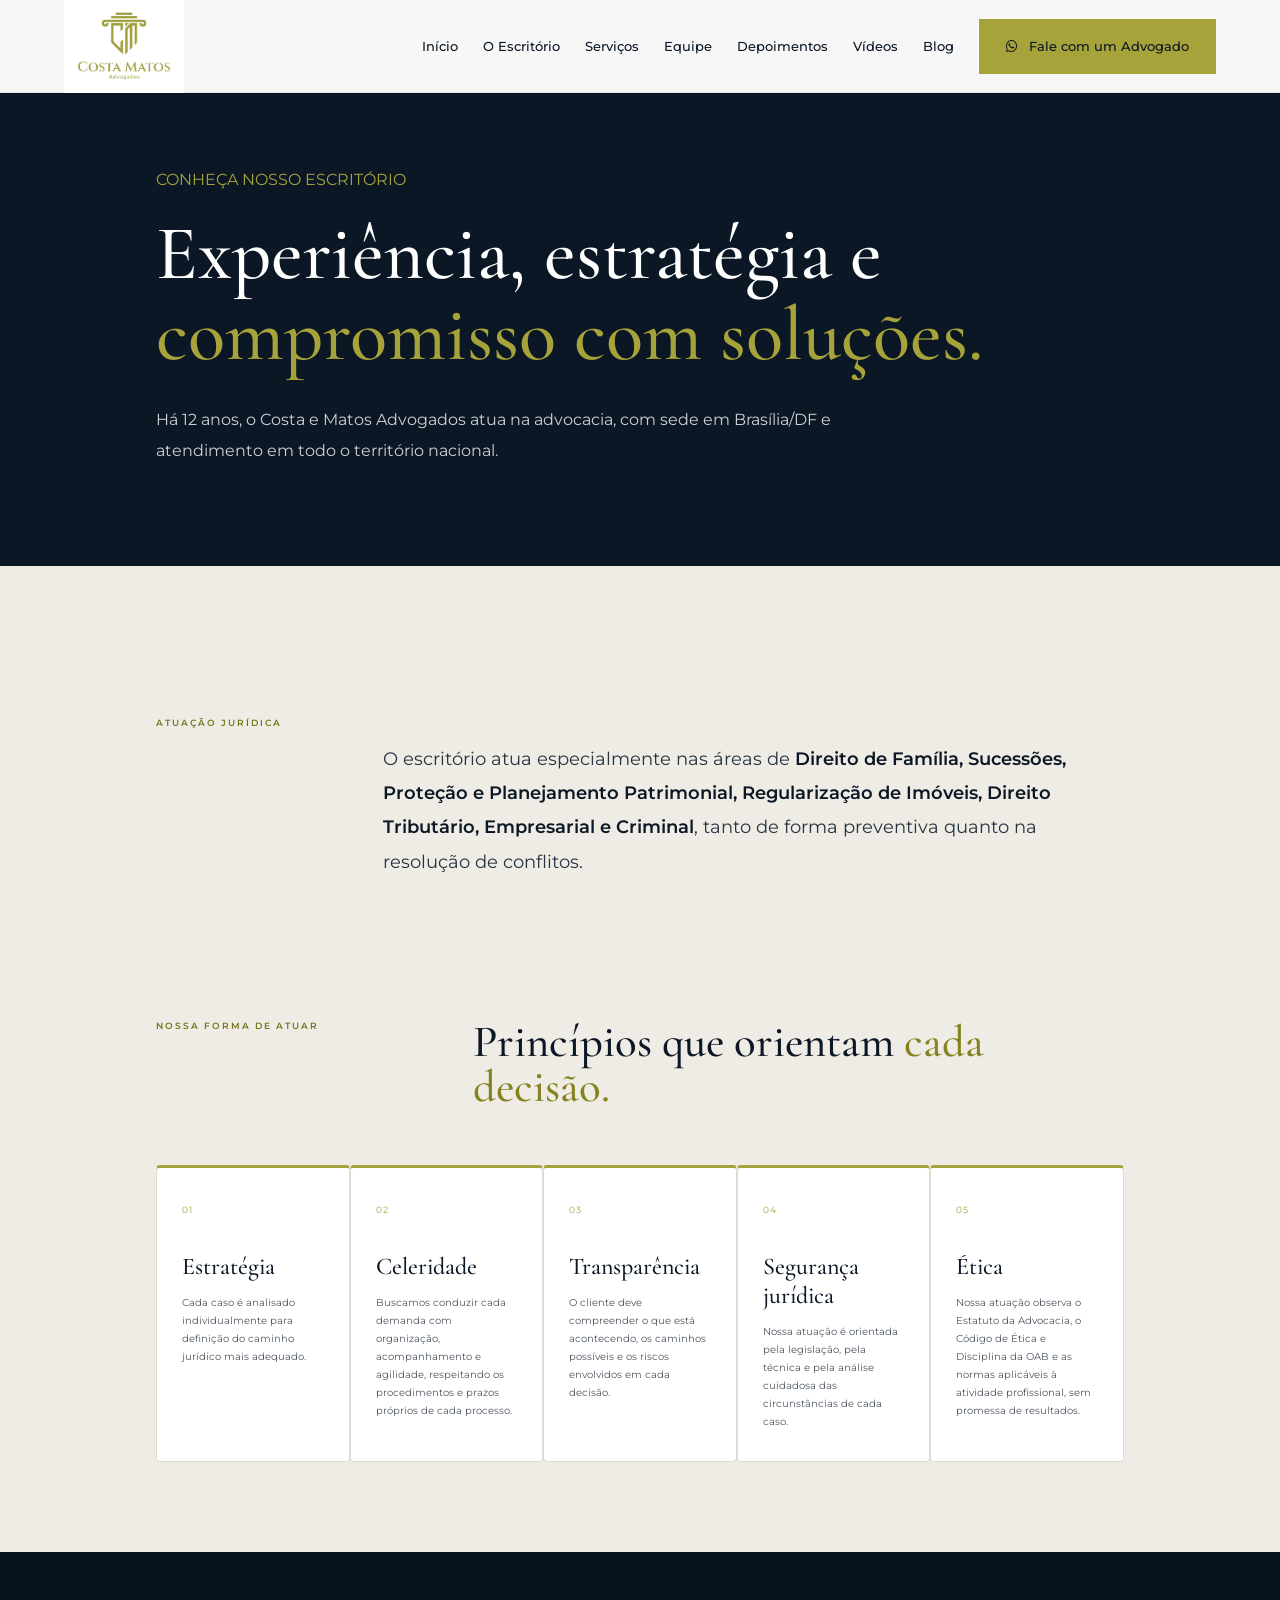
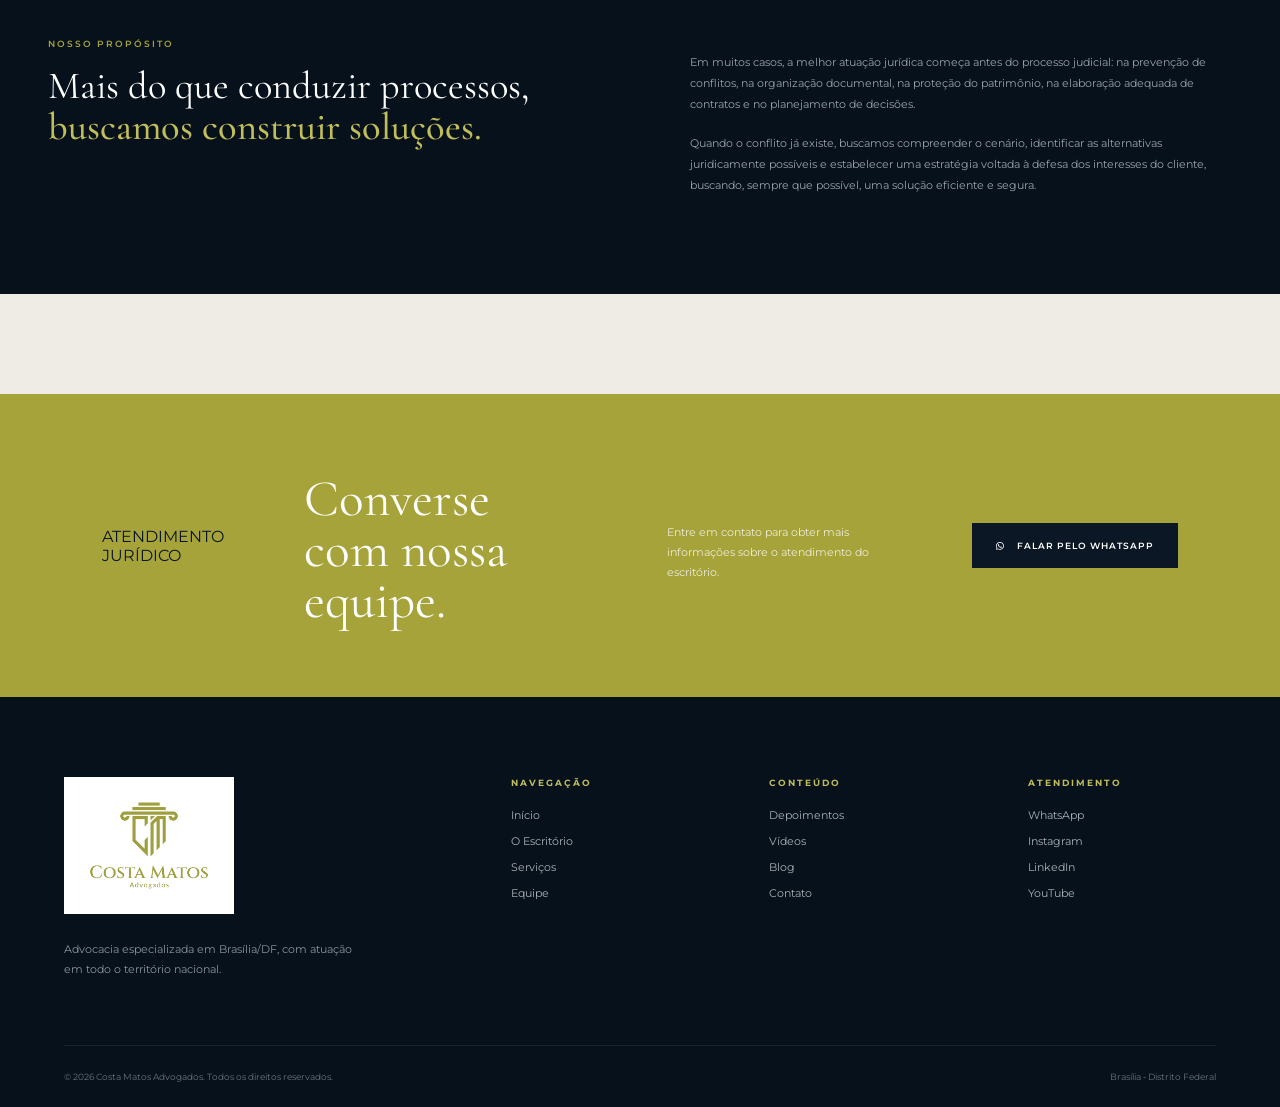
==== escritorio.html @ bcbe35e1 "Atualiza escritorio e icone do site" ====
<!DOCTYPE html>
<html lang="pt-BR">

<head>
    <meta charset="UTF-8">
    <meta name="viewport" content="width=device-width, initial-scale=1.0">

    <title>O Escritório | Costa e Matos Advogados</title>

    <meta name="description"
          content="Conheça a Costa e Matos Advogados, escritório com 12 anos de atuação jurídica, pautado pela estratégia, transparência e ética.">

    <!-- FONTES -->
    <link rel="preconnect" href="https://fonts.googleapis.com">
    <link rel="preconnect" href="https://fonts.gstatic.com" crossorigin>

    <link href="https://fonts.googleapis.com/css2?family=Cormorant+Garamond:wght@400;500;600;700&family=Montserrat:wght@300;400;500;600&display=swap"
          rel="stylesheet">

    <!-- ÍCONES -->
    <link rel="stylesheet"
          href="https://cdnjs.cloudflare.com/ajax/libs/font-awesome/6.5.2/css/all.min.css">

    <!-- CSS PRINCIPAL -->
    <link rel="stylesheet" href="src/css/style.css">

    <!-- FAVICON: ajuste o nome caso seja diferente -->
    <link rel="icon" type="image/png"
          href="assets/images/icone.png">

</head>

<body>

    <!-- HEADER -->
    <header class="header">

        <div class="container header-container">

            <a href="#inicio" class="logo">
                <img src="assets/images/logo.jpeg"
                     alt="Costa Matos Advogados">
            </a>

            <nav class="nav" id="nav">

                <a href="index.html#inicio">Início</a>
                <a href="index.html#escritorio">O Escritório</a>
                <a href="index.html#servicos">Serviços</a>
                <a href="index.html#equipe">Equipe</a>
                <a href="index.html#depoimentos">Depoimentos</a>
                <a href="index.html#videos">Vídeos</a>
                <a href="index.html#blog">Blog</a>

                <a href="https://wa.me/5561994092325?text=Olá%2C%20vim%20pelo%20site%20da%20Costa%20e%20Matos%20Advogados%20e%20gostaria%20de%20mais%20informações."
   class="btn-primary"
   target="_blank"
   rel="noopener noreferrer">

    <i class="fa-brands fa-whatsapp"></i>

    Fale com um Advogado
</a>

            </nav>

            <button class="menu-mobile"
                    id="menu-mobile"
                    aria-label="Abrir menu">

                <i class="fa-solid fa-bars"></i>

            </button>

        </div>

    </header>

     
    
<main>

    <!-- APRESENTAÇÃO DA PÁGINA -->
    <section class="office-page-hero">

        <div class="container">

            <span class="section-tag">
                CONHEÇA NOSSO ESCRITÓRIO
            </span>

            <h1>
                Experiência, estratégia e
                <span>compromisso com soluções.</span>
            </h1>

            <p>
                Há 12 anos, o Costa e Matos Advogados atua na
                advocacia, com sede em Brasília/DF e atendimento
                em todo o território nacional.
            </p>

        </div>

    </section>


    <!-- ÁREAS DE ATUAÇÃO -->
    <section class="office-page-content">

        <div class="container">

<!-- ÁREAS -->
        <div class="about-areas">

            <span class="about-small-title">
                ATUAÇÃO JURÍDICA
            </span>

            <p>
                O escritório atua especialmente nas áreas de
                <strong>Direito de Família, Sucessões, Proteção e
                Planejamento Patrimonial, Regularização de Imóveis,
                Direito Tributário, Empresarial e Criminal</strong>,
                tanto de forma preventiva quanto na resolução
                de conflitos.
            </p>

        </div>


        <!-- FORMA DE ATUAR -->
        <div class="about-method">

            <div class="about-method-header">

                <span class="about-small-title">
                    NOSSA FORMA DE ATUAR
                </span>

                <h3>
                    Princípios que orientam
                    <span>cada decisão.</span>
                </h3>

            </div>


            <div class="about-values">

                <article class="about-value">

                    <span>01</span>

                    <h4>Estratégia</h4>

                    <p>
                        Cada caso é analisado individualmente
                        para definição do caminho jurídico mais
                        adequado.
                    </p>

                </article>


                <article class="about-value">

                    <span>02</span>

                    <h4>Celeridade</h4>

                    <p>
                        Buscamos conduzir cada demanda com
                        organização, acompanhamento e agilidade,
                        respeitando os procedimentos e prazos
                        próprios de cada processo.
                    </p>

                </article>


                <article class="about-value">

                    <span>03</span>

                    <h4>Transparência</h4>

                    <p>
                        O cliente deve compreender o que está
                        acontecendo, os caminhos possíveis e os
                        riscos envolvidos em cada decisão.
                    </p>

                </article>


                <article class="about-value">

                    <span>04</span>

                    <h4>Segurança jurídica</h4>

                    <p>
                        Nossa atuação é orientada pela legislação,
                        pela técnica e pela análise cuidadosa das
                        circunstâncias de cada caso.
                    </p>

                </article>


                <article class="about-value">

                    <span>05</span>

                    <h4>Ética</h4>

                    <p>
                        Nossa atuação observa o Estatuto da
                        Advocacia, o Código de Ética e Disciplina
                        da OAB e as normas aplicáveis à atividade
                        profissional, sem promessa de resultados.
                    </p>

                </article>

            </div>

        </div>


        <!-- FECHAMENTO -->
        <div class="about-closing">

            <div class="about-closing-title">

                <span>
                    NOSSO PROPÓSITO
                </span>

                <h3>
                    Mais do que conduzir processos,
                    <strong>buscamos construir soluções.</strong>
                </h3>

            </div>


            <div class="about-closing-text">

                <p>
                    Em muitos casos, a melhor atuação jurídica
                    começa antes do processo judicial: na prevenção
                    de conflitos, na organização documental, na
                    proteção do patrimônio, na elaboração adequada
                    de contratos e no planejamento de decisões.
                </p>

                <p>
                    Quando o conflito já existe, buscamos compreender
                    o cenário, identificar as alternativas juridicamente
                    possíveis e estabelecer uma estratégia voltada à
                    defesa dos interesses do cliente, buscando, sempre
                    que possível, uma solução eficiente e segura.
                </p>

            </div>

        </div>

    </div>

</section>



    <!-- CONTATO -->
    <section class="area-cta office-contact">

        <div class="area-cta-content">

            <span class="section-tag">
                ATENDIMENTO JURÍDICO
            </span>

            <h2>
                Converse com nossa equipe.
            </h2>

            <p>
                Entre em contato para obter mais informações
                sobre o atendimento do escritório.
            </p>

            <a href="https://wa.me/5561994092325"
   class="area-cta-button"
   target="_blank"
   rel="noopener noreferrer">

    <i class="fa-brands fa-whatsapp"></i>
    Falar pelo WhatsApp

</a>

        </div>

    </section>

</main>

<footer class="footer">

    <div class="container">

        <div class="footer-main">

            <div class="footer-brand">

                <img
                    src="assets/images/logo.jpeg"
                    alt="Costa Matos Advogados">

                <p>
                    Advocacia especializada em Brasília/DF,
                    com atuação em todo o território nacional.
                </p>

            </div>


            <div class="footer-column">

                <h4>Navegação</h4>

                <a href="#inicio">Início</a>
                <a href="#escritorio">O Escritório</a>
                <a href="#servicos">Serviços</a>
                <a href="#equipe">Equipe</a>

            </div>


            <div class="footer-column">

                <h4>Conteúdo</h4>

                <a href="#depoimentos">Depoimentos</a>
                <a href="#videos">Vídeos</a>
                <a href="#blog">Blog</a>
                <a href="#contato">Contato</a>

            </div>


            <div class="footer-column">

                <h4>Atendimento</h4>

                <a href="https://wa.me/5561994092325?text=Olá%2C%20vim%20pelo%20site%20da%20Costa%20e%20Matos%20Advogados%20e%20gostaria%20de%20mais%20informações.">
                    WhatsApp
                </a>

                <a href="#">
                    Instagram
                </a>

                <a href="#">
                    LinkedIn
                </a>

                <a href="#">
                    YouTube
                </a>

            </div>

        </div>


        <div class="footer-bottom">

            <p>
                © 2026 Costa Matos Advogados.
                Todos os direitos reservados.
            </p>

            <p>
                Brasília - Distrito Federal
            </p>

        </div>

    </div>

</footer>

    <script src="js/script.js"></script>

</body>
</html>
---- src/css/style.css ----
@import url('https://fonts.googleapis.com/css2?family=Cormorant+Garamond:wght@500;600;700&family=Montserrat:wght@300;400;500;600;700&display=swap');


:root {

    --navy: #0b1724;
    --navy-light: #132536;

    --gold: #a6a33a;
    --gold-light: #c1bd58;

    --white: #ffffff;
    --off-white: #f7f6f1;

    --text: #222222;
    --gray: #6d7278;

}


* {
    margin: 0;
    padding: 0;
    box-sizing: border-box;
}


html {
    scroll-behavior: smooth;
}


body {

    font-family: 'Montserrat', sans-serif;

    color: var(--text);

    background: var(--white);

}


img {
    max-width: 100%;
}


a {
    text-decoration: none;
}


.container {

    width: min(1180px, 90%);

    margin: auto;

}


/* =========================
   HEADER
========================= */

.header {

    position: fixed;

    width: 100%;

    top: 0;
    left: 0;

    background: rgba(255,255,255,.97);

    z-index: 1000;

    border-bottom: 1px solid rgba(0,0,0,.06);

}


.header-container {

    height: 92px;

    display: flex;

    align-items: center;

    justify-content: space-between;

}


.logo img {

    width: 120px;

    display: block;

}


.nav {

    display: flex;

    align-items: center;

    gap: 25px;

}


.nav > a:not(.btn-header) {

    color: var(--navy);

    font-size: 13px;

    font-weight: 500;

    transition: .3s;

}


.nav > a:not(.btn-header):hover {

    color: var(--gold);

}


.btn-header {

    background: var(--gold);

    color: white;

    padding: 15px 20px;

    font-size: 12px;

    font-weight: 600;

    text-transform: uppercase;

    letter-spacing: .5px;

    transition: .3s;

}


.btn-header:hover {

    background: var(--navy);

}


.menu-mobile {

    display: none;

    background: none;

    border: none;

    font-size: 25px;

    color: var(--navy);

    cursor: pointer;

}


/* =========================
   HERO
========================= */

.hero {

    min-height: 100vh;

    padding-top: 92px;

    background:

        radial-gradient(
            circle at 15% 40%,
            rgba(166,163,58,.09),
            transparent 30%
        ),

        var(--off-white);

    display: flex;

    align-items: center;

    overflow: hidden;

}


.hero-container {

    display: grid;

    grid-template-columns: 1.05fr .95fr;

    gap: 80px;

    align-items: center;

    padding-top: 60px;

    padding-bottom: 60px;

}


.hero-tag {

    display: inline-block;

    color: var(--gold);

    font-size: 12px;

    letter-spacing: 3px;

    font-weight: 600;

    margin-bottom: 22px;

}


.hero h1 {

    font-family: 'Cormorant Garamond', serif;

    color: var(--navy);

    font-size: clamp(48px, 5vw, 72px);

    line-height: .98;

    font-weight: 600;

    max-width: 650px;

}


.hero h1 span {

    color: var(--gold);

}


.hero-content > p {

    max-width: 570px;

    margin-top: 28px;

    color: var(--gray);

    font-size: 17px;

    line-height: 1.8;

}


.hero-buttons {

    display: flex;

    gap: 15px;

    margin-top: 35px;

}


.btn-primary,
.btn-secondary {

    min-height: 55px;

    padding: 0 27px;

    display: inline-flex;

    align-items: center;

    justify-content: center;

    gap: 12px;

    font-size: 13px;

    font-weight: 600;

    transition: .3s;

}


.btn-primary {

    background: var(--gold);

    color: white;

}


.btn-primary:hover {

    background: var(--navy);

    transform: translateY(-2px);

}


.btn-secondary {

    border: 1px solid var(--navy);

    color: var(--navy);

}


.btn-secondary:hover {

    background: var(--navy);

    color: white;

}


/* INFO */

.hero-info {

    display: flex;

    align-items: center;

    gap: 28px;

    margin-top: 45px;

}


.hero-info div:not(.divider) {

    display: flex;

    flex-direction: column;

}


.hero-info strong {

    color: var(--navy);

    font-family: 'Cormorant Garamond', serif;

    font-size: 27px;

}


.hero-info span {

    font-size: 11px;

    color: var(--gray);

    margin-top: 2px;

}


.divider {

    height: 42px;

    width: 1px;

    background: #ccc;

}


/* =========================
   HERO IMAGE
========================= */

.hero-image {

    position: relative;

    height: 620px;

}


.hero-image > img {

    position: relative;

    width: 100%;

    height: 100%;

    object-fit: cover;

    object-position: center;

    z-index: 2;

}


.image-decoration {

    position: absolute;

    width: 90%;

    height: 90%;

    right: -25px;

    top: -25px;

    border: 1px solid var(--gold);

    z-index: 1;

}


.experience-card {

    position: absolute;

    bottom: 0px;

    z-index: 3;

    background: var(--navy);

    color: white;

    padding: 20px 25px;

    display: flex;

    align-items: center;

    gap: 15px;

    box-shadow: 0 15px 35px rgba(0,0,0,.15);

}


.experience-card i {

    color: var(--gold);

    font-size: 25px;

}


.experience-card div {

    display: flex;

    flex-direction: column;

}


.experience-card strong {

    font-family: 'Cormorant Garamond', serif;

    font-size: 18px;

}


.experience-card span {

    margin-top: 3px;

    color: #bfc5cb;

    font-size: 10px;

}


/* =========================
   WHATSAPP
========================= */

.whatsapp {

    position: fixed;

    right: 25px;

    bottom: 25px;

    width: 58px;

    height: 58px;

    border-radius: 50%;

    background: #25D366;

    color: white;

    display: flex;

    align-items: center;

    justify-content: center;

    font-size: 30px;

    z-index: 999;

    box-shadow: 0 8px 25px rgba(0,0,0,.2);

    transition: .3s;

}


.whatsapp:hover {

    transform: translateY(-4px) scale(1.05);

}


/* =========================
   RESPONSIVO
========================= */

@media (max-width: 1000px) {

    .nav {

        position: absolute;

        top: 92px;

        left: 0;

        width: 100%;

        background: white;

        flex-direction: column;

        align-items: flex-start;

        padding: 30px 5%;

        box-shadow: 0 15px 30px rgba(0,0,0,.08);

        display: none;

    }


    .nav.active {

        display: flex;

    }


    .menu-mobile {

        display: block;

    }


    .hero-container {

        grid-template-columns: 1fr;

        gap: 60px;

    }


    .hero-content {

        padding-top: 40px;

    }


    .hero-image {

        height: 650px;

        max-width: 600px;

    }

}


@media (max-width: 600px) {

    .header-container {

        height: 75px;

    }


    .logo img {

        width: 120px;

    }


    .nav {

        top: 75px;

    }


    .hero {

        padding-top: 75px;

    }


    .hero-container {

        width: 88%;

        padding-top: 45px;

    }


    .hero h1 {

        font-size: 45px;

    }


    .hero-content > p {

        font-size: 15px;

    }


    .hero-buttons {

        flex-direction: column;

    }


    .btn-primary,
    .btn-secondary {

        width: 100%;

    }


    .hero-image {

        height: 500px;

    }


    .image-decoration {

        right: -12px;

        top: -12px;

    }

}
/* ========================================
   O ESCRITÓRIO
======================================== */

.about {
    position: relative;
    padding: 130px 0 0;
    background: var(--navy);
    overflow: hidden;
}


/* =====================
   PARTE SUPERIOR
===================== */

.about-top {
    display: grid;
    grid-template-columns: .85fr 1.15fr;
    gap: 100px;
    align-items: center;
}


/* FOTO */

.about-image {
    position: relative;
    min-height: 650px;
}

.about-image::before {
    content: "";
    position: absolute;
    top: -18px;
    left: -18px;
    width: 75%;
    height: 75%;
    border: 1px solid rgba(166, 163, 58, .55);
    z-index: 0;
}

.about-image img {
    position: relative;
    z-index: 1;

    width: 100%;
    height: 650px;

    object-fit: cover;
    object-position: top center;
}


/* 12 ANOS */

.about-detail {
    position: absolute;
    z-index: 2;

    right: -35px;
    bottom: 40px;

    width: 180px;
    min-height: 150px;

    padding: 25px;

    display: flex;
    flex-direction: column;
    justify-content: center;

    background: var(--gold);
    color: white;
}

.about-detail span {
    font-family: 'Cormorant Garamond', serif;
    font-size: 60px;
    line-height: .8;
    font-weight: 600;
}

.about-detail p {
    margin-top: 13px;

    font-size: 9px;
    line-height: 1.5;

    letter-spacing: 1px;
    text-transform: uppercase;
}


/* =====================
   TEXTO
===================== */

.about-content {
    position: relative;
    z-index: 2;
}

.about-content h2 {
    max-width: 720px;

    margin-top: 15px;

    font-family: 'Cormorant Garamond', serif;
    font-size: clamp(45px, 4.2vw, 65px);

    line-height: .98;
    font-weight: 500;

    color: white;
}

.about-content h2 span {
    display: block;
    color: var(--gold-light);
}

.about-content .gold-line {
    width: 65px;
    height: 2px;

    margin: 30px 0;

    background: var(--gold);
}

.about-content p {
    max-width: 700px;

    margin-bottom: 17px;

    color: #aeb7bf;

    font-size: 12px;
    line-height: 1.9;
}

.about-content .about-lead {
    color: #dce1e5;
    font-size: 14px;
}

.about-content strong {
    color: white;
    font-weight: 500;
}


/* =====================
   ÁREAS
===================== */

.about-areas {
    margin-top: 90px;

    padding: 40px 0;

    display: grid;
    grid-template-columns: .35fr 1.65fr;

    gap: 70px;

    border-top: 1px solid rgba(255,255,255,.1);
    border-bottom: 1px solid rgba(255,255,255,.1);
}

.about-small-title {
    color: var(--gold-light);

    font-size: 9px;
    font-weight: 600;

    letter-spacing: 2px;
}

.about-areas p {
    max-width: 900px;

    color: #aeb7bf;

    font-size: 13px;
    line-height: 1.9;
}

.about-areas strong {
    color: white;
    font-weight: 500;
}


/* =====================
   NOSSA FORMA DE ATUAR
===================== */

.about-method {
    padding: 100px 0;
}

.about-method-header {
    display: grid;

    grid-template-columns: .55fr 1.45fr;

    gap: 70px;

    align-items: start;

    margin-bottom: 55px;
}

.about-method-header h3 {
    max-width: 700px;

    font-family: 'Cormorant Garamond', serif;

    font-size: clamp(38px, 3.5vw, 55px);

    line-height: 1;

    font-weight: 500;

    color: white;
}

.about-method-header h3 span {
    color: var(--gold-light);
}


/* PRINCÍPIOS */

.about-values {
    display: grid;
    grid-template-columns: repeat(5, 1fr);

    border-top: 1px solid rgba(255,255,255,.12);
}

.about-value {
    min-height: 245px;

    padding: 30px 25px;

    border-right: 1px solid rgba(255,255,255,.12);
}

.about-value:first-child {
    border-left: 1px solid rgba(255,255,255,.12);
}

.about-value > span {
    color: var(--gold);

    font-size: 9px;

    letter-spacing: 1px;
}

.about-value h4 {
    margin-top: 35px;

    font-family: 'Cormorant Garamond', serif;

    color: white;

    font-size: 24px;
    font-weight: 500;
}

.about-value p {
    margin-top: 13px;

    color: #929da6;

    font-size: 10px;
    line-height: 1.8;
}


/* =====================
   FECHAMENTO
===================== */

.about-closing {
    margin-left: calc(50% - 50vw);
    margin-right: calc(50% - 50vw);

    padding: 80px max(
        calc((100vw - 1200px) / 2),
        5%
    );

    display: grid;
    grid-template-columns: 1fr 1fr;

    gap: 100px;

    background: #07111b;
}

.about-closing-title > span {
    color: var(--gold);

    font-size: 9px;
    font-weight: 600;

    letter-spacing: 2px;
}

.about-closing-title h3 {
    max-width: 570px;

    margin-top: 15px;

    font-family: 'Cormorant Garamond', serif;

    font-size: clamp(34px, 3vw, 48px);

    line-height: 1.05;

    font-weight: 400;

    color: white;
}

.about-closing-title h3 strong {
    color: var(--gold-light);
    font-weight: 500;
}

.about-closing-text {
    padding-top: 20px;
}

.about-closing-text p {
    margin-bottom: 18px;

    color: #98a3ac;

    font-size: 11px;
    line-height: 1.9;
}


/* =====================
   RESPONSIVO
===================== */

@media (max-width: 1100px) {

    .about-top {
        gap: 60px;
    }

    .about-values {
        grid-template-columns: repeat(3, 1fr);
    }

    .about-value {
        border-bottom: 1px solid rgba(255,255,255,.12);
    }

}


@media (max-width: 850px) {

    .about {
        padding-top: 90px;
    }

    .about-top {
        grid-template-columns: 1fr;
    }

    .about-image {
        min-height: auto;
        max-width: 600px;
    }

    .about-image img {
        height: 600px;
    }

    .about-detail {
        right: 20px;
    }

    .about-areas {
        grid-template-columns: 1fr;
        gap: 15px;
    }

    .about-method-header {
        grid-template-columns: 1fr;
        gap: 20px;
    }

    .about-closing {
        grid-template-columns: 1fr;
        gap: 35px;
    }

}


@media (max-width: 650px) {

    .about {
        padding-top: 75px;
    }

    .about-image img {
        height: 500px;
    }

    .about-detail {
        width: 145px;
        min-height: 125px;

        right: 15px;
        bottom: 20px;
    }

    .about-detail span {
        font-size: 48px;
    }

    .about-content h2 {
        font-size: 43px;
    }

    .about-areas {
        margin-top: 60px;
    }

    .about-method {
        padding: 75px 0;
    }

    .about-values {
        grid-template-columns: 1fr;
    }

    .about-value {
        min-height: auto;
        padding: 28px 10px;
        border-right: 0;
        border-left: 0 !important;
    }

    .about-value h4 {
        margin-top: 15px;
    }

    .about-closing {
        padding-top: 60px;
        padding-bottom: 60px;
    }

}

/* =========================
   SERVIÇOS
========================= */

.services {
    padding: 120px 0;
    background: var(--off-white);
}


.services-header {

    display: grid;

    grid-template-columns: 1.2fr .8fr;

    gap: 100px;

    align-items: end;

    margin-bottom: 65px;
}


.dark-tag {
    color: var(--gold);
}


.services-header h2 {

    margin-top: 15px;

    max-width: 650px;

    font-family: 'Cormorant Garamond', serif;

    font-size: clamp(45px, 4vw, 65px);

    line-height: 1;

    font-weight: 500;

    color: var(--navy);
}


.services-header h2 span {
    color: var(--gold);
}


.services-header > p {

    color: var(--gray);

    font-size: 14px;

    line-height: 1.9;

    max-width: 500px;
}


/* GRID */

.services-grid {

    display: grid;

    grid-template-columns: repeat(3, 1fr);

    border-top: 1px solid #d9d7cf;

    border-left: 1px solid #d9d7cf;
}


/* CARD */

.service-card {

    position: relative;

    min-height: 390px;

    padding: 45px 40px;

    background: var(--white);

    border-right: 1px solid #d9d7cf;
    border-bottom: 1px solid #d9d7cf;

    overflow: hidden;

    transition:
        transform .35s ease,
        background .35s ease;
}

.service-number {
    position: absolute;

    top: 25px;
    right: 25px;

    color: #d5d3cb;

    font-family: 'Cormorant Garamond', serif;

    font-size: 18px;

    transition: .3s;
}

.service-card:hover .service-number {
    color: var(--gold);
}


.service-number {

    position: absolute;

    top: 25px;
    right: 30px;

    font-family: 'Cormorant Garamond', serif;

    color: #d5d3ca;

    font-size: 18px;
}


.service-icon {

    width: 55px;
    height: 55px;

    display: flex;

    align-items: center;
    justify-content: center;

    border: 1px solid var(--gold);

    color: var(--gold);

    font-size: 20px;

    margin-bottom: 35px;

    transition: .3s;
}


.service-card h3 {

    font-family: 'Cormorant Garamond', serif;

    color: var(--navy);

    font-size: 30px;

    font-weight: 600;

    margin-bottom: 18px;
}


.service-card p {

    color: var(--gray);

    font-size: 13px;

    line-height: 1.8;

    margin-bottom: 30px;
}


.service-card > a:not(.service-whatsapp) {

    position: absolute;

    left: 40px;
    bottom: 38px;

    display: inline-flex;

    align-items: center;

    gap: 12px;

    color: var(--navy);

    font-size: 11px;

    font-weight: 600;

    text-transform: uppercase;

    letter-spacing: 1px;
}


.service-card > a i {
    color: var(--gold);
}


/* HOVER */

.service-card:not(.service-contact):hover {

    background: var(--navy);

    transform: translateY(-5px);

    z-index: 2;
}


.service-card:not(.service-contact):hover h3,
.service-card:not(.service-contact):hover > a {

    color: white;
}


.service-card:not(.service-contact):hover p {

    color: #bfc5cb;
}


.service-card:not(.service-contact):hover .service-icon {

    background: var(--gold);

    color: white;
}


/* =========================
   CARD CONTATO
========================= */

.service-contact {

    background: var(--gold);

    display: flex;

    flex-direction: column;

    justify-content: center;
}


.contact-small {

    color: rgba(255,255,255,.8);

    font-size: 10px;

    letter-spacing: 2px;

    margin-bottom: 20px;
}


.service-contact h3 {

    color: white;

    font-size: 35px;

    line-height: 1.1;
}


.service-contact p {

    color: rgba(255,255,255,.8);
}


.service-whatsapp {

    display: inline-flex;

    align-items: center;

    justify-content: center;

    gap: 10px;

    width: fit-content;

    padding: 15px 20px;

    background: var(--navy);

    color: white;

    font-size: 11px;

    font-weight: 600;

    text-transform: uppercase;

    letter-spacing: .5px;

    transition: .3s;
}


.service-whatsapp i {

    color: white !important;

    font-size: 17px;
}


.service-whatsapp:hover {
    background: white;
    color: var(--navy);
}


.service-whatsapp:hover i {
    color: var(--navy) !important;
}


/* =========================
   RESPONSIVO SERVIÇOS
========================= */

@media (max-width: 1000px) {

    .services-grid {
        grid-template-columns: repeat(2, 1fr);
    }


    .services-header {
        grid-template-columns: 1fr;
        gap: 25px;
    }

}


@media (max-width: 650px) {

    .services {
        padding: 80px 0;
    }


    .services-grid {
        grid-template-columns: 1fr;
    }


    .service-card {
        min-height: 350px;
    }

}

/* =========================
   NOSSA EQUIPE
========================= */

.team {
    padding: 120px 0;
    background: var(--white);
}


.team-header {

    display: grid;

    grid-template-columns: 1.2fr .8fr;

    gap: 100px;

    align-items: end;

    margin-bottom: 65px;
}


.team-header h2 {

    max-width: 700px;

    margin-top: 15px;

    font-family: 'Cormorant Garamond', serif;

    font-size: clamp(45px, 4vw, 65px);

    line-height: 1;

    font-weight: 500;

    color: var(--navy);
}


.team-header h2 span {
    color: var(--gold);
}


.team-header > p {

    max-width: 500px;

    color: var(--gray);

    font-size: 14px;

    line-height: 1.9;
}


/* =========================
   GRID EQUIPE
========================= */

.team-grid {

    display: grid;

    grid-template-columns: repeat(2, 1fr);

    gap: 35px;
}


.team-member {
    position: relative;
}


/* FOTO */

.team-photo {

    position: relative;

    height: 650px;

    overflow: hidden;

    background: var(--off-white);
}


.team-photo::after {

    content: "";

    position: absolute;

    inset: 0;

    background:
        linear-gradient(
            to top,
            rgba(11, 23, 36, .45),
            transparent 40%
        );

    opacity: 0;

    transition: .4s;

    z-index: 1;
}


.team-photo img {

    width: 100%;
    height: 100%;

    object-fit: cover;

    object-position: center;

    transition: transform .6s ease;
}


/* PEQUENO TEXTO SOBRE FOTO */

.team-overlay {

    position: absolute;

    left: 30px;
    bottom: 25px;

    z-index: 2;

    opacity: 0;

    transform: translateY(10px);

    transition: .4s;
}


.team-overlay span {

    color: white;

    font-size: 10px;

    letter-spacing: 2px;

    text-transform: uppercase;
}


/* HOVER */

.team-member:hover .team-photo img {
    transform: scale(1.035);
}


.team-member:hover .team-photo::after {
    opacity: 1;
}


.team-member:hover .team-overlay {

    opacity: 1;

    transform: translateY(0);
}


/* =========================
   INFORMAÇÕES
========================= */

.team-info {

    display: flex;

    justify-content: space-between;

    align-items: center;

    padding: 28px 0;

    border-bottom: 1px solid #dddcd5;
}


.team-role {

    display: block;

    color: var(--gold);

    font-size: 9px;

    font-weight: 600;

    letter-spacing: 2px;

    margin-bottom: 7px;
}


.team-info h3 {

    font-family: 'Cormorant Garamond', serif;

    color: var(--navy);

    font-size: 30px;

    font-weight: 600;

    line-height: 1.1;
}


.team-info p {

    color: var(--gray);

    font-size: 11px;

    margin-top: 7px;
}


/* BOTÃO SETA */

.team-contact {

    flex-shrink: 0;

    width: 48px;
    height: 48px;

    display: flex;

    align-items: center;
    justify-content: center;

    border: 1px solid var(--gold);

    color: var(--gold);

    transition: .3s;
}


.team-contact:hover {

    background: var(--gold);

    color: white;

    transform: translateX(4px);
}


/* =========================
   RESPONSIVO EQUIPE
========================= */

@media (max-width: 900px) {

    .team-header {

        grid-template-columns: 1fr;

        gap: 25px;
    }


    .team-photo {
        height: 550px;
    }

}


@media (max-width: 650px) {

    .team {
        padding: 80px 0;
    }


    .team-grid {

        grid-template-columns: 1fr;

        gap: 55px;
    }


    .team-photo {
        height: 520px;
    }


    .team-info h3 {
        font-size: 27px;
    }

}

/* =========================
   DEPOIMENTOS
========================= */

.testimonials {

    position: relative;

    padding: 120px 0 105px;

    background:
        radial-gradient(
            circle at 85% 20%,
            rgba(166,163,58,.08),
            transparent 25%
        ),
        var(--navy);

    overflow: hidden;
}


/* ASPAS DECORATIVAS */

.testimonials::after {

    content: "“";

    position: absolute;

    right: 5%;
    top: 15px;

    font-family: Georgia, serif;

    font-size: 330px;

    line-height: 1;

    color: rgba(255,255,255,.025);

    pointer-events: none;
}


/* HEADER */

.testimonials-header {

    display: grid;

    grid-template-columns: 1.2fr .8fr;

    gap: 100px;

    align-items: end;

    margin-bottom: 65px;
}


.testimonials-header h2 {

    max-width: 650px;

    margin-top: 15px;

    font-family: 'Cormorant Garamond', serif;

    font-size: clamp(48px, 5vw, 70px);

    line-height: .95;

    font-weight: 500;

    color: white;
}


.testimonials-header h2 span {

    display: block;

    color: var(--gold-light);
}


.testimonials-header > p {

    max-width: 480px;

    color: #bec5cc;

    font-size: 14px;

    line-height: 1.9;
}


/* =========================
   CARROSSEL
========================= */

.reviews-wrapper {

    position: relative;
}


.reviews-viewport {

    overflow: hidden;
}


.reviews-track {

    display: flex;

    gap: 20px;

    transition: transform .55s cubic-bezier(.22,.61,.36,1);
}


/* CARD */

.review-card {

    flex: 0 0 calc((100% - 40px) / 3);

    min-height: 340px;

    padding: 30px;

    background: #fff;

    border-top: 3px solid var(--gold);

    display: flex;

    flex-direction: column;

    transition:
        transform .3s,
        box-shadow .3s;
}


.review-card:hover {

    transform: translateY(-5px);

    box-shadow: 0 20px 40px rgba(0,0,0,.18);
}


/* USUÁRIO */

.review-user {

    display: flex;

    align-items: center;

    position: relative;
}


.review-avatar {

    width: 48px;
    height: 48px;

    flex-shrink: 0;

    border-radius: 50%;

    display: flex;

    align-items: center;
    justify-content: center;

    background: var(--navy);

    color: white;

    font-family: 'Cormorant Garamond', serif;

    font-size: 21px;
}


.review-person {

    display: flex;

    flex-direction: column;

    margin-left: 13px;
}


.review-person strong {

    color: var(--navy);

    font-size: 13px;
}


.review-person span {

    color: var(--gray);

    font-size: 10px;

    margin-top: 4px;
}


/* G GOOGLE */

.google-g {

    margin-left: auto;

    font-size: 21px;

    font-weight: 700;

    font-family: Arial, sans-serif;

    color: #4285f4;
}


/* ESTRELAS */

.review-stars {

    margin-top: 24px;

    color: #f4b400;

    font-size: 17px;

    letter-spacing: 2px;
}


/* TEXTO */

.review-text {

    margin-top: 18px;

    color: #4f555b;

    font-size: 13px;

    line-height: 1.8;

    flex-grow: 1;
}


/* RODAPÉ CARD */

.review-bottom {

    margin-top: 25px;

    padding-top: 20px;

    border-top: 1px solid #eee;

    display: flex;

    justify-content: space-between;

    align-items: center;
}


.review-bottom span {

    color: var(--gold);

    font-size: 9px;

    font-weight: 600;

    text-transform: uppercase;

    letter-spacing: 1px;
}


.review-bottom i {

    color: #dedbc8;

    font-size: 27px;
}


/* =========================
   SETAS
========================= */

.review-arrow {

    position: absolute;

    top: 50%;

    transform: translateY(-50%);

    width: 50px;
    height: 50px;

    border-radius: 50%;

    border: 1px solid rgba(255,255,255,.4);

    background: var(--navy);

    color: white;

    cursor: pointer;

    z-index: 10;

    transition: .3s;
}


.review-arrow:hover {

    background: var(--gold);

    border-color: var(--gold);
}


.review-prev {
    left: -70px;
}


.review-next {
    right: -70px;
}


/* =========================
   DOTS
========================= */

.review-dots {

    display: flex;

    justify-content: center;

    gap: 8px;

    margin-top: 35px;
}


.review-dot {

    width: 7px;
    height: 7px;

    border: 0;

    border-radius: 50%;

    background: rgba(255,255,255,.3);

    cursor: pointer;

    transition: .3s;
}


.review-dot.active {

    width: 24px;

    border-radius: 10px;

    background: var(--gold);
}


/* =========================
   GOOGLE RATING
========================= */

.google-rating {

    max-width: 900px;

    margin: 55px auto 0;

    padding-top: 35px;

    border-top: 1px solid rgba(255,255,255,.12);

    display: flex;

    align-items: center;

    justify-content: center;

    gap: 30px;
}


.google-name {

    font-family: Arial, sans-serif;

    font-size: 30px;

    font-weight: 600;

    color: white;
}


.rating-divider {

    width: 1px;
    height: 60px;

    background: rgba(255,255,255,.25);
}


.rating-score > div {

    display: flex;

    align-items: center;

    gap: 15px;
}


.rating-score strong {

    color: white;

    font-size: 25px;
}


.rating-stars {

    color: #f4b400;

    letter-spacing: 2px;
}


.rating-score p {

    color: #9ca6ae;

    font-size: 10px;

    margin-top: 6px;
}


/* LINK GOOGLE */

.google-reviews-link {

    margin-left: auto;

    display: inline-flex;

    align-items: center;

    gap: 10px;

    padding: 15px 18px;

    border: 1px solid var(--gold);

    color: white;

    font-size: 9px;

    font-weight: 600;

    text-transform: uppercase;

    letter-spacing: 1px;

    transition: .3s;
}


.google-reviews-link:hover {

    background: var(--gold);
}


/* =========================
   RESPONSIVO
========================= */

@media (max-width: 1100px) {

    .review-prev {
        left: 10px;
    }

    .review-next {
        right: 10px;
    }

}


@media (max-width: 900px) {

    .testimonials-header {

        grid-template-columns: 1fr;

        gap: 25px;
    }


    .review-card {

        flex-basis: calc((100% - 20px) / 2);
    }


    .google-rating {

        flex-wrap: wrap;

        justify-content: flex-start;
    }


    .google-reviews-link {

        margin-left: 0;
    }

}


@media (max-width: 600px) {

    .testimonials {

        padding: 80px 0;
    }


    .review-card {

        flex-basis: 100%;

        min-height: 320px;
    }


    .review-prev {

        left: 8px;
    }


    .review-next {

        right: 8px;
    }


    .google-rating {

        align-items: flex-start;

        gap: 20px;
    }


    .rating-divider {
        display: none;
    }


    .google-reviews-link {

        width: 100%;

        justify-content: center;
    }

}

/* =========================
   VÍDEOS
========================= */

.videos {
    padding: 120px 0;
    background: var(--off-white);
}


.videos-header {

    display: grid;
    grid-template-columns: 1.2fr .8fr;

    gap: 100px;

    align-items: end;

    margin-bottom: 65px;
}


.videos-header h2 {

    max-width: 700px;

    margin-top: 15px;

    font-family: 'Cormorant Garamond', serif;

    font-size: clamp(45px, 4vw, 65px);

    line-height: 1;

    font-weight: 500;

    color: var(--navy);
}


.videos-header h2 span {
    color: var(--gold);
}


.videos-header > p {

    max-width: 480px;

    color: var(--gray);

    font-size: 14px;

    line-height: 1.9;
}


/* GRID PRINCIPAL */

.videos-grid {

    display: grid;

    grid-template-columns: 1.35fr .65fr;

    gap: 45px;
}


/* =========================
   VÍDEO PRINCIPAL
========================= */

.video-main {

    background: var(--navy);
}


.video-frame {

    position: relative;

    width: 100%;

    aspect-ratio: 16 / 9;

    background: #050b11;

    overflow: hidden;
}


.video-frame iframe {

    width: 100%;
    height: 100%;

    border: 0;
}


.video-main-info {

    padding: 35px 40px 40px;
}


.video-main-info > span {

    color: var(--gold-light);

    font-size: 9px;

    font-weight: 600;

    letter-spacing: 2px;
}


.video-main-info h3 {

    margin-top: 10px;

    color: white;

    font-family: 'Cormorant Garamond', serif;

    font-size: 31px;

    font-weight: 500;
}


.video-main-info p {

    margin-top: 10px;

    color: #aeb6bd;

    font-size: 12px;

    line-height: 1.7;
}


/* =========================
   LISTA DE VÍDEOS
========================= */

.video-list {

    display: flex;

    flex-direction: column;

    gap: 20px;
}


.video-item {

    display: grid;

    grid-template-columns: 145px 1fr;

    min-height: 145px;

    background: white;

    border: 1px solid #e3e1da;

    transition: .3s;
}


.video-item:hover {

    transform: translateX(5px);

    border-color: var(--gold);
}


/* THUMB */

.video-thumbnail {

    position: relative;

    min-height: 145px;

    overflow: hidden;
}


.video-thumbnail img {

    width: 100%;
    height: 100%;

    object-fit: cover;

    transition: transform .5s;
}


.video-item:hover .video-thumbnail img {
    transform: scale(1.05);
}


.video-play {

    position: absolute;

    inset: 0;

    margin: auto;

    width: 42px;
    height: 42px;

    display: flex;

    align-items: center;
    justify-content: center;

    border-radius: 50%;

    background: rgba(11,23,36,.9);

    color: white;

    font-size: 12px;

    transition: .3s;
}


.video-item:hover .video-play {
    background: var(--gold);
}


/* TEXTO */

.video-info {

    padding: 20px;

    display: flex;

    flex-direction: column;

    justify-content: center;
}


.video-info > span {

    color: var(--gold);

    font-size: 8px;

    font-weight: 600;

    letter-spacing: 1.5px;
}


.video-info h3 {

    margin-top: 7px;

    font-family: 'Cormorant Garamond', serif;

    font-size: 19px;

    line-height: 1.15;

    color: var(--navy);
}


.video-info a {

    display: inline-flex;

    align-items: center;

    gap: 8px;

    margin-top: 12px;

    color: var(--gray);

    font-size: 9px;

    font-weight: 600;

    text-transform: uppercase;

    letter-spacing: .5px;

    transition: .3s;
}


.video-info a i {
    color: var(--gold);
}


.video-info a:hover {
    color: var(--gold);
}


/* =========================
   RODAPÉ VÍDEOS
========================= */

.videos-bottom {

    margin-top: 45px;

    padding-top: 30px;

    border-top: 1px solid #d8d6cf;

    display: flex;

    justify-content: space-between;

    align-items: center;
}


.videos-bottom span {

    color: var(--gray);

    font-size: 12px;
}


.videos-bottom a {

    display: inline-flex;

    align-items: center;

    gap: 12px;

    color: var(--navy);

    font-size: 10px;

    font-weight: 600;

    text-transform: uppercase;

    letter-spacing: 1px;
}


.videos-bottom a i {
    color: var(--gold);
}


/* =========================
   RESPONSIVO
========================= */

@media (max-width: 1000px) {

    .videos-grid {
        grid-template-columns: 1fr;
    }


    .videos-header {

        grid-template-columns: 1fr;

        gap: 25px;
    }


    .video-list {

        display: grid;

        grid-template-columns: repeat(3, 1fr);
    }


    .video-item {

        display: block;
    }


    .video-thumbnail {
        height: 190px;
    }

}


@media (max-width: 700px) {

    .videos {
        padding: 80px 0;
    }


    .video-list {

        grid-template-columns: 1fr;
    }


    .video-item {

        display: grid;

        grid-template-columns: 125px 1fr;
    }


    .video-thumbnail {
        height: auto;
    }


    .video-main-info {
        padding: 25px;
    }


    .videos-bottom {

        align-items: flex-start;

        flex-direction: column;

        gap: 20px;
    }

}

/* =========================
   BLOG
========================= */

.blog {
    padding: 120px 0;
    background: var(--white);
}


/* HEADER */

.blog-header {

    display: grid;

    grid-template-columns: 1.2fr .8fr;

    gap: 100px;

    align-items: end;

    margin-bottom: 65px;
}


.blog-header h2 {

    max-width: 700px;

    margin-top: 15px;

    font-family: 'Cormorant Garamond', serif;

    font-size: clamp(45px, 4vw, 65px);

    line-height: 1;

    font-weight: 500;

    color: var(--navy);
}


.blog-header h2 span {
    color: var(--gold);
}


.blog-header-right p {

    max-width: 480px;

    color: var(--gray);

    font-size: 14px;

    line-height: 1.9;
}


.blog-all {

    display: inline-flex;

    align-items: center;

    gap: 12px;

    margin-top: 20px;

    color: var(--navy);

    font-size: 10px;

    font-weight: 600;

    text-transform: uppercase;

    letter-spacing: 1px;
}


.blog-all i,
.read-more i {
    color: var(--gold);
}


/* =========================
   GRID
========================= */

.blog-grid {

    display: grid;

    grid-template-columns: 1.25fr .75fr;

    gap: 45px;
}


/* =========================
   ARTIGO PRINCIPAL
========================= */

.blog-featured {

    border-bottom: 1px solid #dddcd5;
}


.blog-image {

    position: relative;

    display: block;

    height: 480px;

    overflow: hidden;
}


.blog-image img {

    width: 100%;
    height: 100%;

    object-fit: cover;

    transition: transform .6s ease;
}


.blog-featured:hover .blog-image img {
    transform: scale(1.035);
}


/* CATEGORIA */

.blog-category {

    position: absolute;

    left: 20px;
    bottom: 20px;

    padding: 9px 14px;

    background: var(--gold);

    color: white;

    font-size: 9px;

    font-weight: 600;

    letter-spacing: 1px;

    text-transform: uppercase;
}


/* CONTEÚDO PRINCIPAL */

.blog-featured-content {

    padding: 28px 0 32px;
}


.blog-date {

    display: flex;

    align-items: center;

    gap: 8px;

    color: #999;

    font-size: 9px;

    text-transform: uppercase;

    letter-spacing: .7px;
}


.blog-date i {
    color: var(--gold);
}


.blog-featured-content h3 {

    max-width: 700px;

    margin-top: 13px;

    font-family: 'Cormorant Garamond', serif;

    font-size: 34px;

    line-height: 1.1;

    font-weight: 600;
}


.blog-featured-content h3 a {
    color: var(--navy);
}


.blog-featured-content p {

    max-width: 680px;

    margin-top: 15px;

    color: var(--gray);

    font-size: 13px;

    line-height: 1.8;
}


/* LEIA MAIS */

.read-more {

    display: inline-flex;

    align-items: center;

    gap: 12px;

    margin-top: 22px;

    color: var(--navy);

    font-size: 9px;

    font-weight: 600;

    letter-spacing: 1px;

    text-transform: uppercase;

    transition: .3s;
}


.read-more:hover {
    color: var(--gold);
}


.read-more i {
    transition: transform .3s;
}


.read-more:hover i {
    transform: translateX(5px);
}


/* =========================
   ARTIGOS LATERAIS
========================= */

.blog-side {

    display: flex;

    flex-direction: column;

    gap: 35px;
}


.blog-card {

    display: grid;

    grid-template-columns: 190px 1fr;

    min-height: 210px;

    border-bottom: 1px solid #dddcd5;

    padding-bottom: 30px;
}


.blog-card-image {

    position: relative;

    overflow: hidden;
}


.blog-card-image img {

    width: 100%;
    height: 100%;

    object-fit: cover;

    transition: transform .5s;
}


.blog-card:hover img {
    transform: scale(1.05);
}


.blog-card-image .blog-category {

    left: 10px;
    bottom: 10px;

    padding: 7px 9px;

    font-size: 7px;
}


.blog-card-content {

    padding-left: 25px;

    display: flex;

    flex-direction: column;

    justify-content: center;
}


.blog-card-content h3 {

    margin-top: 12px;

    font-family: 'Cormorant Garamond', serif;

    font-size: 23px;

    line-height: 1.15;

    font-weight: 600;
}


.blog-card-content h3 a {
    color: var(--navy);
}


/* =========================
   RESPONSIVO
========================= */

@media (max-width: 1000px) {

    .blog-header {

        grid-template-columns: 1fr;

        gap: 25px;
    }


    .blog-grid {

        grid-template-columns: 1fr;
    }


    .blog-side {

        display: grid;

        grid-template-columns: repeat(2, 1fr);
    }


    .blog-card {

        display: block;
    }


    .blog-card-image {

        display: block;

        height: 300px;
    }


    .blog-card-content {

        padding: 25px 0;
    }

}


@media (max-width: 650px) {

    .blog {
        padding: 80px 0;
    }


    .blog-image {
        height: 350px;
    }


    .blog-side {
        grid-template-columns: 1fr;
    }


    .blog-card-image {
        height: 320px;
    }


    .blog-featured-content h3 {
        font-size: 29px;
    }

}

/* =========================
   CTA
========================= */

.cta {

    position: relative;

    padding: 85px 0;

    background: var(--gold);

    overflow: hidden;
}


.cta::before {

    content: "CM";

    position: absolute;

    left: -50px;
    top: -100px;

    font-family: 'Cormorant Garamond', serif;

    font-size: 300px;

    font-weight: 700;

    color: rgba(255,255,255,.05);

    pointer-events: none;
}


.cta-container {

    position: relative;

    z-index: 2;

    display: grid;

    grid-template-columns: 1fr .8fr;

    gap: 100px;

    align-items: center;
}


.cta .section-tag {
    color: rgba(255,255,255,.75);
}


.cta h2 {

    margin-top: 12px;

    font-family: 'Cormorant Garamond', serif;

    font-size: clamp(45px, 4vw, 62px);

    line-height: .95;

    font-weight: 500;

    color: white;
}


.cta h2 span {
    display: block;
}


.cta-content p {

    max-width: 550px;

    margin-top: 20px;

    color: rgba(255,255,255,.8);

    font-size: 13px;

    line-height: 1.8;
}


/* BOTÃO */

.cta-whatsapp {

    min-height: 90px;

    padding: 20px 25px;

    display: flex;

    align-items: center;

    gap: 18px;

    background: var(--navy);

    color: white;

    transition: .3s;
}


.cta-whatsapp > i:first-child {

    font-size: 30px;

    color: #25D366;
}


.cta-whatsapp > i:last-child {

    margin-left: auto;

    color: var(--gold-light);

    transition: .3s;
}


.cta-whatsapp div {

    display: flex;

    flex-direction: column;
}


.cta-whatsapp span {

    color: #9faab3;

    font-size: 8px;

    letter-spacing: 1px;
}


.cta-whatsapp strong {

    margin-top: 5px;

    font-family: 'Cormorant Garamond', serif;

    font-size: 21px;

    font-weight: 500;
}


.cta-whatsapp:hover {

    transform: translateY(-4px);

    box-shadow: 0 15px 30px rgba(0,0,0,.15);
}


.cta-whatsapp:hover > i:last-child {
    transform: translateX(5px);
}


@media (max-width: 800px) {

    .cta-container {

        grid-template-columns: 1fr;

        gap: 40px;
    }

}

/* =========================
   CONTATO
========================= */

.contact {

    padding: 120px 0;

    background: var(--off-white);
}


.contact-header {

    max-width: 750px;

    margin-bottom: 65px;
}


.contact-header h2 {

    margin-top: 15px;

    font-family: 'Cormorant Garamond', serif;

    font-size: clamp(45px, 4vw, 65px);

    line-height: 1;

    font-weight: 500;

    color: var(--navy);
}


.contact-header h2 span {
    color: var(--gold);
}


.contact-grid {

    display: grid;

    grid-template-columns: .8fr 1.2fr;

    gap: 80px;
}


/* =========================
   INFORMAÇÕES
========================= */

.contact-info {

    padding-top: 10px;
}


.contact-item {

    display: flex;

    align-items: center;

    gap: 20px;

    padding: 24px 0;

    border-bottom: 1px solid #d9d7cf;
}


.contact-icon {

    width: 48px;
    height: 48px;

    flex-shrink: 0;

    display: flex;

    align-items: center;
    justify-content: center;

    border: 1px solid var(--gold);

    color: var(--gold);

    font-size: 17px;
}


.contact-item > div:last-child {

    display: flex;

    flex-direction: column;
}


.contact-item span {

    margin-bottom: 6px;

    color: var(--gold);

    font-size: 8px;

    font-weight: 600;

    letter-spacing: 1.5px;
}


.contact-item a,
.contact-item p {

    color: var(--navy);

    font-family: 'Cormorant Garamond', serif;

    font-size: 20px;

    font-weight: 600;
}


/* REDES */

.contact-social {

    margin-top: 45px;
}


.contact-social > span {

    color: var(--gray);

    font-size: 9px;

    font-weight: 600;

    letter-spacing: 2px;
}


.social-links {

    display: flex;

    gap: 10px;

    margin-top: 18px;
}


.social-links a {

    width: 45px;
    height: 45px;

    display: flex;

    align-items: center;
    justify-content: center;

    border: 1px solid #d5d3cb;

    color: var(--navy);

    transition: .3s;
}


.social-links a:hover {

    background: var(--gold);

    border-color: var(--gold);

    color: white;

    transform: translateY(-3px);
}


/* =========================
   FORMULÁRIO
========================= */

.contact-form-box {

    padding: 50px;

    background: white;

    box-shadow: 0 15px 50px rgba(11,23,36,.07);
}


.form-small {

    color: var(--gold);

    font-size: 9px;

    font-weight: 600;

    letter-spacing: 2px;
}


.contact-form-box h3 {

    margin-top: 10px;

    color: var(--navy);

    font-family: 'Cormorant Garamond', serif;

    font-size: 36px;

    font-weight: 600;
}


.contact-form-box > p {

    margin-top: 5px;

    color: var(--gray);

    font-size: 12px;
}


.contact-form {
    margin-top: 35px;
}


.form-row {

    display: grid;

    grid-template-columns: 1fr 1fr;

    gap: 20px;
}


.form-group {

    display: flex;

    flex-direction: column;

    margin-bottom: 20px;
}


.form-group label {

    margin-bottom: 8px;

    color: var(--navy);

    font-size: 9px;

    font-weight: 600;

    text-transform: uppercase;

    letter-spacing: 1px;
}


.form-group input,
.form-group select,
.form-group textarea {

    width: 100%;

    padding: 15px;

    border: 1px solid #dcdad3;

    outline: none;

    background: #fafaf8;

    color: var(--navy);

    font-family: 'Montserrat', sans-serif;

    font-size: 12px;

    transition: .3s;
}


.form-group textarea {

    resize: vertical;

    min-height: 120px;
}


.form-group input:focus,
.form-group select:focus,
.form-group textarea:focus {

    border-color: var(--gold);

    background: white;
}


/* BOTÃO */

.form-button {

    width: 100%;

    min-height: 55px;

    border: 0;

    background: var(--navy);

    color: white;

    display: flex;

    align-items: center;
    justify-content: center;

    gap: 15px;

    font-family: 'Montserrat', sans-serif;

    font-size: 10px;

    font-weight: 600;

    letter-spacing: 1px;

    text-transform: uppercase;

    cursor: pointer;

    transition: .3s;
}


.form-button i {
    color: var(--gold);
}


.form-button:hover {

    background: var(--gold);
}


.form-button:hover i {
    color: white;
}


/* RESPONSIVO */

@media (max-width: 900px) {

    .contact-grid {

        grid-template-columns: 1fr;

        gap: 60px;
    }

}


@media (max-width: 600px) {

    .contact {
        padding: 80px 0;
    }


    .contact-form-box {
        padding: 30px 22px;
    }


    .form-row {
        grid-template-columns: 1fr;
        gap: 0;
    }

}

/* =========================
   FOOTER
========================= */

.footer {

    padding: 80px 0 25px;

    background: #07111b;
}


.footer-main {

    display: grid;

    grid-template-columns: 2fr 1fr 1fr 1fr;

    gap: 70px;

    padding-bottom: 65px;
}


.footer-brand img {

    width: 170px;

    background: white;

    padding: 8px;
}


.footer-brand p {

    max-width: 300px;

    margin-top: 22px;

    color: #89949d;

    font-size: 11px;

    line-height: 1.8;
}


.footer-column {

    display: flex;

    flex-direction: column;

    gap: 12px;
}


.footer-column h4 {

    margin-bottom: 8px;

    color: var(--gold-light);

    font-size: 9px;

    letter-spacing: 2px;

    text-transform: uppercase;
}


.footer-column a {

    color: #a9b0b6;

    font-size: 11px;

    transition: .3s;
}


.footer-column a:hover {

    color: white;

    transform: translateX(3px);
}


.footer-bottom {

    padding-top: 25px;

    border-top: 1px solid rgba(255,255,255,.08);

    display: flex;

    justify-content: space-between;

    color: #68737c;

    font-size: 9px;
}


@media (max-width: 800px) {

    .footer-main {

        grid-template-columns: 1fr 1fr;

        gap: 50px;
    }

}


@media (max-width: 500px) {

    .footer-main {

        grid-template-columns: 1fr;
    }


    .footer-bottom {

        flex-direction: column;

        gap: 10px;
    }

}

/* ========================================
   PÁGINAS - ÁREAS DE ATUAÇÃO
======================================== */


/* HERO */

.area-hero {
    padding: 155px 0 90px;

    background:
        linear-gradient(
            120deg,
            rgba(7,17,27,.98),
            rgba(11,23,36,.93)
        );

    color: white;
}


.area-breadcrumb {
    display: flex;
    align-items: center;
    gap: 12px;

    margin-bottom: 70px;

    font-size: 9px;
    letter-spacing: 1px;

    text-transform: uppercase;
}

.area-breadcrumb a {
    color: #8f9aa3;
    transition: .3s;
}

.area-breadcrumb a:hover {
    color: var(--gold-light);
}

.area-breadcrumb i {
    font-size: 7px;
    color: var(--gold);
}

.area-breadcrumb span {
    color: white;
}


.area-hero-content {
    display: grid;

    grid-template-columns: 1.25fr .75fr;

    gap: 100px;

    align-items: end;
}


.area-hero h1 {
    margin-top: 15px;

    font-family: 'Cormorant Garamond', serif;

    font-size: clamp(60px, 7vw, 100px);

    line-height: .85;

    font-weight: 500;
}

.area-hero h1 span {
    display: block;
    color: var(--gold-light);
}


.area-hero-description {
    padding-bottom: 5px;
}

.area-hero-description p {
    max-width: 440px;

    color: #aab3bb;

    font-size: 12px;
    line-height: 1.9;
}


.area-btn {
    display: inline-flex;

    align-items: center;
    gap: 20px;

    margin-top: 28px;

    padding-bottom: 8px;

    border-bottom: 1px solid var(--gold);

    color: white;

    font-size: 9px;
    font-weight: 600;

    letter-spacing: 1px;
    text-transform: uppercase;

    transition: .3s;
}

.area-btn i {
    color: var(--gold);
    transition: .3s;
}

.area-btn:hover {
    color: var(--gold-light);
}

.area-btn:hover i {
    transform: translateX(5px);
}


/* ========================================
   INTRODUÇÃO
======================================== */

.area-intro {
    padding: 110px 0;

    background: var(--off-white);
}


.area-intro-grid {
    display: grid;

    grid-template-columns: 1fr 1fr;

    gap: 120px;

    align-items: start;
}


.area-intro-title > span {
    color: var(--gold);

    font-size: 9px;
    font-weight: 600;

    letter-spacing: 2px;
}


.area-intro-title h2 {
    margin-top: 15px;

    max-width: 580px;

    font-family: 'Cormorant Garamond', serif;

    font-size: clamp(38px, 4vw, 58px);

    line-height: 1;

    color: var(--navy);

    font-weight: 500;
}


.area-intro-title h2 strong {
    color: var(--gold);
    font-weight: 500;
}


.area-intro-text {
    padding-top: 25px;
}


.area-intro-text p {
    margin-bottom: 20px;

    color: #687078;

    font-size: 12px;
    line-height: 2;
}


/* ========================================
   SERVIÇOS / ACCORDION
======================================== */

.area-services {
    padding: 110px 0;

    background: white;
}


.area-services-header {
    margin-bottom: 60px;
}


.area-services-header h2 {
    margin-top: 15px;

    font-family: 'Cormorant Garamond', serif;

    font-size: clamp(40px, 4vw, 60px);

    line-height: 1;

    color: var(--navy);

    font-weight: 500;
}


.area-services-header h2 span {
    color: var(--gold);
}


.area-accordion {
    border-top: 1px solid #dddcd5;
}


.area-item {
    border-bottom: 1px solid #dddcd5;
}


.area-item-header {
    width: 100%;

    padding: 28px 10px;

    display: grid;

    grid-template-columns: 70px 1fr 50px;

    align-items: center;

    border: none;

    background: transparent;

    cursor: pointer;

    text-align: left;
}


.area-item-number {
    color: var(--gold);

    font-size: 9px;

    letter-spacing: 1px;
}


.area-item-header h3 {
    font-family: 'Cormorant Garamond', serif;

    font-size: 25px;

    font-weight: 500;

    color: var(--navy);

    transition: .3s;
}


.area-item-icon {
    justify-self: end;

    width: 34px;
    height: 34px;

    display: flex;

    align-items: center;
    justify-content: center;

    border: 1px solid #d4d2ca;
    border-radius: 50%;

    color: var(--gold);

    font-size: 18px;

    transition: .3s;
}


.area-item-header:hover h3 {
    color: var(--gold);
}


.area-item-content {
    max-height: 0;

    overflow: hidden;

    transition:
        max-height .45s ease,
        padding .45s ease;
}


.area-item-content p {
    max-width: 750px;

    margin-left: 80px;

    color: #687078;

    font-size: 11px;

    line-height: 1.9;
}


.area-item.active .area-item-content {
    max-height: 300px;

    padding: 0 0 30px;
}


.area-item.active .area-item-icon {
    transform: rotate(45deg);

    background: var(--gold);

    border-color: var(--gold);

    color: white;
}


.area-item.active .area-item-header h3 {
    color: var(--gold);
}


/* ========================================
   CTA
======================================== */

.area-cta {
    padding: 85px 0;

    background: var(--gold);
}


.area-cta-content {
    display: flex;

    align-items: center;
    justify-content: space-between;

    gap: 80px;
}


.area-cta-content > div > span {
    color: rgba(255,255,255,.8);

    font-size: 9px;

    font-weight: 600;

    letter-spacing: 2px;
}


.area-cta h2 {
    max-width: 700px;

    margin-top: 10px;

    font-family: 'Cormorant Garamond', serif;

    font-size: clamp(35px, 4vw, 52px);

    line-height: 1;

    font-weight: 400;

    color: white;
}


.area-cta h2 strong {
    display: block;

    font-weight: 600;
}


.area-cta p {
    max-width: 650px;

    margin-top: 15px;

    color: rgba(255,255,255,.8);

    font-size: 11px;

    line-height: 1.8;
}


.area-cta-button {
    flex-shrink: 0;

    display: flex;

    align-items: center;

    gap: 12px;

    padding: 17px 24px;

    background: var(--navy);

    color: white;

    font-size: 9px;

    font-weight: 600;

    letter-spacing: 1px;

    text-transform: uppercase;

    transition: .3s;
}


.area-cta-button:hover {
    transform: translateY(-3px);

    background: white;

    color: var(--navy);
}


/* ========================================
   RESPONSIVO
======================================== */

@media (max-width: 900px) {

    .area-hero-content {
        grid-template-columns: 1fr;
        gap: 40px;
    }

    .area-intro-grid {
        grid-template-columns: 1fr;
        gap: 35px;
    }

    .area-cta-content {
        align-items: flex-start;
        flex-direction: column;
        gap: 35px;
    }

}


@media (max-width: 600px) {

    .area-hero {
        padding: 125px 0 70px;
    }

    .area-breadcrumb {
        flex-wrap: wrap;
        margin-bottom: 50px;
    }

    .area-hero h1 {
        font-size: 60px;
    }

    .area-intro,
    .area-services {
        padding: 75px 0;
    }

    .area-item-header {
        grid-template-columns: 40px 1fr 40px;

        padding: 23px 0;
    }

    .area-item-header h3 {
        padding-right: 10px;
        font-size: 21px;
    }

    .area-item-content p {
        margin-left: 40px;
        padding-right: 20px;
    }

}

/* ==================================================
   PERFIL DO ADVOGADO
================================================== */

/* HERO */
.lawyer-hero {
    background: var(--off-white);
    padding: 150px 8% 90px;
}

.lawyer-hero-content {
    max-width: 1200px;
    margin: 0 auto;
    display: grid;
    grid-template-columns: 1.05fr .95fr;
    gap: 80px;
    align-items: center;
}

.lawyer-hero-text {
    max-width: 650px;
}

.lawyer-label {
    display: inline-block;
    margin: 35px 0 15px;
    font-family: 'Montserrat', sans-serif;
    font-size: 12px;
    font-weight: 600;
    letter-spacing: 3px;
    color: var(--gold);
}

.lawyer-hero h1 {
    margin: 0 0 15px;
    font-family: 'Cormorant Garamond', serif;
    font-size: clamp(50px, 6vw, 78px);
    line-height: .95;
    font-weight: 500;
    color: var(--navy);
}

.lawyer-specialties {
    margin: 25px 0 8px;
    font-size: 15px;
    font-weight: 500;
    color: var(--gold);
}

.lawyer-oab {
    margin-bottom: 30px;
    font-size: 13px;
    font-weight: 600;
    letter-spacing: 1px;
    color: var(--navy);
}

.lawyer-introduction {
    max-width: 600px;
    font-size: 16px;
    line-height: 1.9;
    color: #555;
}


/* FOTO */
.lawyer-hero-photo {
    position: relative;
    height: 620px;
    overflow: hidden;
}

.lawyer-hero-photo img {
    width: 100%;
    height: 100%;
    object-fit: cover;
    object-position: center top;
    display: block;
}

.lawyer-photo-detail {
    position: absolute;
    right: 0;
    bottom: 0;
    min-width: 210px;
    padding: 22px 28px;
    background: var(--navy);
    color: white;
}

.lawyer-photo-detail span,
.lawyer-photo-detail strong {
    display: block;
}

.lawyer-photo-detail span {
    margin-bottom: 3px;
    font-size: 11px;
    letter-spacing: 2px;
    text-transform: uppercase;
    color: var(--gold-light);
}

.lawyer-photo-detail strong {
    font-family: 'Cormorant Garamond', serif;
    font-size: 23px;
    font-weight: 500;
}


/* TRAJETÓRIA */
.lawyer-about {
    padding: 110px 8%;
    background: white;
}

.lawyer-about-grid {
    max-width: 1200px;
    margin: 0 auto;
    display: grid;
    grid-template-columns: .9fr 1.1fr;
    gap: 100px;
}

.lawyer-about-title h2 {
    max-width: 470px;
    margin-top: 15px;
    font-family: 'Cormorant Garamond', serif;
    font-size: 48px;
    line-height: 1.05;
    font-weight: 500;
    color: var(--navy);
}

.lawyer-about-text {
    padding-top: 20px;
    border-top: 1px solid #ddd;
}

.lawyer-about-text p {
    margin: 0 0 22px;
    font-size: 16px;
    line-height: 1.9;
    color: #555;
}


/* ÁREAS DE ATUAÇÃO */
.lawyer-practice {
    padding: 110px 8%;
    background: var(--navy);
}

.lawyer-practice-header {
    max-width: 1200px;
    margin: 0 auto 55px;
}

.lawyer-practice-header h2 {
    margin-top: 10px;
    font-family: 'Cormorant Garamond', serif;
    font-size: 52px;
    font-weight: 500;
    color: white;
}

.lawyer-practice-grid {
    max-width: 1200px;
    margin: 0 auto;
    display: grid;
    grid-template-columns: repeat(3, 1fr);
    gap: 20px;
}

.lawyer-practice-card {
    position: relative;
    padding: 45px 35px;
    border: 1px solid rgba(255, 255, 255, .15);
    transition: transform .3s ease,
                border-color .3s ease,
                background .3s ease;
}

.lawyer-practice-card:hover {
    transform: translateY(-5px);
    border-color: var(--gold);
    background: rgba(255, 255, 255, .03);
}

.lawyer-practice-number {
    position: absolute;
    top: 30px;
    right: 30px;
    font-family: 'Cormorant Garamond', serif;
    font-size: 18px;
    color: rgba(255, 255, 255, .3);
}

.lawyer-practice-card > i {
    margin-bottom: 35px;
    font-size: 30px;
    color: var(--gold);
}

.lawyer-practice-card h3 {
    margin: 0 0 25px;
    font-family: 'Cormorant Garamond', serif;
    font-size: 30px;
    font-weight: 500;
    color: white;
}

.lawyer-practice-card p {
    margin: 0 0 18px;
    font-size: 14px;
    line-height: 1.8;
    color: rgba(255, 255, 255, .72);
}

.lawyer-practice-card a {
    display: inline-flex;
    align-items: center;
    gap: 10px;
    margin-top: 18px;
    color: var(--gold-light);
    font-size: 12px;
    font-weight: 600;
    letter-spacing: 1px;
    text-decoration: none;
    text-transform: uppercase;
}

.lawyer-practice-card a i {
    transition: transform .3s ease;
}

.lawyer-practice-card a:hover i {
    transform: translateX(5px);
}


/* ATUAÇÃO INTEGRADA */
.lawyer-integrated {
    padding: 110px 8%;
    background: var(--off-white);
}

.lawyer-integrated-content {
    max-width: 1200px;
    margin: 0 auto;
    display: grid;
    grid-template-columns: .9fr 1.1fr;
    gap: 100px;
}

.lawyer-integrated h2 {
    max-width: 450px;
    margin-top: 15px;
    font-family: 'Cormorant Garamond', serif;
    font-size: 48px;
    line-height: 1.05;
    font-weight: 500;
    color: var(--navy);
}

.lawyer-integrated-text {
    padding-top: 20px;
    border-top: 1px solid #d5d3cb;
}

.lawyer-integrated-text p {
    margin: 0 0 22px;
    font-size: 16px;
    line-height: 1.9;
    color: #555;
}


/* FRASE */
.lawyer-quote {
    padding: 120px 8%;
    background: white;
    text-align: center;
}

.lawyer-quote-content {
    max-width: 900px;
    margin: 0 auto;
}

.lawyer-quote-content > i {
    margin-bottom: 30px;
    font-size: 35px;
    color: var(--gold);
}

.lawyer-quote blockquote {
    margin: 0 auto 35px;
    font-family: 'Cormorant Garamond', serif;
    font-size: clamp(32px, 4vw, 48px);
    line-height: 1.25;
    font-weight: 500;
    color: var(--navy);
}

.lawyer-quote-author strong,
.lawyer-quote-author span {
    display: block;
}

.lawyer-quote-author strong {
    margin-bottom: 7px;
    font-size: 13px;
    letter-spacing: 1px;
    text-transform: uppercase;
    color: var(--navy);
}

.lawyer-quote-author span {
    font-size: 12px;
    color: #777;
}


/* ==================================================
   RESPONSIVO - PERFIL
================================================== */

@media (max-width: 900px) {

    .lawyer-hero {
        padding: 130px 6% 70px;
    }

    .lawyer-hero-content {
        grid-template-columns: 1fr;
        gap: 50px;
    }

    .lawyer-hero-photo {
        height: 600px;
    }

    .lawyer-about-grid,
    .lawyer-integrated-content {
        grid-template-columns: 1fr;
        gap: 40px;
    }

    .lawyer-practice-grid {
        grid-template-columns: 1fr;
    }

    .lawyer-about,
    .lawyer-practice,
    .lawyer-integrated,
    .lawyer-quote {
        padding: 80px 6%;
    }

}


@media (max-width: 600px) {

    .lawyer-hero {
        padding: 110px 20px 55px;
    }

    .lawyer-hero h1 {
        font-size: 48px;
    }

    .lawyer-hero-photo {
        height: 480px;
    }

    .lawyer-photo-detail {
        min-width: auto;
        padding: 18px 20px;
    }

    .lawyer-about,
    .lawyer-practice,
    .lawyer-integrated,
    .lawyer-quote {
        padding: 65px 20px;
    }

    .lawyer-about-title h2,
    .lawyer-integrated h2,
    .lawyer-practice-header h2 {
        font-size: 38px;
    }

    .lawyer-practice-card {
        padding: 38px 25px;
    }

    .lawyer-quote blockquote {
        font-size: 31px;
    }

}

/* =========================================
   DEPOIMENTOS - CORES
========================================= */

.testimonials .section-tag {
    color: var(--gold);
    opacity: 1;
}

.testimonials-header h2 {
    color: white;
}

.testimonials-header h2 span {
    color: var(--gold);
}

.testimonials-header > p {
    color: rgba(255, 255, 255, 0.75);
}

.about-content .section-tag {
    color: var(--gold);
    opacity: 1;
}

.about-content-header h2 {
    color: white;
}

.about-content-header h2 span {
    color: var(--gold);
}

.about-content-header > p {
    color: rgba(255, 255, 255, 0.75);
}

/* BOTÃO SAIBA MAIS - ESCRITÓRIO */

.about-more-btn {
    display: inline-flex;
    align-items: center;
    justify-content: center;
    gap: 20px;

    margin-top: 35px;
    padding: 17px 28px;

    background: var(--gold);
    color: var(--navy);

    font-family: 'Montserrat', sans-serif;
    font-size: 12px;
    font-weight: 600;
    letter-spacing: 1px;
    text-transform: uppercase;
    text-decoration: none;

    transition: background .3s ease,
                color .3s ease,
                transform .3s ease;
}

.about-more-btn:hover {
    background: var(--gold-light);
    color: var(--navy);
    transform: translateY(-3px);
}

.about-more-btn i {
    transition: transform .3s ease;
}

.about-more-btn:hover i {
    transform: translateX(5px);
}

@media (max-width: 600px) {
    .about-more-btn {
        width: 100%;
        padding: 18px 16px;
        gap: 12px;
        font-size: 11px;
    }
}

/* =========================================
   PÁGINA INSTITUCIONAL - O ESCRITÓRIO
========================================= */

.office-page-hero {
    background: var(--navy);
    padding: 170px 8% 100px;
}

.office-page-hero .container {
    max-width: 1200px;
    margin: 0 auto;
}

.office-page-hero .section-tag {
    color: var(--gold);
    opacity: 1;
}

.office-page-hero h1 {
    max-width: 900px;
    margin: 25px 0 30px;

    font-family: 'Cormorant Garamond', serif;
    font-size: clamp(46px, 6vw, 78px);
    font-weight: 500;
    line-height: 1.05;
    color: white;
}

.office-page-hero h1 span {
    color: var(--gold);
}

.office-page-hero p {
    max-width: 720px;
    font-size: 16px;
    line-height: 1.9;
    color: rgba(255, 255, 255, .8);
}


/* CONTEÚDO INSTITUCIONAL */

.office-page-content {
    background: var(--off-white);
    padding: 100px 8%;
}

.office-page-content > .container {
    max-width: 1200px;
    margin: 0 auto;
}

/* Evita margens externas duplicadas */
.office-page-content .about-areas,
.office-page-content .about-method {
    margin-top: 0;
}

/* Espaçamento entre os blocos */
.office-page-content .about-areas {
    margin-bottom: 90px;
}

.office-page-content .about-method {
    margin-bottom: 90px;
}


/* RESPONSIVIDADE */

@media (max-width: 900px) {

    .office-page-hero {
        padding: 140px 6% 80px;
    }

    .office-page-content {
        padding: 80px 6%;
    }

}

@media (max-width: 600px) {

    .office-page-hero {
        padding: 125px 20px 65px;
    }

    .office-page-hero h1 {
        font-size: 45px;
    }

    .office-page-content {
        padding: 65px 20px;
    }

    .office-page-content .about-areas,
    .office-page-content .about-method {
        margin-bottom: 65px;
    }

}

/* =========================================
   AJUSTES - PÁGINA O ESCRITÓRIO
========================================= */

.office-page-content .about-areas {
    padding: 50px 0 70px;
    margin-bottom: 0;
}

.office-page-content .about-areas p {
    max-width: 900px;
    margin-top: 25px;
    color: var(--navy);
    font-size: 18px;
    line-height: 1.9;
}

.office-page-content .about-small-title {
    color: var(--gold);
    opacity: 1;
}

.office-page-content .about-method {
    padding: 70px 0 90px;
    margin-bottom: 0;
}

.office-page-content .about-method-header h3 {
    color: var(--navy);
}

.office-page-content .about-method-header h3 span {
    color: var(--gold);
}

.office-page-content .about-value h4 {
    color: var(--navy);
}

.office-page-content .about-value p {
    color: #555;
    opacity: 1;
}

.office-page-content .about-value > span {
    color: var(--gold);
}

@media (max-width: 600px) {
    .office-page-content .about-areas {
        padding: 30px 0 45px;
    }

    .office-page-content .about-method {
        padding: 45px 0 60px;
    }

    .office-page-content .about-areas p {
        font-size: 16px;
    }
}

/* CONTATO - PÁGINA DO ESCRITÓRIO */

.office-contact {
    padding: 70px 8%;
}

.office-contact .area-cta-content {
    max-width: 1200px;
    margin: 0 auto;
}

.office-contact .section-tag {
    color: var(--navy);
    opacity: 1;
}

@media (max-width: 600px) {
    .office-contact {
        padding: 60px 20px;
    }
}

/* FUNDO DA PÁGINA O ESCRITÓRIO */

.office-page-content {
    background: #eeece5;
}

/* CARDS DOS VALORES */

.office-page-content .about-value {
    background: #ffffff;
    border: 1px solid #dedbd0;
    border-top: 3px solid var(--gold);
    border-radius: 4px;
    padding: 30px 25px;

    transition: transform 0.3s ease,
                box-shadow 0.3s ease;
}

.office-page-content .about-value:hover {
    transform: translateY(-5px);
    box-shadow: 0 12px 30px rgba(11, 23, 36, 0.08);
}

/* TÍTULOS E TEXTOS */

.office-page-content .about-value h4 {
    color: var(--navy);
}

.office-page-content .about-value p {
    color: #4d5660;
}

/* =========================================
   ESCRITÓRIO - CORREÇÃO DE CONTRASTE
========================================= */

/* Texto da atuação jurídica */
.office-page-content .about-areas p {
    color: #263440;
    opacity: 1;
}

/* Trechos em negrito */
.office-page-content .about-areas p strong {
    color: #0b1724;
    font-weight: 600;
    opacity: 1;
}

/* Títulos pequenos */
.office-page-content .about-small-title {
    color: #77751c;
    opacity: 1;
}

/* Título dos princípios */
.office-page-content .about-method-header h3 {
    color: #0b1724;
}

.office-page-content .about-method-header h3 span {
    color: #85821f;
}

/* Textos dos cards */
.office-page-content .about-value h4 {
    color: #0b1724;
}

.office-page-content .about-value p {
    color: #4d5660;
    opacity: 1;
}
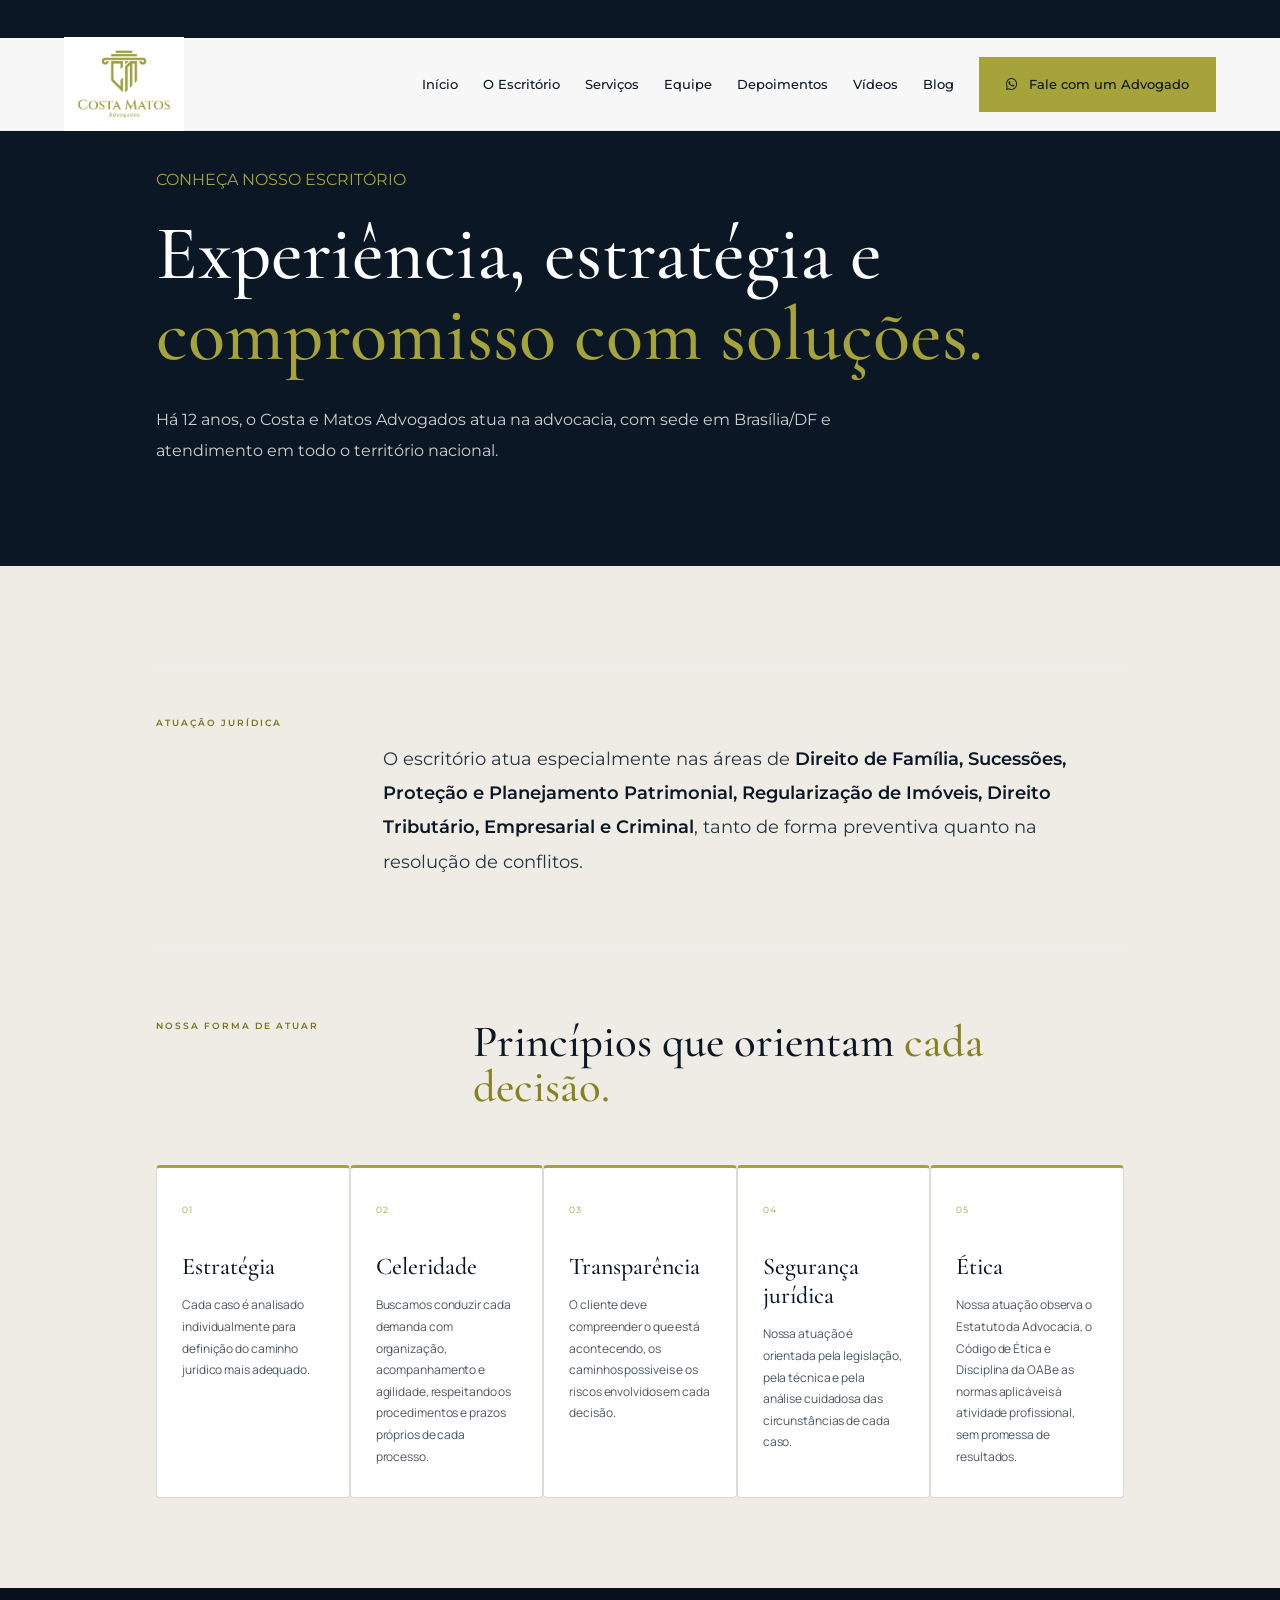
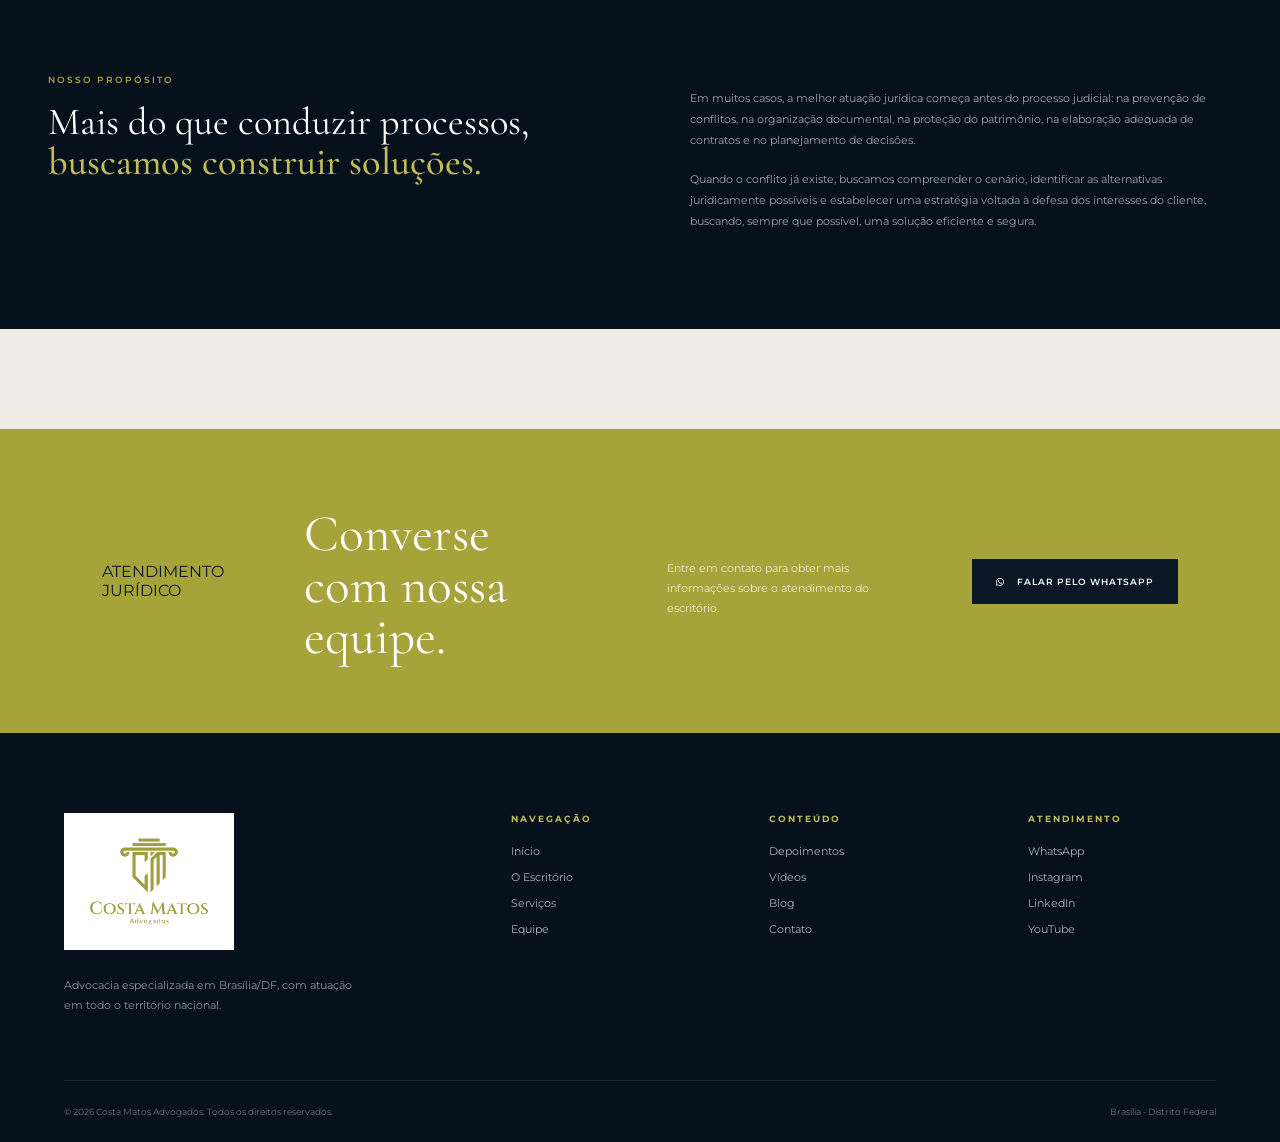
==== commit 85c54f75: "Atualiza estilo do site" ====
--- a/escritorio.html
+++ b/escritorio.html
@@ -37,7 +37,7 @@
 
         <div class="container header-container">
 
-            <a href="#inicio" class="logo">
+            <a href="index.html#inicio" class="logo">
                 <img src="assets/images/logo.jpeg"
                      alt="Costa Matos Advogados">
             </a>
@@ -318,7 +318,7 @@
 
                 <img
                     src="assets/images/logo.jpeg"
-                    alt="Costa Matos Advogados">
+                    alt="Costa Matos Advogados" loading="lazy" decoding="async">
 
                 <p>
                     Advocacia especializada em Brasília/DF,
@@ -332,10 +332,10 @@
 
                 <h4>Navegação</h4>
 
-                <a href="#inicio">Início</a>
-                <a href="#escritorio">O Escritório</a>
-                <a href="#servicos">Serviços</a>
-                <a href="#equipe">Equipe</a>
+                <a href="index.html#inicio">Início</a>
+                <a href="index.html#escritorio">O Escritório</a>
+                <a href="index.html#servicos">Serviços</a>
+                <a href="index.html#equipe">Equipe</a>
 
             </div>
 
@@ -344,10 +344,10 @@
 
                 <h4>Conteúdo</h4>
 
-                <a href="#depoimentos">Depoimentos</a>
-                <a href="#videos">Vídeos</a>
-                <a href="#blog">Blog</a>
-                <a href="#contato">Contato</a>
+                <a href="index.html#depoimentos">Depoimentos</a>
+                <a href="index.html#videos">Vídeos</a>
+                <a href="index.html#blog">Blog</a>
+                <a href="index.html#contato">Contato</a>
 
             </div>
 
@@ -394,7 +394,7 @@
 
 </footer>
 
-    <script src="js/script.js"></script>
+    <script src="src/js/script.js"></script>
 
 </body>
 </html>
--- a/src/css/style.css
+++ b/src/css/style.css
@@ -1,5422 +1,5097 @@
+@import url('https://fonts.googleapis.com/css2?family=Manrope:wght@400;500;600;700&display=swap');
+
 @import url('https://fonts.googleapis.com/css2?family=Cormorant+Garamond:wght@500;600;700&family=Montserrat:wght@300;400;500;600;700&display=swap');
 
-
 :root {
 
-    --navy: #0b1724;
-    --navy-light: #132536;
-
-    --gold: #a6a33a;
-    --gold-light: #c1bd58;
-
-    --white: #ffffff;
-    --off-white: #f7f6f1;
-
-    --text: #222222;
-    --gray: #6d7278;
-
-}
-
+--navy: #0b1724;
+--navy-light: #132536;
+
+--gold: #a6a33a;
+--gold-light: #c1bd58;
+
+--white: #ffffff;
+--off-white: #f7f6f1;
+
+--text: #222222;
+--gray: #6d7278;
+
+}
 
 * {
-    margin: 0;
-    padding: 0;
-    box-sizing: border-box;
-}
-
+margin: 0;
+padding: 0;
+box-sizing: border-box;
+}
 
 html {
-    scroll-behavior: smooth;
-}
-
+scroll-behavior: smooth;
+}
 
 body {
 
-    font-family: 'Montserrat', sans-serif;
-
-    color: var(--text);
-
-    background: var(--white);
-
-}
-
+font-family: 'Montserrat', sans-serif;
+
+color: var(--text);
+
+background: var(--white);
+
+}
 
 img {
-    max-width: 100%;
-}
-
+max-width: 100%;
+}
 
 a {
-    text-decoration: none;
-}
-
+text-decoration: none;
+}
 
 .container {
 
-    width: min(1180px, 90%);
-
-    margin: auto;
-
-}
-
-
-/* =========================
-   HEADER
-========================= */
+width: min(1180px, 90%);
+
+margin: auto;
+
+}
 
 .header {
 
-    position: fixed;
-
-    width: 100%;
-
-    top: 0;
-    left: 0;
-
-    background: rgba(255,255,255,.97);
-
-    z-index: 1000;
-
-    border-bottom: 1px solid rgba(0,0,0,.06);
-
-}
-
+position: fixed;
+
+width: 100%;
+
+top: 0;
+left: 0;
+
+background: rgba(255,255,255,.97);
+
+z-index: 1000;
+
+border-bottom: 1px solid rgba(0,0,0,.06);
+
+}
 
 .header-container {
 
-    height: 92px;
-
-    display: flex;
-
-    align-items: center;
-
-    justify-content: space-between;
-
-}
-
+height: 92px;
+
+display: flex;
+
+align-items: center;
+
+justify-content: space-between;
+
+}
 
 .logo img {
 
-    width: 120px;
-
-    display: block;
-
-}
-
+width: 120px;
+
+display: block;
+
+}
 
 .nav {
 
-    display: flex;
-
-    align-items: center;
-
-    gap: 25px;
-
-}
-
+display: flex;
+
+align-items: center;
+
+gap: 25px;
+
+}
 
 .nav > a:not(.btn-header) {
 
-    color: var(--navy);
-
-    font-size: 13px;
-
-    font-weight: 500;
-
-    transition: .3s;
-
-}
-
+color: var(--navy);
+
+font-size: 13px;
+
+font-weight: 500;
+
+transition: .3s;
+
+}
 
 .nav > a:not(.btn-header):hover {
 
-    color: var(--gold);
-
-}
-
+color: var(--gold);
+
+}
 
 .btn-header {
 
-    background: var(--gold);
-
-    color: white;
-
-    padding: 15px 20px;
-
-    font-size: 12px;
-
-    font-weight: 600;
-
-    text-transform: uppercase;
-
-    letter-spacing: .5px;
-
-    transition: .3s;
-
-}
-
+background: var(--gold);
+
+color: white;
+
+padding: 15px 20px;
+
+font-size: 12px;
+
+font-weight: 600;
+
+text-transform: uppercase;
+
+letter-spacing: .5px;
+
+transition: .3s;
+
+}
 
 .btn-header:hover {
 
-    background: var(--navy);
-
-}
-
+background: var(--navy);
+
+}
 
 .menu-mobile {
 
-    display: none;
-
-    background: none;
-
-    border: none;
-
-    font-size: 25px;
-
-    color: var(--navy);
-
-    cursor: pointer;
-
-}
-
-
-/* =========================
-   HERO
-========================= */
+display: none;
+
+background: none;
+
+border: none;
+
+font-size: 25px;
+
+color: var(--navy);
+
+cursor: pointer;
+
+}
 
 .hero {
 
-    min-height: 100vh;
-
-    padding-top: 92px;
-
-    background:
-
-        radial-gradient(
-            circle at 15% 40%,
-            rgba(166,163,58,.09),
-            transparent 30%
-        ),
-
-        var(--off-white);
-
-    display: flex;
-
-    align-items: center;
-
-    overflow: hidden;
-
-}
-
+min-height: 100vh;
+
+padding-top: 92px;
+
+background:
+
+radial-gradient(
+circle at 15% 40%,
+rgba(166,163,58,.09),
+transparent 30%
+),
+
+var(--off-white);
+
+display: flex;
+
+align-items: center;
+
+overflow: hidden;
+
+}
 
 .hero-container {
 
-    display: grid;
-
-    grid-template-columns: 1.05fr .95fr;
-
-    gap: 80px;
-
-    align-items: center;
-
-    padding-top: 60px;
-
-    padding-bottom: 60px;
-
-}
-
+display: grid;
+
+grid-template-columns: 1.05fr .95fr;
+
+gap: 80px;
+
+align-items: center;
+
+padding-top: 60px;
+
+padding-bottom: 60px;
+
+}
 
 .hero-tag {
 
-    display: inline-block;
-
-    color: var(--gold);
-
-    font-size: 12px;
-
-    letter-spacing: 3px;
-
-    font-weight: 600;
-
-    margin-bottom: 22px;
-
-}
-
+display: inline-block;
+
+color: var(--gold);
+
+font-size: 12px;
+
+letter-spacing: 3px;
+
+font-weight: 600;
+
+margin-bottom: 22px;
+
+}
 
 .hero h1 {
 
-    font-family: 'Cormorant Garamond', serif;
-
-    color: var(--navy);
-
-    font-size: clamp(48px, 5vw, 72px);
-
-    line-height: .98;
-
-    font-weight: 600;
-
-    max-width: 650px;
-
-}
-
+font-family: 'Cormorant Garamond', serif;
+
+color: var(--navy);
+
+font-size: clamp(48px, 5vw, 72px);
+
+line-height: .98;
+
+font-weight: 600;
+
+max-width: 650px;
+
+}
 
 .hero h1 span {
 
-    color: var(--gold);
-
-}
-
+color: var(--gold);
+
+}
 
 .hero-content > p {
 
-    max-width: 570px;
-
-    margin-top: 28px;
-
-    color: var(--gray);
-
-    font-size: 17px;
-
-    line-height: 1.8;
-
-}
-
+max-width: 570px;
+
+margin-top: 28px;
+
+color: var(--gray);
+
+font-size: 17px;
+
+line-height: 1.8;
+
+}
 
 .hero-buttons {
 
-    display: flex;
-
-    gap: 15px;
-
-    margin-top: 35px;
-
-}
-
+display: flex;
+
+gap: 15px;
+
+margin-top: 35px;
+
+}
 
 .btn-primary,
 .btn-secondary {
 
-    min-height: 55px;
-
-    padding: 0 27px;
-
-    display: inline-flex;
-
-    align-items: center;
-
-    justify-content: center;
-
-    gap: 12px;
-
-    font-size: 13px;
-
-    font-weight: 600;
-
-    transition: .3s;
-
-}
-
+min-height: 55px;
+
+padding: 0 27px;
+
+display: inline-flex;
+
+align-items: center;
+
+justify-content: center;
+
+gap: 12px;
+
+font-size: 13px;
+
+font-weight: 600;
+
+transition: .3s;
+
+}
 
 .btn-primary {
 
-    background: var(--gold);
-
-    color: white;
-
-}
-
+background: var(--gold);
+
+color: white;
+
+}
 
 .btn-primary:hover {
 
-    background: var(--navy);
-
-    transform: translateY(-2px);
-
-}
-
+background: var(--navy);
+
+transform: translateY(-2px);
+
+}
 
 .btn-secondary {
 
-    border: 1px solid var(--navy);
-
-    color: var(--navy);
-
-}
-
+border: 1px solid var(--navy);
+
+color: var(--navy);
+
+}
 
 .btn-secondary:hover {
 
-    background: var(--navy);
-
-    color: white;
-
-}
-
-
-/* INFO */
+background: var(--navy);
+
+color: white;
+
+}
 
 .hero-info {
 
-    display: flex;
-
-    align-items: center;
-
-    gap: 28px;
-
-    margin-top: 45px;
-
-}
-
+display: flex;
+
+align-items: center;
+
+gap: 28px;
+
+margin-top: 45px;
+
+}
 
 .hero-info div:not(.divider) {
 
-    display: flex;
-
-    flex-direction: column;
-
-}
-
+display: flex;
+
+flex-direction: column;
+
+}
 
 .hero-info strong {
 
-    color: var(--navy);
-
-    font-family: 'Cormorant Garamond', serif;
-
-    font-size: 27px;
-
-}
-
+color: var(--navy);
+
+font-family: 'Cormorant Garamond', serif;
+
+font-size: 27px;
+
+}
 
 .hero-info span {
 
-    font-size: 11px;
-
-    color: var(--gray);
-
-    margin-top: 2px;
-
-}
-
+font-size: 11px;
+
+color: var(--gray);
+
+margin-top: 2px;
+
+}
 
 .divider {
 
-    height: 42px;
-
-    width: 1px;
-
-    background: #ccc;
-
-}
-
-
-/* =========================
-   HERO IMAGE
-========================= */
+height: 42px;
+
+width: 1px;
+
+background: #ccc;
+
+}
 
 .hero-image {
 
-    position: relative;
-
-    height: 620px;
-
-}
-
+position: relative;
+
+height: 620px;
+
+}
 
 .hero-image > img {
 
-    position: relative;
-
-    width: 100%;
-
-    height: 100%;
-
-    object-fit: cover;
-
-    object-position: center;
-
-    z-index: 2;
-
-}
-
+position: relative;
+
+width: 100%;
+
+height: 100%;
+
+object-fit: cover;
+
+object-position: center;
+
+z-index: 2;
+
+}
 
 .image-decoration {
 
-    position: absolute;
-
-    width: 90%;
-
-    height: 90%;
-
-    right: -25px;
-
-    top: -25px;
-
-    border: 1px solid var(--gold);
-
-    z-index: 1;
-
-}
-
+position: absolute;
+
+width: 90%;
+
+height: 90%;
+
+right: -25px;
+
+top: -25px;
+
+border: 1px solid var(--gold);
+
+z-index: 1;
+
+}
 
 .experience-card {
 
-    position: absolute;
-
-    bottom: 0px;
-
-    z-index: 3;
-
-    background: var(--navy);
-
-    color: white;
-
-    padding: 20px 25px;
-
-    display: flex;
-
-    align-items: center;
-
-    gap: 15px;
-
-    box-shadow: 0 15px 35px rgba(0,0,0,.15);
-
-}
-
+position: absolute;
+
+bottom: 0px;
+
+z-index: 3;
+
+background: var(--navy);
+
+color: white;
+
+padding: 20px 25px;
+
+display: flex;
+
+align-items: center;
+
+gap: 15px;
+
+box-shadow: 0 15px 35px rgba(0,0,0,.15);
+
+}
 
 .experience-card i {
 
-    color: var(--gold);
-
-    font-size: 25px;
-
-}
-
+color: var(--gold);
+
+font-size: 25px;
+
+}
 
 .experience-card div {
 
-    display: flex;
-
-    flex-direction: column;
-
-}
-
+display: flex;
+
+flex-direction: column;
+
+}
 
 .experience-card strong {
 
-    font-family: 'Cormorant Garamond', serif;
-
-    font-size: 18px;
-
-}
-
+font-family: 'Cormorant Garamond', serif;
+
+font-size: 18px;
+
+}
 
 .experience-card span {
 
-    margin-top: 3px;
-
-    color: #bfc5cb;
-
-    font-size: 10px;
-
-}
-
-
-/* =========================
-   WHATSAPP
-========================= */
+margin-top: 3px;
+
+color: #bfc5cb;
+
+font-size: 10px;
+
+}
 
 .whatsapp {
 
-    position: fixed;
-
-    right: 25px;
-
-    bottom: 25px;
-
-    width: 58px;
-
-    height: 58px;
-
-    border-radius: 50%;
-
-    background: #25D366;
-
-    color: white;
-
-    display: flex;
-
-    align-items: center;
-
-    justify-content: center;
-
-    font-size: 30px;
-
-    z-index: 999;
-
-    box-shadow: 0 8px 25px rgba(0,0,0,.2);
-
-    transition: .3s;
-
-}
-
+position: fixed;
+
+right: 25px;
+
+bottom: 25px;
+
+width: 58px;
+
+height: 58px;
+
+border-radius: 50%;
+
+background: #25D366;
+
+color: white;
+
+display: flex;
+
+align-items: center;
+
+justify-content: center;
+
+font-size: 30px;
+
+z-index: 999;
+
+box-shadow: 0 8px 25px rgba(0,0,0,.2);
+
+transition: .3s;
+
+}
 
 .whatsapp:hover {
 
-    transform: translateY(-4px) scale(1.05);
-
-}
-
-
-/* =========================
-   RESPONSIVO
-========================= */
+transform: translateY(-4px) scale(1.05);
+
+}
 
 @media (max-width: 1000px) {
 
-    .nav {
-
-        position: absolute;
-
-        top: 92px;
-
-        left: 0;
-
-        width: 100%;
-
-        background: white;
-
-        flex-direction: column;
-
-        align-items: flex-start;
-
-        padding: 30px 5%;
-
-        box-shadow: 0 15px 30px rgba(0,0,0,.08);
-
-        display: none;
-
-    }
-
-
-    .nav.active {
-
-        display: flex;
-
-    }
-
-
-    .menu-mobile {
-
-        display: block;
-
-    }
-
-
-    .hero-container {
-
-        grid-template-columns: 1fr;
-
-        gap: 60px;
-
-    }
-
-
-    .hero-content {
-
-        padding-top: 40px;
-
-    }
-
-
-    .hero-image {
-
-        height: 650px;
-
-        max-width: 600px;
-
-    }
-
-}
-
+.nav {
+
+position: absolute;
+
+top: 92px;
+
+left: 0;
+
+width: 100%;
+
+background: white;
+
+flex-direction: column;
+
+align-items: flex-start;
+
+padding: 30px 5%;
+
+box-shadow: 0 15px 30px rgba(0,0,0,.08);
+
+display: none;
+
+}
+
+.nav.active {
+
+display: flex;
+
+}
+
+.menu-mobile {
+
+display: block;
+
+}
+
+.hero-container {
+
+grid-template-columns: 1fr;
+
+gap: 60px;
+
+}
+
+.hero-content {
+
+padding-top: 40px;
+
+}
+
+.hero-image {
+
+height: 650px;
+
+max-width: 600px;
+
+}
+
+}
 
 @media (max-width: 600px) {
 
-    .header-container {
-
-        height: 75px;
-
-    }
-
-
-    .logo img {
-
-        width: 120px;
-
-    }
-
-
-    .nav {
-
-        top: 75px;
-
-    }
-
-
-    .hero {
-
-        padding-top: 75px;
-
-    }
-
-
-    .hero-container {
-
-        width: 88%;
-
-        padding-top: 45px;
-
-    }
-
-
-    .hero h1 {
-
-        font-size: 45px;
-
-    }
-
-
-    .hero-content > p {
-
-        font-size: 15px;
-
-    }
-
-
-    .hero-buttons {
-
-        flex-direction: column;
-
-    }
-
-
-    .btn-primary,
-    .btn-secondary {
-
-        width: 100%;
-
-    }
-
-
-    .hero-image {
-
-        height: 500px;
-
-    }
-
-
-    .image-decoration {
-
-        right: -12px;
-
-        top: -12px;
-
-    }
-
-}
-/* ========================================
-   O ESCRITÓRIO
-======================================== */
+.header-container {
+
+height: 75px;
+
+}
+
+.logo img {
+
+width: 120px;
+
+}
+
+.nav {
+
+top: 75px;
+
+}
+
+.hero {
+
+padding-top: 75px;
+
+}
+
+.hero-container {
+
+width: 88%;
+
+padding-top: 45px;
+
+}
+
+.hero h1 {
+
+font-size: 45px;
+
+}
+
+.hero-content > p {
+
+font-size: 15px;
+
+}
+
+.hero-buttons {
+
+flex-direction: column;
+
+}
+
+.btn-primary,
+.btn-secondary {
+
+width: 100%;
+
+}
+
+.hero-image {
+
+height: 500px;
+
+}
+
+.image-decoration {
+
+right: -12px;
+
+top: -12px;
+
+}
+
+}
 
 .about {
-    position: relative;
-    padding: 130px 0 0;
-    background: var(--navy);
-    overflow: hidden;
-}
-
-
-/* =====================
-   PARTE SUPERIOR
-===================== */
+position: relative;
+padding: 130px 0 0;
+background: var(--navy);
+overflow: hidden;
+}
 
 .about-top {
-    display: grid;
-    grid-template-columns: .85fr 1.15fr;
-    gap: 100px;
-    align-items: center;
-}
-
-
-/* FOTO */
+display: grid;
+grid-template-columns: .85fr 1.15fr;
+gap: 100px;
+align-items: center;
+}
 
 .about-image {
-    position: relative;
-    min-height: 650px;
+position: relative;
+min-height: 650px;
 }
 
 .about-image::before {
-    content: "";
-    position: absolute;
-    top: -18px;
-    left: -18px;
-    width: 75%;
-    height: 75%;
-    border: 1px solid rgba(166, 163, 58, .55);
-    z-index: 0;
+content: "";
+position: absolute;
+top: -18px;
+left: -18px;
+width: 75%;
+height: 75%;
+border: 1px solid rgba(166, 163, 58, .55);
+z-index: 0;
 }
 
 .about-image img {
-    position: relative;
-    z-index: 1;
-
-    width: 100%;
-    height: 650px;
-
-    object-fit: cover;
-    object-position: top center;
-}
-
-
-/* 12 ANOS */
+position: relative;
+z-index: 1;
+
+width: 100%;
+height: 650px;
+
+object-fit: cover;
+object-position: top center;
+}
 
 .about-detail {
-    position: absolute;
-    z-index: 2;
-
-    right: -35px;
-    bottom: 40px;
-
-    width: 180px;
-    min-height: 150px;
-
-    padding: 25px;
-
-    display: flex;
-    flex-direction: column;
-    justify-content: center;
-
-    background: var(--gold);
-    color: white;
+position: absolute;
+z-index: 2;
+
+right: -35px;
+bottom: 40px;
+
+width: 180px;
+min-height: 150px;
+
+padding: 25px;
+
+display: flex;
+flex-direction: column;
+justify-content: center;
+
+background: var(--gold);
+color: white;
 }
 
 .about-detail span {
-    font-family: 'Cormorant Garamond', serif;
-    font-size: 60px;
-    line-height: .8;
-    font-weight: 600;
+font-family: 'Cormorant Garamond', serif;
+font-size: 60px;
+line-height: .8;
+font-weight: 600;
 }
 
 .about-detail p {
-    margin-top: 13px;
-
-    font-size: 9px;
-    line-height: 1.5;
-
-    letter-spacing: 1px;
-    text-transform: uppercase;
-}
-
-
-/* =====================
-   TEXTO
-===================== */
+margin-top: 13px;
+
+font-size: 9px;
+line-height: 1.5;
+
+letter-spacing: 1px;
+text-transform: uppercase;
+}
 
 .about-content {
-    position: relative;
-    z-index: 2;
+position: relative;
+z-index: 2;
 }
 
 .about-content h2 {
-    max-width: 720px;
-
-    margin-top: 15px;
-
-    font-family: 'Cormorant Garamond', serif;
-    font-size: clamp(45px, 4.2vw, 65px);
-
-    line-height: .98;
-    font-weight: 500;
-
-    color: white;
+max-width: 720px;
+
+margin-top: 15px;
+
+font-family: 'Cormorant Garamond', serif;
+font-size: clamp(45px, 4.2vw, 65px);
+
+line-height: .98;
+font-weight: 500;
+
+color: white;
 }
 
 .about-content h2 span {
-    display: block;
-    color: var(--gold-light);
+display: block;
+color: var(--gold-light);
 }
 
 .about-content .gold-line {
-    width: 65px;
-    height: 2px;
-
-    margin: 30px 0;
-
-    background: var(--gold);
+width: 65px;
+height: 2px;
+
+margin: 30px 0;
+
+background: var(--gold);
 }
 
 .about-content p {
-    max-width: 700px;
-
-    margin-bottom: 17px;
-
-    color: #aeb7bf;
-
-    font-size: 12px;
-    line-height: 1.9;
+max-width: 700px;
+
+margin-bottom: 17px;
+
+color: #aeb7bf;
+
+font-size: 12px;
+line-height: 1.9;
 }
 
 .about-content .about-lead {
-    color: #dce1e5;
-    font-size: 14px;
+color: #dce1e5;
+font-size: 14px;
 }
 
 .about-content strong {
-    color: white;
-    font-weight: 500;
-}
-
-
-/* =====================
-   ÁREAS
-===================== */
+color: white;
+font-weight: 500;
+}
 
 .about-areas {
-    margin-top: 90px;
-
-    padding: 40px 0;
-
-    display: grid;
-    grid-template-columns: .35fr 1.65fr;
-
-    gap: 70px;
-
-    border-top: 1px solid rgba(255,255,255,.1);
-    border-bottom: 1px solid rgba(255,255,255,.1);
+margin-top: 90px;
+
+padding: 40px 0;
+
+display: grid;
+grid-template-columns: .35fr 1.65fr;
+
+gap: 70px;
+
+border-top: 1px solid rgba(255,255,255,.1);
+border-bottom: 1px solid rgba(255,255,255,.1);
 }
 
 .about-small-title {
-    color: var(--gold-light);
-
-    font-size: 9px;
-    font-weight: 600;
-
-    letter-spacing: 2px;
+color: var(--gold-light);
+
+font-size: 9px;
+font-weight: 600;
+
+letter-spacing: 2px;
 }
 
 .about-areas p {
-    max-width: 900px;
-
-    color: #aeb7bf;
-
-    font-size: 13px;
-    line-height: 1.9;
+max-width: 900px;
+
+color: #aeb7bf;
+
+font-size: 13px;
+line-height: 1.9;
 }
 
 .about-areas strong {
-    color: white;
-    font-weight: 500;
-}
-
-
-/* =====================
-   NOSSA FORMA DE ATUAR
-===================== */
+color: white;
+font-weight: 500;
+}
 
 .about-method {
-    padding: 100px 0;
+padding: 100px 0;
 }
 
 .about-method-header {
-    display: grid;
-
-    grid-template-columns: .55fr 1.45fr;
-
-    gap: 70px;
-
-    align-items: start;
-
-    margin-bottom: 55px;
+display: grid;
+
+grid-template-columns: .55fr 1.45fr;
+
+gap: 70px;
+
+align-items: start;
+
+margin-bottom: 55px;
 }
 
 .about-method-header h3 {
-    max-width: 700px;
-
-    font-family: 'Cormorant Garamond', serif;
-
-    font-size: clamp(38px, 3.5vw, 55px);
-
-    line-height: 1;
-
-    font-weight: 500;
-
-    color: white;
+max-width: 700px;
+
+font-family: 'Cormorant Garamond', serif;
+
+font-size: clamp(38px, 3.5vw, 55px);
+
+line-height: 1;
+
+font-weight: 500;
+
+color: white;
 }
 
 .about-method-header h3 span {
-    color: var(--gold-light);
-}
-
-
-/* PRINCÍPIOS */
+color: var(--gold-light);
+}
 
 .about-values {
-    display: grid;
-    grid-template-columns: repeat(5, 1fr);
-
-    border-top: 1px solid rgba(255,255,255,.12);
+display: grid;
+grid-template-columns: repeat(5, 1fr);
+
+border-top: 1px solid rgba(255,255,255,.12);
 }
 
 .about-value {
-    min-height: 245px;
-
-    padding: 30px 25px;
-
-    border-right: 1px solid rgba(255,255,255,.12);
+min-height: 245px;
+
+padding: 30px 25px;
+
+border-right: 1px solid rgba(255,255,255,.12);
 }
 
 .about-value:first-child {
-    border-left: 1px solid rgba(255,255,255,.12);
+border-left: 1px solid rgba(255,255,255,.12);
 }
 
 .about-value > span {
-    color: var(--gold);
-
-    font-size: 9px;
-
-    letter-spacing: 1px;
+color: var(--gold);
+
+font-size: 9px;
+
+letter-spacing: 1px;
 }
 
 .about-value h4 {
-    margin-top: 35px;
-
-    font-family: 'Cormorant Garamond', serif;
-
-    color: white;
-
-    font-size: 24px;
-    font-weight: 500;
+margin-top: 35px;
+
+font-family: 'Cormorant Garamond', serif;
+
+color: white;
+
+font-size: 24px;
+font-weight: 500;
 }
 
 .about-value p {
-    margin-top: 13px;
-
-    color: #929da6;
-
-    font-size: 10px;
-    line-height: 1.8;
-}
-
-
-/* =====================
-   FECHAMENTO
-===================== */
+margin-top: 13px;
+
+color: #929da6;
+
+font-size: 10px;
+line-height: 1.8;
+}
 
 .about-closing {
-    margin-left: calc(50% - 50vw);
-    margin-right: calc(50% - 50vw);
-
-    padding: 80px max(
-        calc((100vw - 1200px) / 2),
-        5%
-    );
-
-    display: grid;
-    grid-template-columns: 1fr 1fr;
-
-    gap: 100px;
-
-    background: #07111b;
+margin-left: calc(50% - 50vw);
+margin-right: calc(50% - 50vw);
+
+padding: 80px max(
+calc((100vw - 1200px) / 2),
+5%
+);
+
+display: grid;
+grid-template-columns: 1fr 1fr;
+
+gap: 100px;
+
+background: #07111b;
 }
 
 .about-closing-title > span {
-    color: var(--gold);
-
-    font-size: 9px;
-    font-weight: 600;
-
-    letter-spacing: 2px;
+color: var(--gold);
+
+font-size: 9px;
+font-weight: 600;
+
+letter-spacing: 2px;
 }
 
 .about-closing-title h3 {
-    max-width: 570px;
-
-    margin-top: 15px;
-
-    font-family: 'Cormorant Garamond', serif;
-
-    font-size: clamp(34px, 3vw, 48px);
-
-    line-height: 1.05;
-
-    font-weight: 400;
-
-    color: white;
+max-width: 570px;
+
+margin-top: 15px;
+
+font-family: 'Cormorant Garamond', serif;
+
+font-size: clamp(34px, 3vw, 48px);
+
+line-height: 1.05;
+
+font-weight: 400;
+
+color: white;
 }
 
 .about-closing-title h3 strong {
-    color: var(--gold-light);
-    font-weight: 500;
+color: var(--gold-light);
+font-weight: 500;
 }
 
 .about-closing-text {
-    padding-top: 20px;
+padding-top: 20px;
 }
 
 .about-closing-text p {
-    margin-bottom: 18px;
-
-    color: #98a3ac;
-
-    font-size: 11px;
-    line-height: 1.9;
-}
-
-
-/* =====================
-   RESPONSIVO
-===================== */
+margin-bottom: 18px;
+
+color: #98a3ac;
+
+font-size: 11px;
+line-height: 1.9;
+}
 
 @media (max-width: 1100px) {
 
-    .about-top {
-        gap: 60px;
-    }
-
-    .about-values {
-        grid-template-columns: repeat(3, 1fr);
-    }
-
-    .about-value {
-        border-bottom: 1px solid rgba(255,255,255,.12);
-    }
-
-}
-
+.about-top {
+gap: 60px;
+}
+
+.about-values {
+grid-template-columns: repeat(3, 1fr);
+}
+
+.about-value {
+border-bottom: 1px solid rgba(255,255,255,.12);
+}
+
+}
 
 @media (max-width: 850px) {
 
-    .about {
-        padding-top: 90px;
-    }
-
-    .about-top {
-        grid-template-columns: 1fr;
-    }
-
-    .about-image {
-        min-height: auto;
-        max-width: 600px;
-    }
-
-    .about-image img {
-        height: 600px;
-    }
-
-    .about-detail {
-        right: 20px;
-    }
-
-    .about-areas {
-        grid-template-columns: 1fr;
-        gap: 15px;
-    }
-
-    .about-method-header {
-        grid-template-columns: 1fr;
-        gap: 20px;
-    }
-
-    .about-closing {
-        grid-template-columns: 1fr;
-        gap: 35px;
-    }
-
-}
-
+.about {
+padding-top: 90px;
+}
+
+.about-top {
+grid-template-columns: 1fr;
+}
+
+.about-image {
+min-height: auto;
+max-width: 600px;
+}
+
+.about-image img {
+height: 600px;
+}
+
+.about-detail {
+right: 20px;
+}
+
+.about-areas {
+grid-template-columns: 1fr;
+gap: 15px;
+}
+
+.about-method-header {
+grid-template-columns: 1fr;
+gap: 20px;
+}
+
+.about-closing {
+grid-template-columns: 1fr;
+gap: 35px;
+}
+
+}
 
 @media (max-width: 650px) {
 
-    .about {
-        padding-top: 75px;
-    }
-
-    .about-image img {
-        height: 500px;
-    }
-
-    .about-detail {
-        width: 145px;
-        min-height: 125px;
-
-        right: 15px;
-        bottom: 20px;
-    }
-
-    .about-detail span {
-        font-size: 48px;
-    }
-
-    .about-content h2 {
-        font-size: 43px;
-    }
-
-    .about-areas {
-        margin-top: 60px;
-    }
-
-    .about-method {
-        padding: 75px 0;
-    }
-
-    .about-values {
-        grid-template-columns: 1fr;
-    }
-
-    .about-value {
-        min-height: auto;
-        padding: 28px 10px;
-        border-right: 0;
-        border-left: 0 !important;
-    }
-
-    .about-value h4 {
-        margin-top: 15px;
-    }
-
-    .about-closing {
-        padding-top: 60px;
-        padding-bottom: 60px;
-    }
-
-}
-
-/* =========================
-   SERVIÇOS
-========================= */
+.about {
+padding-top: 75px;
+}
+
+.about-image img {
+height: 500px;
+}
+
+.about-detail {
+width: 145px;
+min-height: 125px;
+
+right: 15px;
+bottom: 20px;
+}
+
+.about-detail span {
+font-size: 48px;
+}
+
+.about-content h2 {
+font-size: 43px;
+}
+
+.about-areas {
+margin-top: 60px;
+}
+
+.about-method {
+padding: 75px 0;
+}
+
+.about-values {
+grid-template-columns: 1fr;
+}
+
+.about-value {
+min-height: auto;
+padding: 28px 10px;
+border-right: 0;
+border-left: 0 !important;
+}
+
+.about-value h4 {
+margin-top: 15px;
+}
+
+.about-closing {
+padding-top: 60px;
+padding-bottom: 60px;
+}
+
+}
 
 .services {
-    padding: 120px 0;
-    background: var(--off-white);
-}
-
+padding: 120px 0;
+background: var(--off-white);
+}
 
 .services-header {
 
-    display: grid;
-
-    grid-template-columns: 1.2fr .8fr;
-
-    gap: 100px;
-
-    align-items: end;
-
-    margin-bottom: 65px;
-}
-
+display: grid;
+
+grid-template-columns: 1.2fr .8fr;
+
+gap: 100px;
+
+align-items: end;
+
+margin-bottom: 65px;
+}
 
 .dark-tag {
-    color: var(--gold);
-}
-
+color: var(--gold);
+}
 
 .services-header h2 {
 
-    margin-top: 15px;
-
-    max-width: 650px;
-
-    font-family: 'Cormorant Garamond', serif;
-
-    font-size: clamp(45px, 4vw, 65px);
-
-    line-height: 1;
-
-    font-weight: 500;
-
-    color: var(--navy);
-}
-
+margin-top: 15px;
+
+max-width: 650px;
+
+font-family: 'Cormorant Garamond', serif;
+
+font-size: clamp(45px, 4vw, 65px);
+
+line-height: 1;
+
+font-weight: 500;
+
+color: var(--navy);
+}
 
 .services-header h2 span {
-    color: var(--gold);
-}
-
+color: var(--gold);
+}
 
 .services-header > p {
 
-    color: var(--gray);
-
-    font-size: 14px;
-
-    line-height: 1.9;
-
-    max-width: 500px;
-}
-
-
-/* GRID */
+color: var(--gray);
+
+font-size: 14px;
+
+line-height: 1.9;
+
+max-width: 500px;
+}
 
 .services-grid {
 
-    display: grid;
-
-    grid-template-columns: repeat(3, 1fr);
-
-    border-top: 1px solid #d9d7cf;
-
-    border-left: 1px solid #d9d7cf;
-}
-
-
-/* CARD */
+display: grid;
+
+grid-template-columns: repeat(3, 1fr);
+
+border-top: 1px solid #d9d7cf;
+
+border-left: 1px solid #d9d7cf;
+}
 
 .service-card {
 
-    position: relative;
-
-    min-height: 390px;
-
-    padding: 45px 40px;
-
-    background: var(--white);
-
-    border-right: 1px solid #d9d7cf;
-    border-bottom: 1px solid #d9d7cf;
-
-    overflow: hidden;
-
-    transition:
-        transform .35s ease,
-        background .35s ease;
+position: relative;
+
+min-height: 390px;
+
+padding: 45px 40px;
+
+background: var(--white);
+
+border-right: 1px solid #d9d7cf;
+border-bottom: 1px solid #d9d7cf;
+
+overflow: hidden;
+
+transition:
+transform .35s ease,
+background .35s ease;
 }
 
 .service-number {
-    position: absolute;
-
-    top: 25px;
-    right: 25px;
-
-    color: #d5d3cb;
-
-    font-family: 'Cormorant Garamond', serif;
-
-    font-size: 18px;
-
-    transition: .3s;
+position: absolute;
+
+top: 25px;
+right: 25px;
+
+color: #d5d3cb;
+
+font-family: 'Cormorant Garamond', serif;
+
+font-size: 18px;
+
+transition: .3s;
 }
 
 .service-card:hover .service-number {
-    color: var(--gold);
-}
-
+color: var(--gold);
+}
 
 .service-number {
 
-    position: absolute;
-
-    top: 25px;
-    right: 30px;
-
-    font-family: 'Cormorant Garamond', serif;
-
-    color: #d5d3ca;
-
-    font-size: 18px;
-}
-
+position: absolute;
+
+top: 25px;
+right: 30px;
+
+font-family: 'Cormorant Garamond', serif;
+
+color: #d5d3ca;
+
+font-size: 18px;
+}
 
 .service-icon {
 
-    width: 55px;
-    height: 55px;
-
-    display: flex;
-
-    align-items: center;
-    justify-content: center;
-
-    border: 1px solid var(--gold);
-
-    color: var(--gold);
-
-    font-size: 20px;
-
-    margin-bottom: 35px;
-
-    transition: .3s;
-}
-
+width: 55px;
+height: 55px;
+
+display: flex;
+
+align-items: center;
+justify-content: center;
+
+border: 1px solid var(--gold);
+
+color: var(--gold);
+
+font-size: 20px;
+
+margin-bottom: 35px;
+
+transition: .3s;
+}
 
 .service-card h3 {
 
-    font-family: 'Cormorant Garamond', serif;
-
-    color: var(--navy);
-
-    font-size: 30px;
-
-    font-weight: 600;
-
-    margin-bottom: 18px;
-}
-
+font-family: 'Cormorant Garamond', serif;
+
+color: var(--navy);
+
+font-size: 30px;
+
+font-weight: 600;
+
+margin-bottom: 18px;
+}
 
 .service-card p {
 
-    color: var(--gray);
-
-    font-size: 13px;
-
-    line-height: 1.8;
-
-    margin-bottom: 30px;
-}
-
+color: var(--gray);
+
+font-size: 13px;
+
+line-height: 1.8;
+
+margin-bottom: 30px;
+}
 
 .service-card > a:not(.service-whatsapp) {
 
-    position: absolute;
-
-    left: 40px;
-    bottom: 38px;
-
-    display: inline-flex;
-
-    align-items: center;
-
-    gap: 12px;
-
-    color: var(--navy);
-
-    font-size: 11px;
-
-    font-weight: 600;
-
-    text-transform: uppercase;
-
-    letter-spacing: 1px;
-}
-
+position: absolute;
+
+left: 40px;
+bottom: 38px;
+
+display: inline-flex;
+
+align-items: center;
+
+gap: 12px;
+
+color: var(--navy);
+
+font-size: 11px;
+
+font-weight: 600;
+
+text-transform: uppercase;
+
+letter-spacing: 1px;
+}
 
 .service-card > a i {
-    color: var(--gold);
-}
-
-
-/* HOVER */
+color: var(--gold);
+}
 
 .service-card:not(.service-contact):hover {
 
-    background: var(--navy);
-
-    transform: translateY(-5px);
-
-    z-index: 2;
-}
-
+background: var(--navy);
+
+transform: translateY(-5px);
+
+z-index: 2;
+}
 
 .service-card:not(.service-contact):hover h3,
 .service-card:not(.service-contact):hover > a {
 
-    color: white;
-}
-
+color: white;
+}
 
 .service-card:not(.service-contact):hover p {
 
-    color: #bfc5cb;
-}
-
+color: #bfc5cb;
+}
 
 .service-card:not(.service-contact):hover .service-icon {
 
-    background: var(--gold);
-
-    color: white;
-}
-
-
-/* =========================
-   CARD CONTATO
-========================= */
+background: var(--gold);
+
+color: white;
+}
 
 .service-contact {
 
-    background: var(--gold);
-
-    display: flex;
-
-    flex-direction: column;
-
-    justify-content: center;
-}
-
+background: var(--gold);
+
+display: flex;
+
+flex-direction: column;
+
+justify-content: center;
+}
 
 .contact-small {
 
-    color: rgba(255,255,255,.8);
-
-    font-size: 10px;
-
-    letter-spacing: 2px;
-
-    margin-bottom: 20px;
-}
-
+color: rgba(255,255,255,.8);
+
+font-size: 10px;
+
+letter-spacing: 2px;
+
+margin-bottom: 20px;
+}
 
 .service-contact h3 {
 
-    color: white;
-
-    font-size: 35px;
-
-    line-height: 1.1;
-}
-
+color: white;
+
+font-size: 35px;
+
+line-height: 1.1;
+}
 
 .service-contact p {
 
-    color: rgba(255,255,255,.8);
-}
-
+color: rgba(255,255,255,.8);
+}
 
 .service-whatsapp {
 
-    display: inline-flex;
-
-    align-items: center;
-
-    justify-content: center;
-
-    gap: 10px;
-
-    width: fit-content;
-
-    padding: 15px 20px;
-
-    background: var(--navy);
-
-    color: white;
-
-    font-size: 11px;
-
-    font-weight: 600;
-
-    text-transform: uppercase;
-
-    letter-spacing: .5px;
-
-    transition: .3s;
-}
-
+display: inline-flex;
+
+align-items: center;
+
+justify-content: center;
+
+gap: 10px;
+
+width: fit-content;
+
+padding: 15px 20px;
+
+background: var(--navy);
+
+color: white;
+
+font-size: 11px;
+
+font-weight: 600;
+
+text-transform: uppercase;
+
+letter-spacing: .5px;
+
+transition: .3s;
+}
 
 .service-whatsapp i {
 
-    color: white !important;
-
-    font-size: 17px;
-}
-
+color: white !important;
+
+font-size: 17px;
+}
 
 .service-whatsapp:hover {
-    background: white;
-    color: var(--navy);
-}
-
+background: white;
+color: var(--navy);
+}
 
 .service-whatsapp:hover i {
-    color: var(--navy) !important;
-}
-
-
-/* =========================
-   RESPONSIVO SERVIÇOS
-========================= */
+color: var(--navy) !important;
+}
 
 @media (max-width: 1000px) {
 
-    .services-grid {
-        grid-template-columns: repeat(2, 1fr);
-    }
-
-
-    .services-header {
-        grid-template-columns: 1fr;
-        gap: 25px;
-    }
-
-}
-
+.services-grid {
+grid-template-columns: repeat(2, 1fr);
+}
+
+.services-header {
+grid-template-columns: 1fr;
+gap: 25px;
+}
+
+}
 
 @media (max-width: 650px) {
 
-    .services {
-        padding: 80px 0;
-    }
-
-
-    .services-grid {
-        grid-template-columns: 1fr;
-    }
-
-
-    .service-card {
-        min-height: 350px;
-    }
-
-}
-
-/* =========================
-   NOSSA EQUIPE
-========================= */
+.services {
+padding: 80px 0;
+}
+
+.services-grid {
+grid-template-columns: 1fr;
+}
+
+.service-card {
+min-height: 350px;
+}
+
+}
 
 .team {
-    padding: 120px 0;
-    background: var(--white);
-}
-
+padding: 120px 0;
+background: var(--white);
+}
 
 .team-header {
 
-    display: grid;
-
-    grid-template-columns: 1.2fr .8fr;
-
-    gap: 100px;
-
-    align-items: end;
-
-    margin-bottom: 65px;
-}
-
+display: grid;
+
+grid-template-columns: 1.2fr .8fr;
+
+gap: 100px;
+
+align-items: end;
+
+margin-bottom: 65px;
+}
 
 .team-header h2 {
 
-    max-width: 700px;
-
-    margin-top: 15px;
-
-    font-family: 'Cormorant Garamond', serif;
-
-    font-size: clamp(45px, 4vw, 65px);
-
-    line-height: 1;
-
-    font-weight: 500;
-
-    color: var(--navy);
-}
-
+max-width: 700px;
+
+margin-top: 15px;
+
+font-family: 'Cormorant Garamond', serif;
+
+font-size: clamp(45px, 4vw, 65px);
+
+line-height: 1;
+
+font-weight: 500;
+
+color: var(--navy);
+}
 
 .team-header h2 span {
-    color: var(--gold);
-}
-
+color: var(--gold);
+}
 
 .team-header > p {
 
-    max-width: 500px;
-
-    color: var(--gray);
-
-    font-size: 14px;
-
-    line-height: 1.9;
-}
-
-
-/* =========================
-   GRID EQUIPE
-========================= */
+max-width: 500px;
+
+color: var(--gray);
+
+font-size: 14px;
+
+line-height: 1.9;
+}
 
 .team-grid {
 
-    display: grid;
-
-    grid-template-columns: repeat(2, 1fr);
-
-    gap: 35px;
-}
-
+display: grid;
+
+grid-template-columns: repeat(2, 1fr);
+
+gap: 35px;
+}
 
 .team-member {
-    position: relative;
-}
-
-
-/* FOTO */
+position: relative;
+}
 
 .team-photo {
 
-    position: relative;
-
-    height: 650px;
-
-    overflow: hidden;
-
-    background: var(--off-white);
-}
-
+position: relative;
+
+height: 650px;
+
+overflow: hidden;
+
+background: var(--off-white);
+}
 
 .team-photo::after {
 
-    content: "";
-
-    position: absolute;
-
-    inset: 0;
-
-    background:
-        linear-gradient(
-            to top,
-            rgba(11, 23, 36, .45),
-            transparent 40%
-        );
-
-    opacity: 0;
-
-    transition: .4s;
-
-    z-index: 1;
-}
-
+content: "";
+
+position: absolute;
+
+inset: 0;
+
+background:
+linear-gradient(
+to top,
+rgba(11, 23, 36, .45),
+transparent 40%
+);
+
+opacity: 0;
+
+transition: .4s;
+
+z-index: 1;
+}
 
 .team-photo img {
 
-    width: 100%;
-    height: 100%;
-
-    object-fit: cover;
-
-    object-position: center;
-
-    transition: transform .6s ease;
-}
-
-
-/* PEQUENO TEXTO SOBRE FOTO */
+width: 100%;
+height: 100%;
+
+object-fit: cover;
+
+object-position: center;
+
+transition: transform .6s ease;
+}
 
 .team-overlay {
 
-    position: absolute;
-
-    left: 30px;
-    bottom: 25px;
-
-    z-index: 2;
-
-    opacity: 0;
-
-    transform: translateY(10px);
-
-    transition: .4s;
-}
-
+position: absolute;
+
+left: 30px;
+bottom: 25px;
+
+z-index: 2;
+
+opacity: 0;
+
+transform: translateY(10px);
+
+transition: .4s;
+}
 
 .team-overlay span {
 
-    color: white;
-
-    font-size: 10px;
-
-    letter-spacing: 2px;
-
-    text-transform: uppercase;
-}
-
-
-/* HOVER */
+color: white;
+
+font-size: 10px;
+
+letter-spacing: 2px;
+
+text-transform: uppercase;
+}
 
 .team-member:hover .team-photo img {
-    transform: scale(1.035);
-}
-
+transform: scale(1.035);
+}
 
 .team-member:hover .team-photo::after {
-    opacity: 1;
-}
-
+opacity: 1;
+}
 
 .team-member:hover .team-overlay {
 
-    opacity: 1;
-
-    transform: translateY(0);
-}
-
-
-/* =========================
-   INFORMAÇÕES
-========================= */
+opacity: 1;
+
+transform: translateY(0);
+}
 
 .team-info {
 
-    display: flex;
-
-    justify-content: space-between;
-
-    align-items: center;
-
-    padding: 28px 0;
-
-    border-bottom: 1px solid #dddcd5;
-}
-
+display: flex;
+
+justify-content: space-between;
+
+align-items: center;
+
+padding: 28px 0;
+
+border-bottom: 1px solid #dddcd5;
+}
 
 .team-role {
 
-    display: block;
-
-    color: var(--gold);
-
-    font-size: 9px;
-
-    font-weight: 600;
-
-    letter-spacing: 2px;
-
-    margin-bottom: 7px;
-}
-
+display: block;
+
+color: var(--gold);
+
+font-size: 9px;
+
+font-weight: 600;
+
+letter-spacing: 2px;
+
+margin-bottom: 7px;
+}
 
 .team-info h3 {
 
-    font-family: 'Cormorant Garamond', serif;
-
-    color: var(--navy);
-
-    font-size: 30px;
-
-    font-weight: 600;
-
-    line-height: 1.1;
-}
-
+font-family: 'Cormorant Garamond', serif;
+
+color: var(--navy);
+
+font-size: 30px;
+
+font-weight: 600;
+
+line-height: 1.1;
+}
 
 .team-info p {
 
-    color: var(--gray);
-
-    font-size: 11px;
-
-    margin-top: 7px;
-}
-
-
-/* BOTÃO SETA */
+color: var(--gray);
+
+font-size: 11px;
+
+margin-top: 7px;
+}
 
 .team-contact {
 
-    flex-shrink: 0;
-
-    width: 48px;
-    height: 48px;
-
-    display: flex;
-
-    align-items: center;
-    justify-content: center;
-
-    border: 1px solid var(--gold);
-
-    color: var(--gold);
-
-    transition: .3s;
-}
-
+flex-shrink: 0;
+
+width: 48px;
+height: 48px;
+
+display: flex;
+
+align-items: center;
+justify-content: center;
+
+border: 1px solid var(--gold);
+
+color: var(--gold);
+
+transition: .3s;
+}
 
 .team-contact:hover {
 
-    background: var(--gold);
-
-    color: white;
-
-    transform: translateX(4px);
-}
-
-
-/* =========================
-   RESPONSIVO EQUIPE
-========================= */
+background: var(--gold);
+
+color: white;
+
+transform: translateX(4px);
+}
 
 @media (max-width: 900px) {
 
-    .team-header {
-
-        grid-template-columns: 1fr;
-
-        gap: 25px;
-    }
-
-
-    .team-photo {
-        height: 550px;
-    }
-
-}
-
+.team-header {
+
+grid-template-columns: 1fr;
+
+gap: 25px;
+}
+
+.team-photo {
+height: 550px;
+}
+
+}
 
 @media (max-width: 650px) {
 
-    .team {
-        padding: 80px 0;
-    }
-
-
-    .team-grid {
-
-        grid-template-columns: 1fr;
-
-        gap: 55px;
-    }
-
-
-    .team-photo {
-        height: 520px;
-    }
-
-
-    .team-info h3 {
-        font-size: 27px;
-    }
-
-}
-
-/* =========================
-   DEPOIMENTOS
-========================= */
+.team {
+padding: 80px 0;
+}
+
+.team-grid {
+
+grid-template-columns: 1fr;
+
+gap: 55px;
+}
+
+.team-photo {
+height: 520px;
+}
+
+.team-info h3 {
+font-size: 27px;
+}
+
+}
 
 .testimonials {
 
-    position: relative;
-
-    padding: 120px 0 105px;
-
-    background:
-        radial-gradient(
-            circle at 85% 20%,
-            rgba(166,163,58,.08),
-            transparent 25%
-        ),
-        var(--navy);
-
-    overflow: hidden;
-}
-
-
-/* ASPAS DECORATIVAS */
+position: relative;
+
+padding: 120px 0 105px;
+
+background:
+radial-gradient(
+circle at 85% 20%,
+rgba(166,163,58,.08),
+transparent 25%
+),
+var(--navy);
+
+overflow: hidden;
+}
 
 .testimonials::after {
 
-    content: "“";
-
-    position: absolute;
-
-    right: 5%;
-    top: 15px;
-
-    font-family: Georgia, serif;
-
-    font-size: 330px;
-
-    line-height: 1;
-
-    color: rgba(255,255,255,.025);
-
-    pointer-events: none;
-}
-
-
-/* HEADER */
+content: "“";
+
+position: absolute;
+
+right: 5%;
+top: 15px;
+
+font-family: Georgia, serif;
+
+font-size: 330px;
+
+line-height: 1;
+
+color: rgba(255,255,255,.025);
+
+pointer-events: none;
+}
 
 .testimonials-header {
 
-    display: grid;
-
-    grid-template-columns: 1.2fr .8fr;
-
-    gap: 100px;
-
-    align-items: end;
-
-    margin-bottom: 65px;
-}
-
+display: grid;
+
+grid-template-columns: 1.2fr .8fr;
+
+gap: 100px;
+
+align-items: end;
+
+margin-bottom: 65px;
+}
 
 .testimonials-header h2 {
 
-    max-width: 650px;
-
-    margin-top: 15px;
-
-    font-family: 'Cormorant Garamond', serif;
-
-    font-size: clamp(48px, 5vw, 70px);
-
-    line-height: .95;
-
-    font-weight: 500;
-
-    color: white;
-}
-
+max-width: 650px;
+
+margin-top: 15px;
+
+font-family: 'Cormorant Garamond', serif;
+
+font-size: clamp(48px, 5vw, 70px);
+
+line-height: .95;
+
+font-weight: 500;
+
+color: white;
+}
 
 .testimonials-header h2 span {
 
-    display: block;
-
-    color: var(--gold-light);
-}
-
+display: block;
+
+color: var(--gold-light);
+}
 
 .testimonials-header > p {
 
-    max-width: 480px;
-
-    color: #bec5cc;
-
-    font-size: 14px;
-
-    line-height: 1.9;
-}
-
-
-/* =========================
-   CARROSSEL
-========================= */
+max-width: 480px;
+
+color: #bec5cc;
+
+font-size: 14px;
+
+line-height: 1.9;
+}
 
 .reviews-wrapper {
 
-    position: relative;
-}
-
+position: relative;
+}
 
 .reviews-viewport {
 
-    overflow: hidden;
-}
-
+overflow: hidden;
+}
 
 .reviews-track {
 
-    display: flex;
-
-    gap: 20px;
-
-    transition: transform .55s cubic-bezier(.22,.61,.36,1);
-}
-
-
-/* CARD */
+display: flex;
+
+gap: 20px;
+
+transition: transform .55s cubic-bezier(.22,.61,.36,1);
+}
 
 .review-card {
 
-    flex: 0 0 calc((100% - 40px) / 3);
-
-    min-height: 340px;
-
-    padding: 30px;
-
-    background: #fff;
-
-    border-top: 3px solid var(--gold);
-
-    display: flex;
-
-    flex-direction: column;
-
-    transition:
-        transform .3s,
-        box-shadow .3s;
-}
-
+flex: 0 0 calc((100% - 40px) / 3);
+
+min-height: 340px;
+
+padding: 30px;
+
+background: #fff;
+
+border-top: 3px solid var(--gold);
+
+display: flex;
+
+flex-direction: column;
+
+transition:
+transform .3s,
+box-shadow .3s;
+}
 
 .review-card:hover {
 
-    transform: translateY(-5px);
-
-    box-shadow: 0 20px 40px rgba(0,0,0,.18);
-}
-
-
-/* USUÁRIO */
+transform: translateY(-5px);
+
+box-shadow: 0 20px 40px rgba(0,0,0,.18);
+}
 
 .review-user {
 
-    display: flex;
-
-    align-items: center;
-
-    position: relative;
-}
-
+display: flex;
+
+align-items: center;
+
+position: relative;
+}
 
 .review-avatar {
 
-    width: 48px;
-    height: 48px;
-
-    flex-shrink: 0;
-
-    border-radius: 50%;
-
-    display: flex;
-
-    align-items: center;
-    justify-content: center;
-
-    background: var(--navy);
-
-    color: white;
-
-    font-family: 'Cormorant Garamond', serif;
-
-    font-size: 21px;
-}
-
+width: 48px;
+height: 48px;
+
+flex-shrink: 0;
+
+border-radius: 50%;
+
+display: flex;
+
+align-items: center;
+justify-content: center;
+
+background: var(--navy);
+
+color: white;
+
+font-family: 'Cormorant Garamond', serif;
+
+font-size: 21px;
+}
 
 .review-person {
 
-    display: flex;
-
-    flex-direction: column;
-
-    margin-left: 13px;
-}
-
+display: flex;
+
+flex-direction: column;
+
+margin-left: 13px;
+}
 
 .review-person strong {
 
-    color: var(--navy);
-
-    font-size: 13px;
-}
-
+color: var(--navy);
+
+font-size: 13px;
+}
 
 .review-person span {
 
-    color: var(--gray);
-
-    font-size: 10px;
-
-    margin-top: 4px;
-}
-
-
-/* G GOOGLE */
+color: var(--gray);
+
+font-size: 10px;
+
+margin-top: 4px;
+}
 
 .google-g {
 
-    margin-left: auto;
-
-    font-size: 21px;
-
-    font-weight: 700;
-
-    font-family: Arial, sans-serif;
-
-    color: #4285f4;
-}
-
-
-/* ESTRELAS */
+margin-left: auto;
+
+font-size: 21px;
+
+font-weight: 700;
+
+font-family: Arial, sans-serif;
+
+color: #4285f4;
+}
 
 .review-stars {
 
-    margin-top: 24px;
-
-    color: #f4b400;
-
-    font-size: 17px;
-
-    letter-spacing: 2px;
-}
-
-
-/* TEXTO */
+margin-top: 24px;
+
+color: #f4b400;
+
+font-size: 17px;
+
+letter-spacing: 2px;
+}
 
 .review-text {
 
-    margin-top: 18px;
-
-    color: #4f555b;
-
-    font-size: 13px;
-
-    line-height: 1.8;
-
-    flex-grow: 1;
-}
-
-
-/* RODAPÉ CARD */
+margin-top: 18px;
+
+color: #4f555b;
+
+font-size: 13px;
+
+line-height: 1.8;
+
+flex-grow: 1;
+}
 
 .review-bottom {
 
-    margin-top: 25px;
-
-    padding-top: 20px;
-
-    border-top: 1px solid #eee;
-
-    display: flex;
-
-    justify-content: space-between;
-
-    align-items: center;
-}
-
+margin-top: 25px;
+
+padding-top: 20px;
+
+border-top: 1px solid #eee;
+
+display: flex;
+
+justify-content: space-between;
+
+align-items: center;
+}
 
 .review-bottom span {
 
-    color: var(--gold);
-
-    font-size: 9px;
-
-    font-weight: 600;
-
-    text-transform: uppercase;
-
-    letter-spacing: 1px;
-}
-
+color: var(--gold);
+
+font-size: 9px;
+
+font-weight: 600;
+
+text-transform: uppercase;
+
+letter-spacing: 1px;
+}
 
 .review-bottom i {
 
-    color: #dedbc8;
-
-    font-size: 27px;
-}
-
-
-/* =========================
-   SETAS
-========================= */
+color: #dedbc8;
+
+font-size: 27px;
+}
 
 .review-arrow {
 
-    position: absolute;
-
-    top: 50%;
-
-    transform: translateY(-50%);
-
-    width: 50px;
-    height: 50px;
-
-    border-radius: 50%;
-
-    border: 1px solid rgba(255,255,255,.4);
-
-    background: var(--navy);
-
-    color: white;
-
-    cursor: pointer;
-
-    z-index: 10;
-
-    transition: .3s;
-}
-
+position: absolute;
+
+top: 50%;
+
+transform: translateY(-50%);
+
+width: 50px;
+height: 50px;
+
+border-radius: 50%;
+
+border: 1px solid rgba(255,255,255,.4);
+
+background: var(--navy);
+
+color: white;
+
+cursor: pointer;
+
+z-index: 10;
+
+transition: .3s;
+}
 
 .review-arrow:hover {
 
-    background: var(--gold);
-
-    border-color: var(--gold);
-}
-
+background: var(--gold);
+
+border-color: var(--gold);
+}
 
 .review-prev {
-    left: -70px;
-}
-
+left: -70px;
+}
 
 .review-next {
-    right: -70px;
-}
-
-
-/* =========================
-   DOTS
-========================= */
+right: -70px;
+}
 
 .review-dots {
 
-    display: flex;
-
-    justify-content: center;
-
-    gap: 8px;
-
-    margin-top: 35px;
-}
-
+display: flex;
+
+justify-content: center;
+
+gap: 8px;
+
+margin-top: 35px;
+}
 
 .review-dot {
 
-    width: 7px;
-    height: 7px;
-
-    border: 0;
-
-    border-radius: 50%;
-
-    background: rgba(255,255,255,.3);
-
-    cursor: pointer;
-
-    transition: .3s;
-}
-
+width: 7px;
+height: 7px;
+
+border: 0;
+
+border-radius: 50%;
+
+background: rgba(255,255,255,.3);
+
+cursor: pointer;
+
+transition: .3s;
+}
 
 .review-dot.active {
 
-    width: 24px;
-
-    border-radius: 10px;
-
-    background: var(--gold);
-}
-
-
-/* =========================
-   GOOGLE RATING
-========================= */
+width: 24px;
+
+border-radius: 10px;
+
+background: var(--gold);
+}
 
 .google-rating {
 
-    max-width: 900px;
-
-    margin: 55px auto 0;
-
-    padding-top: 35px;
-
-    border-top: 1px solid rgba(255,255,255,.12);
-
-    display: flex;
-
-    align-items: center;
-
-    justify-content: center;
-
-    gap: 30px;
-}
-
+max-width: 900px;
+
+margin: 55px auto 0;
+
+padding-top: 35px;
+
+border-top: 1px solid rgba(255,255,255,.12);
+
+display: flex;
+
+align-items: center;
+
+justify-content: center;
+
+gap: 30px;
+}
 
 .google-name {
 
-    font-family: Arial, sans-serif;
-
-    font-size: 30px;
-
-    font-weight: 600;
-
-    color: white;
-}
-
+font-family: Arial, sans-serif;
+
+font-size: 30px;
+
+font-weight: 600;
+
+color: white;
+}
 
 .rating-divider {
 
-    width: 1px;
-    height: 60px;
-
-    background: rgba(255,255,255,.25);
-}
-
+width: 1px;
+height: 60px;
+
+background: rgba(255,255,255,.25);
+}
 
 .rating-score > div {
 
-    display: flex;
-
-    align-items: center;
-
-    gap: 15px;
-}
-
+display: flex;
+
+align-items: center;
+
+gap: 15px;
+}
 
 .rating-score strong {
 
-    color: white;
-
-    font-size: 25px;
-}
-
+color: white;
+
+font-size: 25px;
+}
 
 .rating-stars {
 
-    color: #f4b400;
-
-    letter-spacing: 2px;
-}
-
+color: #f4b400;
+
+letter-spacing: 2px;
+}
 
 .rating-score p {
 
-    color: #9ca6ae;
-
-    font-size: 10px;
-
-    margin-top: 6px;
-}
-
-
-/* LINK GOOGLE */
+color: #9ca6ae;
+
+font-size: 10px;
+
+margin-top: 6px;
+}
 
 .google-reviews-link {
 
-    margin-left: auto;
-
-    display: inline-flex;
-
-    align-items: center;
-
-    gap: 10px;
-
-    padding: 15px 18px;
-
-    border: 1px solid var(--gold);
-
-    color: white;
-
-    font-size: 9px;
-
-    font-weight: 600;
-
-    text-transform: uppercase;
-
-    letter-spacing: 1px;
-
-    transition: .3s;
-}
-
+margin-left: auto;
+
+display: inline-flex;
+
+align-items: center;
+
+gap: 10px;
+
+padding: 15px 18px;
+
+border: 1px solid var(--gold);
+
+color: white;
+
+font-size: 9px;
+
+font-weight: 600;
+
+text-transform: uppercase;
+
+letter-spacing: 1px;
+
+transition: .3s;
+}
 
 .google-reviews-link:hover {
 
-    background: var(--gold);
-}
-
-
-/* =========================
-   RESPONSIVO
-========================= */
+background: var(--gold);
+}
 
 @media (max-width: 1100px) {
 
-    .review-prev {
-        left: 10px;
-    }
-
-    .review-next {
-        right: 10px;
-    }
-
-}
-
+.review-prev {
+left: 10px;
+}
+
+.review-next {
+right: 10px;
+}
+
+}
 
 @media (max-width: 900px) {
 
-    .testimonials-header {
-
-        grid-template-columns: 1fr;
-
-        gap: 25px;
-    }
-
-
-    .review-card {
-
-        flex-basis: calc((100% - 20px) / 2);
-    }
-
-
-    .google-rating {
-
-        flex-wrap: wrap;
-
-        justify-content: flex-start;
-    }
-
-
-    .google-reviews-link {
-
-        margin-left: 0;
-    }
-
-}
-
+.testimonials-header {
+
+grid-template-columns: 1fr;
+
+gap: 25px;
+}
+
+.review-card {
+
+flex-basis: calc((100% - 20px) / 2);
+}
+
+.google-rating {
+
+flex-wrap: wrap;
+
+justify-content: flex-start;
+}
+
+.google-reviews-link {
+
+margin-left: 0;
+}
+
+}
 
 @media (max-width: 600px) {
 
-    .testimonials {
-
-        padding: 80px 0;
-    }
-
-
-    .review-card {
-
-        flex-basis: 100%;
-
-        min-height: 320px;
-    }
-
-
-    .review-prev {
-
-        left: 8px;
-    }
-
-
-    .review-next {
-
-        right: 8px;
-    }
-
-
-    .google-rating {
-
-        align-items: flex-start;
-
-        gap: 20px;
-    }
-
-
-    .rating-divider {
-        display: none;
-    }
-
-
-    .google-reviews-link {
-
-        width: 100%;
-
-        justify-content: center;
-    }
-
-}
-
-/* =========================
-   VÍDEOS
-========================= */
+.testimonials {
+
+padding: 80px 0;
+}
+
+.review-card {
+
+flex-basis: 100%;
+
+min-height: 320px;
+}
+
+.review-prev {
+
+left: 8px;
+}
+
+.review-next {
+
+right: 8px;
+}
+
+.google-rating {
+
+align-items: flex-start;
+
+gap: 20px;
+}
+
+.rating-divider {
+display: none;
+}
+
+.google-reviews-link {
+
+width: 100%;
+
+justify-content: center;
+}
+
+}
 
 .videos {
-    padding: 120px 0;
-    background: var(--off-white);
-}
-
+padding: 120px 0;
+background: var(--off-white);
+}
 
 .videos-header {
 
-    display: grid;
-    grid-template-columns: 1.2fr .8fr;
-
-    gap: 100px;
-
-    align-items: end;
-
-    margin-bottom: 65px;
-}
-
+display: grid;
+grid-template-columns: 1.2fr .8fr;
+
+gap: 100px;
+
+align-items: end;
+
+margin-bottom: 65px;
+}
 
 .videos-header h2 {
 
-    max-width: 700px;
-
-    margin-top: 15px;
-
-    font-family: 'Cormorant Garamond', serif;
-
-    font-size: clamp(45px, 4vw, 65px);
-
-    line-height: 1;
-
-    font-weight: 500;
-
-    color: var(--navy);
-}
-
+max-width: 700px;
+
+margin-top: 15px;
+
+font-family: 'Cormorant Garamond', serif;
+
+font-size: clamp(45px, 4vw, 65px);
+
+line-height: 1;
+
+font-weight: 500;
+
+color: var(--navy);
+}
 
 .videos-header h2 span {
-    color: var(--gold);
-}
-
+color: var(--gold);
+}
 
 .videos-header > p {
 
-    max-width: 480px;
-
-    color: var(--gray);
-
-    font-size: 14px;
-
-    line-height: 1.9;
-}
-
-
-/* GRID PRINCIPAL */
+max-width: 480px;
+
+color: var(--gray);
+
+font-size: 14px;
+
+line-height: 1.9;
+}
 
 .videos-grid {
 
-    display: grid;
-
-    grid-template-columns: 1.35fr .65fr;
-
-    gap: 45px;
-}
-
-
-/* =========================
-   VÍDEO PRINCIPAL
-========================= */
+display: grid;
+
+grid-template-columns: 1.35fr .65fr;
+
+gap: 45px;
+}
 
 .video-main {
 
-    background: var(--navy);
-}
-
+background: var(--navy);
+}
 
 .video-frame {
 
-    position: relative;
-
-    width: 100%;
-
-    aspect-ratio: 16 / 9;
-
-    background: #050b11;
-
-    overflow: hidden;
-}
-
+position: relative;
+
+width: 100%;
+
+aspect-ratio: 16 / 9;
+
+background: #050b11;
+
+overflow: hidden;
+}
 
 .video-frame iframe {
 
-    width: 100%;
-    height: 100%;
-
-    border: 0;
-}
-
+width: 100%;
+height: 100%;
+
+border: 0;
+}
 
 .video-main-info {
 
-    padding: 35px 40px 40px;
-}
-
+padding: 35px 40px 40px;
+}
 
 .video-main-info > span {
 
-    color: var(--gold-light);
-
-    font-size: 9px;
-
-    font-weight: 600;
-
-    letter-spacing: 2px;
-}
-
+color: var(--gold-light);
+
+font-size: 9px;
+
+font-weight: 600;
+
+letter-spacing: 2px;
+}
 
 .video-main-info h3 {
 
-    margin-top: 10px;
-
-    color: white;
-
-    font-family: 'Cormorant Garamond', serif;
-
-    font-size: 31px;
-
-    font-weight: 500;
-}
-
+margin-top: 10px;
+
+color: white;
+
+font-family: 'Cormorant Garamond', serif;
+
+font-size: 31px;
+
+font-weight: 500;
+}
 
 .video-main-info p {
 
-    margin-top: 10px;
-
-    color: #aeb6bd;
-
-    font-size: 12px;
-
-    line-height: 1.7;
-}
-
-
-/* =========================
-   LISTA DE VÍDEOS
-========================= */
+margin-top: 10px;
+
+color: #aeb6bd;
+
+font-size: 12px;
+
+line-height: 1.7;
+}
 
 .video-list {
 
-    display: flex;
-
-    flex-direction: column;
-
-    gap: 20px;
-}
-
+display: flex;
+
+flex-direction: column;
+
+gap: 20px;
+}
 
 .video-item {
 
-    display: grid;
-
-    grid-template-columns: 145px 1fr;
-
-    min-height: 145px;
-
-    background: white;
-
-    border: 1px solid #e3e1da;
-
-    transition: .3s;
-}
-
+display: grid;
+
+grid-template-columns: 145px 1fr;
+
+min-height: 145px;
+
+background: white;
+
+border: 1px solid #e3e1da;
+
+transition: .3s;
+}
 
 .video-item:hover {
 
-    transform: translateX(5px);
-
-    border-color: var(--gold);
-}
-
-
-/* THUMB */
+transform: translateX(5px);
+
+border-color: var(--gold);
+}
 
 .video-thumbnail {
 
-    position: relative;
-
-    min-height: 145px;
-
-    overflow: hidden;
-}
-
+position: relative;
+
+min-height: 145px;
+
+overflow: hidden;
+}
 
 .video-thumbnail img {
 
-    width: 100%;
-    height: 100%;
-
-    object-fit: cover;
-
-    transition: transform .5s;
-}
-
+width: 100%;
+height: 100%;
+
+object-fit: cover;
+
+transition: transform .5s;
+}
 
 .video-item:hover .video-thumbnail img {
-    transform: scale(1.05);
-}
-
+transform: scale(1.05);
+}
 
 .video-play {
 
-    position: absolute;
-
-    inset: 0;
-
-    margin: auto;
-
-    width: 42px;
-    height: 42px;
-
-    display: flex;
-
-    align-items: center;
-    justify-content: center;
-
-    border-radius: 50%;
-
-    background: rgba(11,23,36,.9);
-
-    color: white;
-
-    font-size: 12px;
-
-    transition: .3s;
-}
-
+position: absolute;
+
+inset: 0;
+
+margin: auto;
+
+width: 42px;
+height: 42px;
+
+display: flex;
+
+align-items: center;
+justify-content: center;
+
+border-radius: 50%;
+
+background: rgba(11,23,36,.9);
+
+color: white;
+
+font-size: 12px;
+
+transition: .3s;
+}
 
 .video-item:hover .video-play {
-    background: var(--gold);
-}
-
-
-/* TEXTO */
+background: var(--gold);
+}
 
 .video-info {
 
-    padding: 20px;
-
-    display: flex;
-
-    flex-direction: column;
-
-    justify-content: center;
-}
-
+padding: 20px;
+
+display: flex;
+
+flex-direction: column;
+
+justify-content: center;
+}
 
 .video-info > span {
 
-    color: var(--gold);
-
-    font-size: 8px;
-
-    font-weight: 600;
-
-    letter-spacing: 1.5px;
-}
-
+color: var(--gold);
+
+font-size: 8px;
+
+font-weight: 600;
+
+letter-spacing: 1.5px;
+}
 
 .video-info h3 {
 
-    margin-top: 7px;
-
-    font-family: 'Cormorant Garamond', serif;
-
-    font-size: 19px;
-
-    line-height: 1.15;
-
-    color: var(--navy);
-}
-
+margin-top: 7px;
+
+font-family: 'Cormorant Garamond', serif;
+
+font-size: 19px;
+
+line-height: 1.15;
+
+color: var(--navy);
+}
 
 .video-info a {
 
-    display: inline-flex;
-
-    align-items: center;
-
-    gap: 8px;
-
-    margin-top: 12px;
-
-    color: var(--gray);
-
-    font-size: 9px;
-
-    font-weight: 600;
-
-    text-transform: uppercase;
-
-    letter-spacing: .5px;
-
-    transition: .3s;
-}
-
+display: inline-flex;
+
+align-items: center;
+
+gap: 8px;
+
+margin-top: 12px;
+
+color: var(--gray);
+
+font-size: 9px;
+
+font-weight: 600;
+
+text-transform: uppercase;
+
+letter-spacing: .5px;
+
+transition: .3s;
+}
 
 .video-info a i {
-    color: var(--gold);
-}
-
+color: var(--gold);
+}
 
 .video-info a:hover {
-    color: var(--gold);
-}
-
-
-/* =========================
-   RODAPÉ VÍDEOS
-========================= */
+color: var(--gold);
+}
 
 .videos-bottom {
 
-    margin-top: 45px;
-
-    padding-top: 30px;
-
-    border-top: 1px solid #d8d6cf;
-
-    display: flex;
-
-    justify-content: space-between;
-
-    align-items: center;
-}
-
+margin-top: 45px;
+
+padding-top: 30px;
+
+border-top: 1px solid #d8d6cf;
+
+display: flex;
+
+justify-content: space-between;
+
+align-items: center;
+}
 
 .videos-bottom span {
 
-    color: var(--gray);
-
-    font-size: 12px;
-}
-
+color: var(--gray);
+
+font-size: 12px;
+}
 
 .videos-bottom a {
 
-    display: inline-flex;
-
-    align-items: center;
-
-    gap: 12px;
-
-    color: var(--navy);
-
-    font-size: 10px;
-
-    font-weight: 600;
-
-    text-transform: uppercase;
-
-    letter-spacing: 1px;
-}
-
+display: inline-flex;
+
+align-items: center;
+
+gap: 12px;
+
+color: var(--navy);
+
+font-size: 10px;
+
+font-weight: 600;
+
+text-transform: uppercase;
+
+letter-spacing: 1px;
+}
 
 .videos-bottom a i {
-    color: var(--gold);
-}
-
-
-/* =========================
-   RESPONSIVO
-========================= */
+color: var(--gold);
+}
 
 @media (max-width: 1000px) {
 
-    .videos-grid {
-        grid-template-columns: 1fr;
-    }
-
-
-    .videos-header {
-
-        grid-template-columns: 1fr;
-
-        gap: 25px;
-    }
-
-
-    .video-list {
-
-        display: grid;
-
-        grid-template-columns: repeat(3, 1fr);
-    }
-
-
-    .video-item {
-
-        display: block;
-    }
-
-
-    .video-thumbnail {
-        height: 190px;
-    }
-
-}
-
+.videos-grid {
+grid-template-columns: 1fr;
+}
+
+.videos-header {
+
+grid-template-columns: 1fr;
+
+gap: 25px;
+}
+
+.video-list {
+
+display: grid;
+
+grid-template-columns: repeat(3, 1fr);
+}
+
+.video-item {
+
+display: block;
+}
+
+.video-thumbnail {
+height: 190px;
+}
+
+}
 
 @media (max-width: 700px) {
 
-    .videos {
-        padding: 80px 0;
-    }
-
-
-    .video-list {
-
-        grid-template-columns: 1fr;
-    }
-
-
-    .video-item {
-
-        display: grid;
-
-        grid-template-columns: 125px 1fr;
-    }
-
-
-    .video-thumbnail {
-        height: auto;
-    }
-
-
-    .video-main-info {
-        padding: 25px;
-    }
-
-
-    .videos-bottom {
-
-        align-items: flex-start;
-
-        flex-direction: column;
-
-        gap: 20px;
-    }
-
-}
-
-/* =========================
-   BLOG
-========================= */
+.videos {
+padding: 80px 0;
+}
+
+.video-list {
+
+grid-template-columns: 1fr;
+}
+
+.video-item {
+
+display: grid;
+
+grid-template-columns: 125px 1fr;
+}
+
+.video-thumbnail {
+height: auto;
+}
+
+.video-main-info {
+padding: 25px;
+}
+
+.videos-bottom {
+
+align-items: flex-start;
+
+flex-direction: column;
+
+gap: 20px;
+}
+
+}
 
 .blog {
-    padding: 120px 0;
-    background: var(--white);
-}
-
-
-/* HEADER */
+padding: 120px 0;
+background: var(--white);
+}
 
 .blog-header {
 
-    display: grid;
-
-    grid-template-columns: 1.2fr .8fr;
-
-    gap: 100px;
-
-    align-items: end;
-
-    margin-bottom: 65px;
-}
-
+display: grid;
+
+grid-template-columns: 1.2fr .8fr;
+
+gap: 100px;
+
+align-items: end;
+
+margin-bottom: 65px;
+}
 
 .blog-header h2 {
 
-    max-width: 700px;
-
-    margin-top: 15px;
-
-    font-family: 'Cormorant Garamond', serif;
-
-    font-size: clamp(45px, 4vw, 65px);
-
-    line-height: 1;
-
-    font-weight: 500;
-
-    color: var(--navy);
-}
-
+max-width: 700px;
+
+margin-top: 15px;
+
+font-family: 'Cormorant Garamond', serif;
+
+font-size: clamp(45px, 4vw, 65px);
+
+line-height: 1;
+
+font-weight: 500;
+
+color: var(--navy);
+}
 
 .blog-header h2 span {
-    color: var(--gold);
-}
-
+color: var(--gold);
+}
 
 .blog-header-right p {
 
-    max-width: 480px;
-
-    color: var(--gray);
-
-    font-size: 14px;
-
-    line-height: 1.9;
-}
-
+max-width: 480px;
+
+color: var(--gray);
+
+font-size: 14px;
+
+line-height: 1.9;
+}
 
 .blog-all {
 
-    display: inline-flex;
-
-    align-items: center;
-
-    gap: 12px;
-
-    margin-top: 20px;
-
-    color: var(--navy);
-
-    font-size: 10px;
-
-    font-weight: 600;
-
-    text-transform: uppercase;
-
-    letter-spacing: 1px;
-}
-
+display: inline-flex;
+
+align-items: center;
+
+gap: 12px;
+
+margin-top: 20px;
+
+color: var(--navy);
+
+font-size: 10px;
+
+font-weight: 600;
+
+text-transform: uppercase;
+
+letter-spacing: 1px;
+}
 
 .blog-all i,
 .read-more i {
-    color: var(--gold);
-}
-
-
-/* =========================
-   GRID
-========================= */
+color: var(--gold);
+}
 
 .blog-grid {
 
-    display: grid;
-
-    grid-template-columns: 1.25fr .75fr;
-
-    gap: 45px;
-}
-
-
-/* =========================
-   ARTIGO PRINCIPAL
-========================= */
+display: grid;
+
+grid-template-columns: 1.25fr .75fr;
+
+gap: 45px;
+}
 
 .blog-featured {
 
-    border-bottom: 1px solid #dddcd5;
-}
-
+border-bottom: 1px solid #dddcd5;
+}
 
 .blog-image {
 
-    position: relative;
-
-    display: block;
-
-    height: 480px;
-
-    overflow: hidden;
-}
-
+position: relative;
+
+display: block;
+
+height: 480px;
+
+overflow: hidden;
+}
 
 .blog-image img {
 
-    width: 100%;
-    height: 100%;
-
-    object-fit: cover;
-
-    transition: transform .6s ease;
-}
-
+width: 100%;
+height: 100%;
+
+object-fit: cover;
+
+transition: transform .6s ease;
+}
 
 .blog-featured:hover .blog-image img {
-    transform: scale(1.035);
-}
-
-
-/* CATEGORIA */
+transform: scale(1.035);
+}
 
 .blog-category {
 
-    position: absolute;
-
-    left: 20px;
-    bottom: 20px;
-
-    padding: 9px 14px;
-
-    background: var(--gold);
-
-    color: white;
-
-    font-size: 9px;
-
-    font-weight: 600;
-
-    letter-spacing: 1px;
-
-    text-transform: uppercase;
-}
-
-
-/* CONTEÚDO PRINCIPAL */
+position: absolute;
+
+left: 20px;
+bottom: 20px;
+
+padding: 9px 14px;
+
+background: var(--gold);
+
+color: white;
+
+font-size: 9px;
+
+font-weight: 600;
+
+letter-spacing: 1px;
+
+text-transform: uppercase;
+}
 
 .blog-featured-content {
 
-    padding: 28px 0 32px;
-}
-
+padding: 28px 0 32px;
+}
 
 .blog-date {
 
-    display: flex;
-
-    align-items: center;
-
-    gap: 8px;
-
-    color: #999;
-
-    font-size: 9px;
-
-    text-transform: uppercase;
-
-    letter-spacing: .7px;
-}
-
+display: flex;
+
+align-items: center;
+
+gap: 8px;
+
+color: #999;
+
+font-size: 9px;
+
+text-transform: uppercase;
+
+letter-spacing: .7px;
+}
 
 .blog-date i {
-    color: var(--gold);
-}
-
+color: var(--gold);
+}
 
 .blog-featured-content h3 {
 
-    max-width: 700px;
-
-    margin-top: 13px;
-
-    font-family: 'Cormorant Garamond', serif;
-
-    font-size: 34px;
-
-    line-height: 1.1;
-
-    font-weight: 600;
-}
-
+max-width: 700px;
+
+margin-top: 13px;
+
+font-family: 'Cormorant Garamond', serif;
+
+font-size: 34px;
+
+line-height: 1.1;
+
+font-weight: 600;
+}
 
 .blog-featured-content h3 a {
-    color: var(--navy);
-}
-
+color: var(--navy);
+}
 
 .blog-featured-content p {
 
-    max-width: 680px;
-
-    margin-top: 15px;
-
-    color: var(--gray);
-
-    font-size: 13px;
-
-    line-height: 1.8;
-}
-
-
-/* LEIA MAIS */
+max-width: 680px;
+
+margin-top: 15px;
+
+color: var(--gray);
+
+font-size: 13px;
+
+line-height: 1.8;
+}
 
 .read-more {
 
-    display: inline-flex;
-
-    align-items: center;
-
-    gap: 12px;
-
-    margin-top: 22px;
-
-    color: var(--navy);
-
-    font-size: 9px;
-
-    font-weight: 600;
-
-    letter-spacing: 1px;
-
-    text-transform: uppercase;
-
-    transition: .3s;
-}
-
+display: inline-flex;
+
+align-items: center;
+
+gap: 12px;
+
+margin-top: 22px;
+
+color: var(--navy);
+
+font-size: 9px;
+
+font-weight: 600;
+
+letter-spacing: 1px;
+
+text-transform: uppercase;
+
+transition: .3s;
+}
 
 .read-more:hover {
-    color: var(--gold);
-}
-
+color: var(--gold);
+}
 
 .read-more i {
-    transition: transform .3s;
-}
-
+transition: transform .3s;
+}
 
 .read-more:hover i {
-    transform: translateX(5px);
-}
-
-
-/* =========================
-   ARTIGOS LATERAIS
-========================= */
+transform: translateX(5px);
+}
 
 .blog-side {
 
-    display: flex;
-
-    flex-direction: column;
-
-    gap: 35px;
-}
-
+display: flex;
+
+flex-direction: column;
+
+gap: 35px;
+}
 
 .blog-card {
 
-    display: grid;
-
-    grid-template-columns: 190px 1fr;
-
-    min-height: 210px;
-
-    border-bottom: 1px solid #dddcd5;
-
-    padding-bottom: 30px;
-}
-
+display: grid;
+
+grid-template-columns: 190px 1fr;
+
+min-height: 210px;
+
+border-bottom: 1px solid #dddcd5;
+
+padding-bottom: 30px;
+}
 
 .blog-card-image {
 
-    position: relative;
-
-    overflow: hidden;
-}
-
+position: relative;
+
+overflow: hidden;
+}
 
 .blog-card-image img {
 
-    width: 100%;
-    height: 100%;
-
-    object-fit: cover;
-
-    transition: transform .5s;
-}
-
+width: 100%;
+height: 100%;
+
+object-fit: cover;
+
+transition: transform .5s;
+}
 
 .blog-card:hover img {
-    transform: scale(1.05);
-}
-
+transform: scale(1.05);
+}
 
 .blog-card-image .blog-category {
 
-    left: 10px;
-    bottom: 10px;
-
-    padding: 7px 9px;
-
-    font-size: 7px;
-}
-
+left: 10px;
+bottom: 10px;
+
+padding: 7px 9px;
+
+font-size: 7px;
+}
 
 .blog-card-content {
 
-    padding-left: 25px;
-
-    display: flex;
-
-    flex-direction: column;
-
-    justify-content: center;
-}
-
+padding-left: 25px;
+
+display: flex;
+
+flex-direction: column;
+
+justify-content: center;
+}
 
 .blog-card-content h3 {
 
-    margin-top: 12px;
-
-    font-family: 'Cormorant Garamond', serif;
-
-    font-size: 23px;
-
-    line-height: 1.15;
-
-    font-weight: 600;
-}
-
+margin-top: 12px;
+
+font-family: 'Cormorant Garamond', serif;
+
+font-size: 23px;
+
+line-height: 1.15;
+
+font-weight: 600;
+}
 
 .blog-card-content h3 a {
-    color: var(--navy);
-}
-
-
-/* =========================
-   RESPONSIVO
-========================= */
+color: var(--navy);
+}
 
 @media (max-width: 1000px) {
 
-    .blog-header {
-
-        grid-template-columns: 1fr;
-
-        gap: 25px;
-    }
-
-
-    .blog-grid {
-
-        grid-template-columns: 1fr;
-    }
-
-
-    .blog-side {
-
-        display: grid;
-
-        grid-template-columns: repeat(2, 1fr);
-    }
-
-
-    .blog-card {
-
-        display: block;
-    }
-
-
-    .blog-card-image {
-
-        display: block;
-
-        height: 300px;
-    }
-
-
-    .blog-card-content {
-
-        padding: 25px 0;
-    }
-
-}
-
+.blog-header {
+
+grid-template-columns: 1fr;
+
+gap: 25px;
+}
+
+.blog-grid {
+
+grid-template-columns: 1fr;
+}
+
+.blog-side {
+
+display: grid;
+
+grid-template-columns: repeat(2, 1fr);
+}
+
+.blog-card {
+
+display: block;
+}
+
+.blog-card-image {
+
+display: block;
+
+height: 300px;
+}
+
+.blog-card-content {
+
+padding: 25px 0;
+}
+
+}
 
 @media (max-width: 650px) {
 
-    .blog {
-        padding: 80px 0;
-    }
-
-
-    .blog-image {
-        height: 350px;
-    }
-
-
-    .blog-side {
-        grid-template-columns: 1fr;
-    }
-
-
-    .blog-card-image {
-        height: 320px;
-    }
-
-
-    .blog-featured-content h3 {
-        font-size: 29px;
-    }
-
-}
-
-/* =========================
-   CTA
-========================= */
+.blog {
+padding: 80px 0;
+}
+
+.blog-image {
+height: 350px;
+}
+
+.blog-side {
+grid-template-columns: 1fr;
+}
+
+.blog-card-image {
+height: 320px;
+}
+
+.blog-featured-content h3 {
+font-size: 29px;
+}
+
+}
 
 .cta {
 
-    position: relative;
-
-    padding: 85px 0;
-
-    background: var(--gold);
-
-    overflow: hidden;
-}
-
+position: relative;
+
+padding: 85px 0;
+
+background: var(--gold);
+
+overflow: hidden;
+}
 
 .cta::before {
 
-    content: "CM";
-
-    position: absolute;
-
-    left: -50px;
-    top: -100px;
-
-    font-family: 'Cormorant Garamond', serif;
-
-    font-size: 300px;
-
-    font-weight: 700;
-
-    color: rgba(255,255,255,.05);
-
-    pointer-events: none;
-}
-
+content: "CM";
+
+position: absolute;
+
+left: -50px;
+top: -100px;
+
+font-family: 'Cormorant Garamond', serif;
+
+font-size: 300px;
+
+font-weight: 700;
+
+color: rgba(255,255,255,.05);
+
+pointer-events: none;
+}
 
 .cta-container {
 
-    position: relative;
-
-    z-index: 2;
-
-    display: grid;
-
-    grid-template-columns: 1fr .8fr;
-
-    gap: 100px;
-
-    align-items: center;
-}
-
+position: relative;
+
+z-index: 2;
+
+display: grid;
+
+grid-template-columns: 1fr .8fr;
+
+gap: 100px;
+
+align-items: center;
+}
 
 .cta .section-tag {
-    color: rgba(255,255,255,.75);
-}
-
+color: rgba(255,255,255,.75);
+}
 
 .cta h2 {
 
-    margin-top: 12px;
-
-    font-family: 'Cormorant Garamond', serif;
-
-    font-size: clamp(45px, 4vw, 62px);
-
-    line-height: .95;
-
-    font-weight: 500;
-
-    color: white;
-}
-
+margin-top: 12px;
+
+font-family: 'Cormorant Garamond', serif;
+
+font-size: clamp(45px, 4vw, 62px);
+
+line-height: .95;
+
+font-weight: 500;
+
+color: white;
+}
 
 .cta h2 span {
-    display: block;
-}
-
+display: block;
+}
 
 .cta-content p {
 
-    max-width: 550px;
-
-    margin-top: 20px;
-
-    color: rgba(255,255,255,.8);
-
-    font-size: 13px;
-
-    line-height: 1.8;
-}
-
-
-/* BOTÃO */
+max-width: 550px;
+
+margin-top: 20px;
+
+color: rgba(255,255,255,.8);
+
+font-size: 13px;
+
+line-height: 1.8;
+}
 
 .cta-whatsapp {
 
-    min-height: 90px;
-
-    padding: 20px 25px;
-
-    display: flex;
-
-    align-items: center;
-
-    gap: 18px;
-
-    background: var(--navy);
-
-    color: white;
-
-    transition: .3s;
-}
-
+min-height: 90px;
+
+padding: 20px 25px;
+
+display: flex;
+
+align-items: center;
+
+gap: 18px;
+
+background: var(--navy);
+
+color: white;
+
+transition: .3s;
+}
 
 .cta-whatsapp > i:first-child {
 
-    font-size: 30px;
-
-    color: #25D366;
-}
-
+font-size: 30px;
+
+color: #25D366;
+}
 
 .cta-whatsapp > i:last-child {
 
-    margin-left: auto;
-
-    color: var(--gold-light);
-
-    transition: .3s;
-}
-
+margin-left: auto;
+
+color: var(--gold-light);
+
+transition: .3s;
+}
 
 .cta-whatsapp div {
 
-    display: flex;
-
-    flex-direction: column;
-}
-
+display: flex;
+
+flex-direction: column;
+}
 
 .cta-whatsapp span {
 
-    color: #9faab3;
-
-    font-size: 8px;
-
-    letter-spacing: 1px;
-}
-
+color: #9faab3;
+
+font-size: 8px;
+
+letter-spacing: 1px;
+}
 
 .cta-whatsapp strong {
 
-    margin-top: 5px;
-
-    font-family: 'Cormorant Garamond', serif;
-
-    font-size: 21px;
-
-    font-weight: 500;
-}
-
+margin-top: 5px;
+
+font-family: 'Cormorant Garamond', serif;
+
+font-size: 21px;
+
+font-weight: 500;
+}
 
 .cta-whatsapp:hover {
 
-    transform: translateY(-4px);
-
-    box-shadow: 0 15px 30px rgba(0,0,0,.15);
-}
-
+transform: translateY(-4px);
+
+box-shadow: 0 15px 30px rgba(0,0,0,.15);
+}
 
 .cta-whatsapp:hover > i:last-child {
-    transform: translateX(5px);
-}
-
+transform: translateX(5px);
+}
 
 @media (max-width: 800px) {
 
-    .cta-container {
-
-        grid-template-columns: 1fr;
-
-        gap: 40px;
-    }
-
-}
-
-/* =========================
-   CONTATO
-========================= */
+.cta-container {
+
+grid-template-columns: 1fr;
+
+gap: 40px;
+}
+
+}
 
 .contact {
 
-    padding: 120px 0;
-
-    background: var(--off-white);
-}
-
+padding: 120px 0;
+
+background: var(--off-white);
+}
 
 .contact-header {
 
-    max-width: 750px;
-
-    margin-bottom: 65px;
-}
-
+max-width: 750px;
+
+margin-bottom: 65px;
+}
 
 .contact-header h2 {
 
-    margin-top: 15px;
-
-    font-family: 'Cormorant Garamond', serif;
-
-    font-size: clamp(45px, 4vw, 65px);
-
-    line-height: 1;
-
-    font-weight: 500;
-
-    color: var(--navy);
-}
-
+margin-top: 15px;
+
+font-family: 'Cormorant Garamond', serif;
+
+font-size: clamp(45px, 4vw, 65px);
+
+line-height: 1;
+
+font-weight: 500;
+
+color: var(--navy);
+}
 
 .contact-header h2 span {
-    color: var(--gold);
-}
-
+color: var(--gold);
+}
 
 .contact-grid {
 
-    display: grid;
-
-    grid-template-columns: .8fr 1.2fr;
-
-    gap: 80px;
-}
-
-
-/* =========================
-   INFORMAÇÕES
-========================= */
+display: grid;
+
+grid-template-columns: .8fr 1.2fr;
+
+gap: 80px;
+}
 
 .contact-info {
 
-    padding-top: 10px;
-}
-
+padding-top: 10px;
+}
 
 .contact-item {
 
-    display: flex;
-
-    align-items: center;
-
-    gap: 20px;
-
-    padding: 24px 0;
-
-    border-bottom: 1px solid #d9d7cf;
-}
-
+display: flex;
+
+align-items: center;
+
+gap: 20px;
+
+padding: 24px 0;
+
+border-bottom: 1px solid #d9d7cf;
+}
 
 .contact-icon {
 
-    width: 48px;
-    height: 48px;
-
-    flex-shrink: 0;
-
-    display: flex;
-
-    align-items: center;
-    justify-content: center;
-
-    border: 1px solid var(--gold);
-
-    color: var(--gold);
-
-    font-size: 17px;
-}
-
+width: 48px;
+height: 48px;
+
+flex-shrink: 0;
+
+display: flex;
+
+align-items: center;
+justify-content: center;
+
+border: 1px solid var(--gold);
+
+color: var(--gold);
+
+font-size: 17px;
+}
 
 .contact-item > div:last-child {
 
-    display: flex;
-
-    flex-direction: column;
-}
-
+display: flex;
+
+flex-direction: column;
+}
 
 .contact-item span {
 
-    margin-bottom: 6px;
-
-    color: var(--gold);
-
-    font-size: 8px;
-
-    font-weight: 600;
-
-    letter-spacing: 1.5px;
-}
-
+margin-bottom: 6px;
+
+color: var(--gold);
+
+font-size: 8px;
+
+font-weight: 600;
+
+letter-spacing: 1.5px;
+}
 
 .contact-item a,
 .contact-item p {
 
-    color: var(--navy);
-
-    font-family: 'Cormorant Garamond', serif;
-
-    font-size: 20px;
-
-    font-weight: 600;
-}
-
-
-/* REDES */
+color: var(--navy);
+
+font-family: 'Cormorant Garamond', serif;
+
+font-size: 20px;
+
+font-weight: 600;
+}
 
 .contact-social {
 
-    margin-top: 45px;
-}
-
+margin-top: 45px;
+}
 
 .contact-social > span {
 
-    color: var(--gray);
-
-    font-size: 9px;
-
-    font-weight: 600;
-
-    letter-spacing: 2px;
-}
-
+color: var(--gray);
+
+font-size: 9px;
+
+font-weight: 600;
+
+letter-spacing: 2px;
+}
 
 .social-links {
 
-    display: flex;
-
-    gap: 10px;
-
-    margin-top: 18px;
-}
-
+display: flex;
+
+gap: 10px;
+
+margin-top: 18px;
+}
 
 .social-links a {
 
-    width: 45px;
-    height: 45px;
-
-    display: flex;
-
-    align-items: center;
-    justify-content: center;
-
-    border: 1px solid #d5d3cb;
-
-    color: var(--navy);
-
-    transition: .3s;
-}
-
+width: 45px;
+height: 45px;
+
+display: flex;
+
+align-items: center;
+justify-content: center;
+
+border: 1px solid #d5d3cb;
+
+color: var(--navy);
+
+transition: .3s;
+}
 
 .social-links a:hover {
 
-    background: var(--gold);
-
-    border-color: var(--gold);
-
-    color: white;
-
-    transform: translateY(-3px);
-}
-
-
-/* =========================
-   FORMULÁRIO
-========================= */
+background: var(--gold);
+
+border-color: var(--gold);
+
+color: white;
+
+transform: translateY(-3px);
+}
 
 .contact-form-box {
 
-    padding: 50px;
-
-    background: white;
-
-    box-shadow: 0 15px 50px rgba(11,23,36,.07);
-}
-
+padding: 50px;
+
+background: white;
+
+box-shadow: 0 15px 50px rgba(11,23,36,.07);
+}
 
 .form-small {
 
-    color: var(--gold);
-
-    font-size: 9px;
-
-    font-weight: 600;
-
-    letter-spacing: 2px;
-}
-
+color: var(--gold);
+
+font-size: 9px;
+
+font-weight: 600;
+
+letter-spacing: 2px;
+}
 
 .contact-form-box h3 {
 
-    margin-top: 10px;
-
-    color: var(--navy);
-
-    font-family: 'Cormorant Garamond', serif;
-
-    font-size: 36px;
-
-    font-weight: 600;
-}
-
+margin-top: 10px;
+
+color: var(--navy);
+
+font-family: 'Cormorant Garamond', serif;
+
+font-size: 36px;
+
+font-weight: 600;
+}
 
 .contact-form-box > p {
 
-    margin-top: 5px;
-
-    color: var(--gray);
-
-    font-size: 12px;
-}
-
+margin-top: 5px;
+
+color: var(--gray);
+
+font-size: 12px;
+}
 
 .contact-form {
-    margin-top: 35px;
-}
-
+margin-top: 35px;
+}
 
 .form-row {
 
-    display: grid;
-
-    grid-template-columns: 1fr 1fr;
-
-    gap: 20px;
-}
-
+display: grid;
+
+grid-template-columns: 1fr 1fr;
+
+gap: 20px;
+}
 
 .form-group {
 
-    display: flex;
-
-    flex-direction: column;
-
-    margin-bottom: 20px;
-}
-
+display: flex;
+
+flex-direction: column;
+
+margin-bottom: 20px;
+}
 
 .form-group label {
 
-    margin-bottom: 8px;
-
-    color: var(--navy);
-
-    font-size: 9px;
-
-    font-weight: 600;
-
-    text-transform: uppercase;
-
-    letter-spacing: 1px;
-}
-
+margin-bottom: 8px;
+
+color: var(--navy);
+
+font-size: 9px;
+
+font-weight: 600;
+
+text-transform: uppercase;
+
+letter-spacing: 1px;
+}
 
 .form-group input,
 .form-group select,
 .form-group textarea {
 
-    width: 100%;
-
-    padding: 15px;
-
-    border: 1px solid #dcdad3;
-
-    outline: none;
-
-    background: #fafaf8;
-
-    color: var(--navy);
-
-    font-family: 'Montserrat', sans-serif;
-
-    font-size: 12px;
-
-    transition: .3s;
-}
-
+width: 100%;
+
+padding: 15px;
+
+border: 1px solid #dcdad3;
+
+outline: none;
+
+background: #fafaf8;
+
+color: var(--navy);
+
+font-family: 'Montserrat', sans-serif;
+
+font-size: 12px;
+
+transition: .3s;
+}
 
 .form-group textarea {
 
-    resize: vertical;
-
-    min-height: 120px;
-}
-
+resize: vertical;
+
+min-height: 120px;
+}
 
 .form-group input:focus,
 .form-group select:focus,
 .form-group textarea:focus {
 
-    border-color: var(--gold);
-
-    background: white;
-}
-
-
-/* BOTÃO */
+border-color: var(--gold);
+
+background: white;
+}
 
 .form-button {
 
-    width: 100%;
-
-    min-height: 55px;
-
-    border: 0;
-
-    background: var(--navy);
-
-    color: white;
-
-    display: flex;
-
-    align-items: center;
-    justify-content: center;
-
-    gap: 15px;
-
-    font-family: 'Montserrat', sans-serif;
-
-    font-size: 10px;
-
-    font-weight: 600;
-
-    letter-spacing: 1px;
-
-    text-transform: uppercase;
-
-    cursor: pointer;
-
-    transition: .3s;
-}
-
+width: 100%;
+
+min-height: 55px;
+
+border: 0;
+
+background: var(--navy);
+
+color: white;
+
+display: flex;
+
+align-items: center;
+justify-content: center;
+
+gap: 15px;
+
+font-family: 'Montserrat', sans-serif;
+
+font-size: 10px;
+
+font-weight: 600;
+
+letter-spacing: 1px;
+
+text-transform: uppercase;
+
+cursor: pointer;
+
+transition: .3s;
+}
 
 .form-button i {
-    color: var(--gold);
-}
-
+color: var(--gold);
+}
 
 .form-button:hover {
 
-    background: var(--gold);
-}
-
+background: var(--gold);
+}
 
 .form-button:hover i {
-    color: white;
-}
-
-
-/* RESPONSIVO */
+color: white;
+}
 
 @media (max-width: 900px) {
 
-    .contact-grid {
-
-        grid-template-columns: 1fr;
-
-        gap: 60px;
-    }
-
-}
-
+.contact-grid {
+
+grid-template-columns: 1fr;
+
+gap: 60px;
+}
+
+}
 
 @media (max-width: 600px) {
 
-    .contact {
-        padding: 80px 0;
-    }
-
-
-    .contact-form-box {
-        padding: 30px 22px;
-    }
-
-
-    .form-row {
-        grid-template-columns: 1fr;
-        gap: 0;
-    }
-
-}
-
-/* =========================
-   FOOTER
-========================= */
+.contact {
+padding: 80px 0;
+}
+
+.contact-form-box {
+padding: 30px 22px;
+}
+
+.form-row {
+grid-template-columns: 1fr;
+gap: 0;
+}
+
+}
 
 .footer {
 
-    padding: 80px 0 25px;
-
-    background: #07111b;
-}
-
+padding: 80px 0 25px;
+
+background: #07111b;
+}
 
 .footer-main {
 
-    display: grid;
-
-    grid-template-columns: 2fr 1fr 1fr 1fr;
-
-    gap: 70px;
-
-    padding-bottom: 65px;
-}
-
+display: grid;
+
+grid-template-columns: 2fr 1fr 1fr 1fr;
+
+gap: 70px;
+
+padding-bottom: 65px;
+}
 
 .footer-brand img {
 
-    width: 170px;
-
-    background: white;
-
-    padding: 8px;
-}
-
+width: 170px;
+
+background: white;
+
+padding: 8px;
+}
 
 .footer-brand p {
 
-    max-width: 300px;
-
-    margin-top: 22px;
-
-    color: #89949d;
-
-    font-size: 11px;
-
-    line-height: 1.8;
-}
-
+max-width: 300px;
+
+margin-top: 22px;
+
+color: #89949d;
+
+font-size: 11px;
+
+line-height: 1.8;
+}
 
 .footer-column {
 
-    display: flex;
-
-    flex-direction: column;
-
-    gap: 12px;
-}
-
+display: flex;
+
+flex-direction: column;
+
+gap: 12px;
+}
 
 .footer-column h4 {
 
-    margin-bottom: 8px;
-
-    color: var(--gold-light);
-
-    font-size: 9px;
-
-    letter-spacing: 2px;
-
-    text-transform: uppercase;
-}
-
+margin-bottom: 8px;
+
+color: var(--gold-light);
+
+font-size: 9px;
+
+letter-spacing: 2px;
+
+text-transform: uppercase;
+}
 
 .footer-column a {
 
-    color: #a9b0b6;
-
-    font-size: 11px;
-
-    transition: .3s;
-}
-
+color: #a9b0b6;
+
+font-size: 11px;
+
+transition: .3s;
+}
 
 .footer-column a:hover {
 
-    color: white;
-
-    transform: translateX(3px);
-}
-
+color: white;
+
+transform: translateX(3px);
+}
 
 .footer-bottom {
 
-    padding-top: 25px;
-
-    border-top: 1px solid rgba(255,255,255,.08);
-
-    display: flex;
-
-    justify-content: space-between;
-
-    color: #68737c;
-
-    font-size: 9px;
-}
-
+padding-top: 25px;
+
+border-top: 1px solid rgba(255,255,255,.08);
+
+display: flex;
+
+justify-content: space-between;
+
+color: #68737c;
+
+font-size: 9px;
+}
 
 @media (max-width: 800px) {
 
-    .footer-main {
-
-        grid-template-columns: 1fr 1fr;
-
-        gap: 50px;
-    }
-
-}
-
+.footer-main {
+
+grid-template-columns: 1fr 1fr;
+
+gap: 50px;
+}
+
+}
 
 @media (max-width: 500px) {
 
-    .footer-main {
-
-        grid-template-columns: 1fr;
-    }
-
-
-    .footer-bottom {
-
-        flex-direction: column;
-
-        gap: 10px;
-    }
-
-}
-
-/* ========================================
-   PÁGINAS - ÁREAS DE ATUAÇÃO
-======================================== */
-
-
-/* HERO */
+.footer-main {
+
+grid-template-columns: 1fr;
+}
+
+.footer-bottom {
+
+flex-direction: column;
+
+gap: 10px;
+}
+
+}
 
 .area-hero {
-    padding: 155px 0 90px;
-
-    background:
+padding: 155px 0 90px;
+
+background:
+linear-gradient(
+120deg,
+rgba(7,17,27,.98),
+rgba(11,23,36,.93)
+);
+
+color: white;
+}
+
+.area-breadcrumb {
+display: flex;
+align-items: center;
+gap: 12px;
+
+margin-bottom: 70px;
+
+font-size: 9px;
+letter-spacing: 1px;
+
+text-transform: uppercase;
+}
+
+.area-breadcrumb a {
+color: #8f9aa3;
+transition: .3s;
+}
+
+.area-breadcrumb a:hover {
+color: var(--gold-light);
+}
+
+.area-breadcrumb i {
+font-size: 7px;
+color: var(--gold);
+}
+
+.area-breadcrumb span {
+color: white;
+}
+
+.area-hero-content {
+display: grid;
+
+grid-template-columns: 1.25fr .75fr;
+
+gap: 100px;
+
+align-items: end;
+}
+
+.area-hero h1 {
+margin-top: 15px;
+
+font-family: 'Cormorant Garamond', serif;
+
+font-size: clamp(60px, 7vw, 100px);
+
+line-height: .85;
+
+font-weight: 500;
+}
+
+.area-hero h1 span {
+display: block;
+color: var(--gold-light);
+}
+
+.area-hero-description {
+padding-bottom: 5px;
+}
+
+.area-hero-description p {
+max-width: 440px;
+
+color: #aab3bb;
+
+font-size: 12px;
+line-height: 1.9;
+}
+
+.area-btn {
+display: inline-flex;
+
+align-items: center;
+gap: 20px;
+
+margin-top: 28px;
+
+padding-bottom: 8px;
+
+border-bottom: 1px solid var(--gold);
+
+color: white;
+
+font-size: 9px;
+font-weight: 600;
+
+letter-spacing: 1px;
+text-transform: uppercase;
+
+transition: .3s;
+}
+
+.area-btn i {
+color: var(--gold);
+transition: .3s;
+}
+
+.area-btn:hover {
+color: var(--gold-light);
+}
+
+.area-btn:hover i {
+transform: translateX(5px);
+}
+
+.area-intro {
+padding: 110px 0;
+
+background: var(--off-white);
+}
+
+.area-intro-grid {
+display: grid;
+
+grid-template-columns: 1fr 1fr;
+
+gap: 120px;
+
+align-items: start;
+}
+
+.area-intro-title > span {
+color: var(--gold);
+
+font-size: 9px;
+font-weight: 600;
+
+letter-spacing: 2px;
+}
+
+.area-intro-title h2 {
+margin-top: 15px;
+
+max-width: 580px;
+
+font-family: 'Cormorant Garamond', serif;
+
+font-size: clamp(38px, 4vw, 58px);
+
+line-height: 1;
+
+color: var(--navy);
+
+font-weight: 500;
+}
+
+.area-intro-title h2 strong {
+color: var(--gold);
+font-weight: 500;
+}
+
+.area-intro-text {
+padding-top: 25px;
+}
+
+.area-intro-text p {
+margin-bottom: 20px;
+
+color: #687078;
+
+font-size: 12px;
+line-height: 2;
+}
+
+.area-services {
+padding: 110px 0;
+
+background: white;
+}
+
+.area-services-header {
+margin-bottom: 60px;
+}
+
+.area-services-header h2 {
+margin-top: 15px;
+
+font-family: 'Cormorant Garamond', serif;
+
+font-size: clamp(40px, 4vw, 60px);
+
+line-height: 1;
+
+color: var(--navy);
+
+font-weight: 500;
+}
+
+.area-services-header h2 span {
+color: var(--gold);
+}
+
+.area-accordion {
+border-top: 1px solid #dddcd5;
+}
+
+.area-item {
+border-bottom: 1px solid #dddcd5;
+}
+
+.area-item-header {
+width: 100%;
+
+padding: 28px 10px;
+
+display: grid;
+
+grid-template-columns: 70px 1fr 50px;
+
+align-items: center;
+
+border: none;
+
+background: transparent;
+
+cursor: pointer;
+
+text-align: left;
+}
+
+.area-item-number {
+color: var(--gold);
+
+font-size: 9px;
+
+letter-spacing: 1px;
+}
+
+.area-item-header h3 {
+font-family: 'Cormorant Garamond', serif;
+
+font-size: 25px;
+
+font-weight: 500;
+
+color: var(--navy);
+
+transition: .3s;
+}
+
+.area-item-icon {
+justify-self: end;
+
+width: 34px;
+height: 34px;
+
+display: flex;
+
+align-items: center;
+justify-content: center;
+
+border: 1px solid #d4d2ca;
+border-radius: 50%;
+
+color: var(--gold);
+
+font-size: 18px;
+
+transition: .3s;
+}
+
+.area-item-header:hover h3 {
+color: var(--gold);
+}
+
+.area-item-content {
+max-height: 0;
+
+overflow: hidden;
+
+transition:
+max-height .45s ease,
+padding .45s ease;
+}
+
+.area-item-content p {
+max-width: 750px;
+
+margin-left: 80px;
+
+color: #687078;
+
+font-size: 11px;
+
+line-height: 1.9;
+}
+
+.area-item.active .area-item-content {
+max-height: 300px;
+
+padding: 0 0 30px;
+}
+
+.area-item.active .area-item-icon {
+transform: rotate(45deg);
+
+background: var(--gold);
+
+border-color: var(--gold);
+
+color: white;
+}
+
+.area-item.active .area-item-header h3 {
+color: var(--gold);
+}
+
+.area-cta {
+padding: 85px 0;
+
+background: var(--gold);
+}
+
+.area-cta-content {
+display: flex;
+
+align-items: center;
+justify-content: space-between;
+
+gap: 80px;
+}
+
+.area-cta-content > div > span {
+color: rgba(255,255,255,.8);
+
+font-size: 9px;
+
+font-weight: 600;
+
+letter-spacing: 2px;
+}
+
+.area-cta h2 {
+max-width: 700px;
+
+margin-top: 10px;
+
+font-family: 'Cormorant Garamond', serif;
+
+font-size: clamp(35px, 4vw, 52px);
+
+line-height: 1;
+
+font-weight: 400;
+
+color: white;
+}
+
+.area-cta h2 strong {
+display: block;
+
+font-weight: 600;
+}
+
+.area-cta p {
+max-width: 650px;
+
+margin-top: 15px;
+
+color: rgba(255,255,255,.8);
+
+font-size: 11px;
+
+line-height: 1.8;
+}
+
+.area-cta-button {
+flex-shrink: 0;
+
+display: flex;
+
+align-items: center;
+
+gap: 12px;
+
+padding: 17px 24px;
+
+background: var(--navy);
+
+color: white;
+
+font-size: 9px;
+
+font-weight: 600;
+
+letter-spacing: 1px;
+
+text-transform: uppercase;
+
+transition: .3s;
+}
+
+.area-cta-button:hover {
+transform: translateY(-3px);
+
+background: white;
+
+color: var(--navy);
+}
+
+@media (max-width: 900px) {
+
+.area-hero-content {
+grid-template-columns: 1fr;
+gap: 40px;
+}
+
+.area-intro-grid {
+grid-template-columns: 1fr;
+gap: 35px;
+}
+
+.area-cta-content {
+align-items: flex-start;
+flex-direction: column;
+gap: 35px;
+}
+
+}
+
+@media (max-width: 600px) {
+
+.area-hero {
+padding: 125px 0 70px;
+}
+
+.area-breadcrumb {
+flex-wrap: wrap;
+margin-bottom: 50px;
+}
+
+.area-hero h1 {
+font-size: 60px;
+}
+
+.area-intro,
+.area-services {
+padding: 75px 0;
+}
+
+.area-item-header {
+grid-template-columns: 40px 1fr 40px;
+
+padding: 23px 0;
+}
+
+.area-item-header h3 {
+padding-right: 10px;
+font-size: 21px;
+}
+
+.area-item-content p {
+margin-left: 40px;
+padding-right: 20px;
+}
+
+}
+
+.lawyer-hero {
+background: var(--off-white);
+padding: 150px 8% 90px;
+}
+
+.lawyer-hero-content {
+max-width: 1200px;
+margin: 0 auto;
+display: grid;
+grid-template-columns: 1.05fr .95fr;
+gap: 80px;
+align-items: center;
+}
+
+.lawyer-hero-text {
+max-width: 650px;
+}
+
+.lawyer-label {
+display: inline-block;
+margin: 35px 0 15px;
+font-family: 'Montserrat', sans-serif;
+font-size: 12px;
+font-weight: 600;
+letter-spacing: 3px;
+color: var(--gold);
+}
+
+.lawyer-hero h1 {
+margin: 0 0 15px;
+font-family: 'Cormorant Garamond', serif;
+font-size: clamp(50px, 6vw, 78px);
+line-height: .95;
+font-weight: 500;
+color: var(--navy);
+}
+
+.lawyer-specialties {
+margin: 25px 0 8px;
+font-size: 15px;
+font-weight: 500;
+color: var(--gold);
+}
+
+.lawyer-oab {
+margin-bottom: 30px;
+font-size: 13px;
+font-weight: 600;
+letter-spacing: 1px;
+color: var(--navy);
+}
+
+.lawyer-introduction {
+max-width: 600px;
+font-size: 16px;
+line-height: 1.9;
+color: #555;
+}
+
+.lawyer-hero-photo {
+position: relative;
+height: 620px;
+overflow: hidden;
+}
+
+.lawyer-hero-photo img {
+width: 100%;
+height: 100%;
+object-fit: cover;
+object-position: center top;
+display: block;
+}
+
+.lawyer-photo-detail {
+position: absolute;
+right: 0;
+bottom: 0;
+min-width: 210px;
+padding: 22px 28px;
+background: var(--navy);
+color: white;
+}
+
+.lawyer-photo-detail span,
+.lawyer-photo-detail strong {
+display: block;
+}
+
+.lawyer-photo-detail span {
+margin-bottom: 3px;
+font-size: 11px;
+letter-spacing: 2px;
+text-transform: uppercase;
+color: var(--gold-light);
+}
+
+.lawyer-photo-detail strong {
+font-family: 'Cormorant Garamond', serif;
+font-size: 23px;
+font-weight: 500;
+}
+
+.lawyer-about {
+padding: 110px 8%;
+background: white;
+}
+
+.lawyer-about-grid {
+max-width: 1200px;
+margin: 0 auto;
+display: grid;
+grid-template-columns: .9fr 1.1fr;
+gap: 100px;
+}
+
+.lawyer-about-title h2 {
+max-width: 470px;
+margin-top: 15px;
+font-family: 'Cormorant Garamond', serif;
+font-size: 48px;
+line-height: 1.05;
+font-weight: 500;
+color: var(--navy);
+}
+
+.lawyer-about-text {
+padding-top: 20px;
+border-top: 1px solid #ddd;
+}
+
+.lawyer-about-text p {
+margin: 0 0 22px;
+font-size: 16px;
+line-height: 1.9;
+color: #555;
+}
+
+.lawyer-practice {
+padding: 110px 8%;
+background: var(--navy);
+}
+
+.lawyer-practice-header {
+max-width: 1200px;
+margin: 0 auto 55px;
+}
+
+.lawyer-practice-header h2 {
+margin-top: 10px;
+font-family: 'Cormorant Garamond', serif;
+font-size: 52px;
+font-weight: 500;
+color: white;
+}
+
+.lawyer-practice-grid {
+max-width: 1200px;
+margin: 0 auto;
+display: grid;
+grid-template-columns: repeat(3, 1fr);
+gap: 20px;
+}
+
+.lawyer-practice-card {
+position: relative;
+padding: 45px 35px;
+border: 1px solid rgba(255, 255, 255, .15);
+transition: transform .3s ease,
+border-color .3s ease,
+background .3s ease;
+}
+
+.lawyer-practice-card:hover {
+transform: translateY(-5px);
+border-color: var(--gold);
+background: rgba(255, 255, 255, .03);
+}
+
+.lawyer-practice-number {
+position: absolute;
+top: 30px;
+right: 30px;
+font-family: 'Cormorant Garamond', serif;
+font-size: 18px;
+color: rgba(255, 255, 255, .3);
+}
+
+.lawyer-practice-card > i {
+margin-bottom: 35px;
+font-size: 30px;
+color: var(--gold);
+}
+
+.lawyer-practice-card h3 {
+margin: 0 0 25px;
+font-family: 'Cormorant Garamond', serif;
+font-size: 30px;
+font-weight: 500;
+color: white;
+}
+
+.lawyer-practice-card p {
+margin: 0 0 18px;
+font-size: 14px;
+line-height: 1.8;
+color: rgba(255, 255, 255, .72);
+}
+
+.lawyer-practice-card a {
+display: inline-flex;
+align-items: center;
+gap: 10px;
+margin-top: 18px;
+color: var(--gold-light);
+font-size: 12px;
+font-weight: 600;
+letter-spacing: 1px;
+text-decoration: none;
+text-transform: uppercase;
+}
+
+.lawyer-practice-card a i {
+transition: transform .3s ease;
+}
+
+.lawyer-practice-card a:hover i {
+transform: translateX(5px);
+}
+
+.lawyer-integrated {
+padding: 110px 8%;
+background: var(--off-white);
+}
+
+.lawyer-integrated-content {
+max-width: 1200px;
+margin: 0 auto;
+display: grid;
+grid-template-columns: .9fr 1.1fr;
+gap: 100px;
+}
+
+.lawyer-integrated h2 {
+max-width: 450px;
+margin-top: 15px;
+font-family: 'Cormorant Garamond', serif;
+font-size: 48px;
+line-height: 1.05;
+font-weight: 500;
+color: var(--navy);
+}
+
+.lawyer-integrated-text {
+padding-top: 20px;
+border-top: 1px solid #d5d3cb;
+}
+
+.lawyer-integrated-text p {
+margin: 0 0 22px;
+font-size: 16px;
+line-height: 1.9;
+color: #555;
+}
+
+.lawyer-quote {
+padding: 120px 8%;
+background: white;
+text-align: center;
+}
+
+.lawyer-quote-content {
+max-width: 900px;
+margin: 0 auto;
+}
+
+.lawyer-quote-content > i {
+margin-bottom: 30px;
+font-size: 35px;
+color: var(--gold);
+}
+
+.lawyer-quote blockquote {
+margin: 0 auto 35px;
+font-family: 'Cormorant Garamond', serif;
+font-size: clamp(32px, 4vw, 48px);
+line-height: 1.25;
+font-weight: 500;
+color: var(--navy);
+}
+
+.lawyer-quote-author strong,
+.lawyer-quote-author span {
+display: block;
+}
+
+.lawyer-quote-author strong {
+margin-bottom: 7px;
+font-size: 13px;
+letter-spacing: 1px;
+text-transform: uppercase;
+color: var(--navy);
+}
+
+.lawyer-quote-author span {
+font-size: 12px;
+color: #777;
+}
+
+@media (max-width: 900px) {
+
+.lawyer-hero {
+padding: 130px 6% 70px;
+}
+
+.lawyer-hero-content {
+grid-template-columns: 1fr;
+gap: 50px;
+}
+
+.lawyer-hero-photo {
+height: 600px;
+}
+
+.lawyer-about-grid,
+.lawyer-integrated-content {
+grid-template-columns: 1fr;
+gap: 40px;
+}
+
+.lawyer-practice-grid {
+grid-template-columns: 1fr;
+}
+
+.lawyer-about,
+.lawyer-practice,
+.lawyer-integrated,
+.lawyer-quote {
+padding: 80px 6%;
+}
+
+}
+
+@media (max-width: 600px) {
+
+.lawyer-hero {
+padding: 110px 20px 55px;
+}
+
+.lawyer-hero h1 {
+font-size: 48px;
+}
+
+.lawyer-hero-photo {
+height: 480px;
+}
+
+.lawyer-photo-detail {
+min-width: auto;
+padding: 18px 20px;
+}
+
+.lawyer-about,
+.lawyer-practice,
+.lawyer-integrated,
+.lawyer-quote {
+padding: 65px 20px;
+}
+
+.lawyer-about-title h2,
+.lawyer-integrated h2,
+.lawyer-practice-header h2 {
+font-size: 38px;
+}
+
+.lawyer-practice-card {
+padding: 38px 25px;
+}
+
+.lawyer-quote blockquote {
+font-size: 31px;
+}
+
+}
+
+.testimonials .section-tag {
+color: var(--gold);
+opacity: 1;
+}
+
+.testimonials-header h2 {
+color: white;
+}
+
+.testimonials-header h2 span {
+color: var(--gold);
+}
+
+.testimonials-header > p {
+color: rgba(255, 255, 255, 0.75);
+}
+
+.about-content .section-tag {
+color: var(--gold);
+opacity: 1;
+}
+
+.about-content-header h2 {
+color: white;
+}
+
+.about-content-header h2 span {
+color: var(--gold);
+}
+
+.about-content-header > p {
+color: rgba(255, 255, 255, 0.75);
+}
+
+.about-more-btn {
+display: inline-flex;
+align-items: center;
+justify-content: center;
+gap: 20px;
+
+margin-top: 35px;
+padding: 17px 28px;
+
+background: var(--gold);
+color: var(--navy);
+
+font-family: 'Montserrat', sans-serif;
+font-size: 12px;
+font-weight: 600;
+letter-spacing: 1px;
+text-transform: uppercase;
+text-decoration: none;
+
+transition: background .3s ease,
+color .3s ease,
+transform .3s ease;
+}
+
+.about-more-btn:hover {
+background: var(--gold-light);
+color: var(--navy);
+transform: translateY(-3px);
+}
+
+.about-more-btn i {
+transition: transform .3s ease;
+}
+
+.about-more-btn:hover i {
+transform: translateX(5px);
+}
+
+@media (max-width: 600px) {
+.about-more-btn {
+width: 100%;
+padding: 18px 16px;
+gap: 12px;
+font-size: 11px;
+}
+}
+
+.office-page-hero {
+background: var(--navy);
+padding: 170px 8% 100px;
+}
+
+.office-page-hero .container {
+max-width: 1200px;
+margin: 0 auto;
+}
+
+.office-page-hero .section-tag {
+color: var(--gold);
+opacity: 1;
+}
+
+.office-page-hero h1 {
+max-width: 900px;
+margin: 25px 0 30px;
+
+font-family: 'Cormorant Garamond', serif;
+font-size: clamp(46px, 6vw, 78px);
+font-weight: 500;
+line-height: 1.05;
+color: white;
+}
+
+.office-page-hero h1 span {
+color: var(--gold);
+}
+
+.office-page-hero p {
+max-width: 720px;
+font-size: 16px;
+line-height: 1.9;
+color: rgba(255, 255, 255, .8);
+}
+
+.office-page-content {
+padding: 100px 8%;
+}
+
+.office-page-content > .container {
+max-width: 1200px;
+margin: 0 auto;
+}
+
+.office-page-content .about-areas,
+.office-page-content .about-method {
+margin-top: 0;
+}
+
+.office-page-content .about-areas {
+margin-bottom: 90px;
+}
+
+.office-page-content .about-method {
+margin-bottom: 90px;
+}
+
+@media (max-width: 900px) {
+
+.office-page-hero {
+padding: 140px 6% 80px;
+}
+
+.office-page-content {
+padding: 80px 6%;
+}
+
+}
+
+@media (max-width: 600px) {
+
+.office-page-hero {
+padding: 125px 20px 65px;
+}
+
+.office-page-hero h1 {
+font-size: 45px;
+}
+
+.office-page-content {
+padding: 65px 20px;
+}
+
+.office-page-content .about-areas,
+.office-page-content .about-method {
+margin-bottom: 65px;
+}
+
+}
+
+.office-page-content .about-areas {
+padding: 50px 0 70px;
+margin-bottom: 0;
+}
+
+.office-page-content .about-areas p {
+max-width: 900px;
+margin-top: 25px;
+color: var(--navy);
+font-size: 18px;
+line-height: 1.9;
+}
+
+.office-page-content .about-small-title {
+color: var(--gold);
+opacity: 1;
+}
+
+.office-page-content .about-method {
+padding: 70px 0 90px;
+margin-bottom: 0;
+}
+
+.office-page-content .about-method-header h3 {
+color: var(--navy);
+}
+
+.office-page-content .about-method-header h3 span {
+color: var(--gold);
+}
+
+.office-page-content .about-value p {
+opacity: 1;
+}
+
+.office-page-content .about-value > span {
+color: var(--gold);
+}
+
+@media (max-width: 600px) {
+.office-page-content .about-areas {
+padding: 30px 0 45px;
+}
+
+.office-page-content .about-method {
+padding: 45px 0 60px;
+}
+
+.office-page-content .about-areas p {
+font-size: 16px;
+}
+}
+
+.office-contact {
+padding: 70px 8%;
+}
+
+.office-contact .area-cta-content {
+max-width: 1200px;
+margin: 0 auto;
+}
+
+.office-contact .section-tag {
+color: var(--navy);
+opacity: 1;
+}
+
+@media (max-width: 600px) {
+.office-contact {
+padding: 60px 20px;
+}
+}
+
+.office-page-content {
+background: #eeece5;
+}
+
+.office-page-content .about-value {
+background: #ffffff;
+border: 1px solid #dedbd0;
+border-top: 3px solid var(--gold);
+border-radius: 4px;
+padding: 30px 25px;
+
+transition: transform 0.3s ease,
+box-shadow 0.3s ease;
+}
+
+.office-page-content .about-value:hover {
+transform: translateY(-5px);
+box-shadow: 0 12px 30px rgba(11, 23, 36, 0.08);
+}
+
+.office-page-content .about-value h4 {
+color: var(--navy);
+}
+
+.office-page-content .about-areas p {
+color: #263440;
+opacity: 1;
+}
+
+.office-page-content .about-areas p strong {
+color: #0b1724;
+font-weight: 600;
+opacity: 1;
+}
+
+.office-page-content .about-small-title {
+color: #77751c;
+opacity: 1;
+}
+
+.office-page-content .about-method-header h3 {
+color: #0b1724;
+}
+
+.office-page-content .about-method-header h3 span {
+color: #85821f;
+}
+
+.office-page-content .about-value h4 {
+color: #0b1724;
+}
+
+.office-page-content .about-value p {
+color: #4d5660;
+opacity: 1; font-family: 'Cormorant Garamond', serif; }
+
+
+/* =========================================================
+   HOME - NOVA ABERTURA FOTOGRAFICA (ETAPA VISUAL 1)
+   Escopo exclusivo da pagina inicial.
+   ========================================================= */
+.home-page .header {
+  background: rgba(11,23,36,.97);
+  border-bottom: 1px solid rgba(193,189,88,.22);
+}
+.home-page .header .nav > a:not(.btn-header):not(.btn-primary) { color: #f2f1ed; }
+.home-page .header .nav > a:not(.btn-header):not(.btn-primary):hover { color: var(--gold-light); }
+.home-page .header .menu-mobile { color: #fff; }
+.home-page .header .logo img { width: 120px; }
+.home-page .hero {
+  position: relative;
+  min-height: 100svh;
+  background: linear-gradient(90deg,rgba(11,23,36,.98) 0%,rgba(11,23,36,.93) 37%,rgba(11,23,36,.65) 68%,rgba(11,23,36,.35) 100%),
+              url('../../assets/images/escritorio.jpeg') center 32% / cover no-repeat;
+}
+.home-page .hero-container {
+  display: flex;
+  align-items: center;
+  min-height: calc(100svh - 92px);
+  padding-top: 90px;
+  padding-bottom: 90px;
+}
+.home-page .hero-content { max-width: 780px; position: relative; z-index: 1; }
+.home-page .hero h1 { color: #fff; max-width: 800px; font-size: clamp(50px,5.8vw,84px); }
+.home-page .hero h1 span { color: var(--gold-light); }
+.home-page .hero-tag { color: var(--gold-light); }
+.home-page .hero-content > p { color: #e0e5e9; }
+.home-page .hero .btn-primary { color: var(--navy); }
+.home-page .hero .btn-primary:hover { background: var(--gold-light); }
+.home-page .hero .btn-secondary { color: #fff; border-color: rgba(255,255,255,.72); }
+.home-page .hero .btn-secondary:hover { background: #fff; color: var(--navy); }
+.home-page .hero-info strong { color: #fff; }
+.home-page .hero-info span { color: #d2d8de; }
+.home-page .hero-info .divider { background: rgba(255,255,255,.4); }
+/* Alternancia de cores: escritorio claro logo apos a abertura escura */
+.home-page .about { background: #eeece5; }
+.home-page .about-content h2 { color: var(--navy); }
+.home-page .about-content h2 span { color: #77751c; }
+.home-page .about-content p, .home-page .about-content .about-lead { color: #34424b; }
+.home-page .about-content strong { color: var(--navy); }
+@media (max-width: 900px) {
+  .home-page .header .nav { background: var(--navy); }
+  .home-page .hero { background-position: 60% center; }
+  .home-page .hero-container { min-height: calc(100svh - 92px); padding-top: 65px; padding-bottom: 65px; }
+  .home-page .hero-content { padding-top: 0; }
+}
+@media (max-width: 600px) {
+  .home-page .hero {
+    background-image: linear-gradient(90deg,rgba(11,23,36,.96),rgba(11,23,36,.78)),url('../../assets/images/escritorio.jpeg');
+    background-position: 64% center;
+  }
+  .home-page .hero-container { min-height: calc(100svh - 75px); padding-top: 60px; padding-bottom: 60px; }
+  .home-page .hero h1 { font-size: clamp(42px,10vw,56px); }
+  .home-page .hero-buttons { align-items: stretch; }
+}
+/* ==========================================
+   HOME - CORREÇÃO DO HERO E DA FOTOGRAFIA
+   ========================================== */
+
+.home-page .hero {
+    min-height: 100svh;
+    height: auto;
+
+    padding: 92px 0 0;
+
+    background-image:
         linear-gradient(
-            120deg,
-            rgba(7,17,27,.98),
-            rgba(11,23,36,.93)
-        );
-
-    color: white;
-}
-
-
-.area-breadcrumb {
+            90deg,
+            rgba(11, 23, 36, 0.98) 0%,
+            rgba(11, 23, 36, 0.90) 35%,
+            rgba(11, 23, 36, 0.55) 65%,
+            rgba(11, 23, 36, 0.25) 100%
+        ),
+        url('../../assets/images/escritorio.jpeg');
+
+    background-size: cover;
+    background-position: 60% 45%;
+    background-repeat: no-repeat;
+}
+
+.home-page .hero-container {
+    min-height: calc(100svh - 92px);
+
     display: flex;
     align-items: center;
-    gap: 12px;
-
-    margin-bottom: 70px;
-
-    font-size: 9px;
-    letter-spacing: 1px;
-
-    text-transform: uppercase;
-}
-
-.area-breadcrumb a {
-    color: #8f9aa3;
-    transition: .3s;
-}
-
-.area-breadcrumb a:hover {
+
+    padding-top: 55px;
+    padding-bottom: 55px;
+}
+
+.home-page .hero-content {
+    max-width: 700px;
+}
+
+.home-page .hero h1 {
+    font-size: clamp(48px, 4.7vw, 72px);
+    line-height: 1.02;
+}
+
+/* TABLET */
+@media (max-width: 900px) {
+    .home-page .hero {
+        background-position: 62% center;
+    }
+
+    .home-page .hero-container {
+        padding-top: 45px;
+        padding-bottom: 55px;
+    }
+}
+
+/* CELULAR */
+@media (max-width: 600px) {
+    .home-page .hero {
+        padding-top: 75px;
+        background-position: 64% center;
+    }
+
+    .home-page .hero-container {
+        min-height: calc(100svh - 75px);
+        padding-top: 45px;
+        padding-bottom: 50px;
+    }
+
+    .home-page .hero h1 {
+        font-size: clamp(40px, 10vw, 52px);
+    }
+}
+/* =====================================
+   ÁREAS DE ATUAÇÃO - FUNDO ESCURO
+   ===================================== */
+
+.home-page .services {
+    background: var(--navy);
+}
+
+/* Título e descrição */
+.home-page .services-header h2 {
+    color: #ffffff;
+}
+
+.home-page .services-header h2 span {
     color: var(--gold-light);
 }
 
-.area-breadcrumb i {
-    font-size: 7px;
-    color: var(--gold);
-}
-
-.area-breadcrumb span {
-    color: white;
-}
-
-
-.area-hero-content {
-    display: grid;
-
-    grid-template-columns: 1.25fr .75fr;
-
-    gap: 100px;
-
-    align-items: end;
-}
-
-
-.area-hero h1 {
-    margin-top: 15px;
-
-    font-family: 'Cormorant Garamond', serif;
-
-    font-size: clamp(60px, 7vw, 100px);
-
-    line-height: .85;
-
-    font-weight: 500;
-}
-
-.area-hero h1 span {
-    display: block;
+.home-page .services-header > p {
+    color: #c0c8d0;
+}
+
+.home-page .services-header .section-tag {
     color: var(--gold-light);
 }
 
-
-.area-hero-description {
-    padding-bottom: 5px;
-}
-
-.area-hero-description p {
-    max-width: 440px;
-
-    color: #aab3bb;
-
-    font-size: 12px;
-    line-height: 1.9;
-}
-
-
-.area-btn {
-    display: inline-flex;
-
+/* Cards */
+.home-page .service-card {
+    background: var(--navy-light);
+    border-color: rgba(255, 255, 255, 0.12);
+}
+
+/* Textos dos cards */
+.home-page .service-card h3 {
+    color: #ffffff;
+}
+
+.home-page .service-card p {
+    color: #bfc7ce;
+}
+
+/* Numeração dos cards */
+.home-page .service-number {
+    color: rgba(255, 255, 255, 0.25);
+}
+
+/* Links */
+.home-page .service-card > a:not(.service-whatsapp) {
+    color: var(--gold-light);
+}
+
+/* Efeito ao passar o mouse */
+.home-page .service-card:hover {
+    background: #1b3448;
+}
+
+.home-page .service-card:hover h3 {
+    color: #ffffff;
+}
+
+.home-page .service-card:hover p {
+    color: #dce1e5;
+}
+/* =====================================
+   BARRA SUPERIOR DO SITE
+   ===================================== */
+
+.top-bar {
+    position: fixed;
+    top: 0;
+    left: 0;
+    width: 100%;
+    height: 38px;
+
+    background: #07111b;
+    border-bottom: 1px solid rgba(166, 163, 58, 0.25);
+
+    z-index: 1001;
+
+    transition: transform 0.3s ease;
+}
+
+.top-bar-container {
+    height: 100%;
+    display: flex;
+    justify-content: space-between;
     align-items: center;
-    gap: 20px;
-
-    margin-top: 28px;
-
-    padding-bottom: 8px;
-
-    border-bottom: 1px solid var(--gold);
-
-    color: white;
-
-    font-size: 9px;
-    font-weight: 600;
-
-    letter-spacing: 1px;
-    text-transform: uppercase;
-
-    transition: .3s;
-}
-
-.area-btn i {
-    color: var(--gold);
-    transition: .3s;
-}
-
-.area-btn:hover {
-    color: var(--gold-light);
-}
-
-.area-btn:hover i {
-    transform: translateX(5px);
-}
-
-
-/* ========================================
-   INTRODUÇÃO
-======================================== */
-
-.area-intro {
-    padding: 110px 0;
-
-    background: var(--off-white);
-}
-
-
-.area-intro-grid {
-    display: grid;
-
-    grid-template-columns: 1fr 1fr;
-
-    gap: 120px;
-
-    align-items: start;
-}
-
-
-.area-intro-title > span {
-    color: var(--gold);
-
-    font-size: 9px;
-    font-weight: 600;
-
-    letter-spacing: 2px;
-}
-
-
-.area-intro-title h2 {
-    margin-top: 15px;
-
-    max-width: 580px;
-
-    font-family: 'Cormorant Garamond', serif;
-
-    font-size: clamp(38px, 4vw, 58px);
-
-    line-height: 1;
-
-    color: var(--navy);
-
-    font-weight: 500;
-}
-
-
-.area-intro-title h2 strong {
-    color: var(--gold);
-    font-weight: 500;
-}
-
-
-.area-intro-text {
-    padding-top: 25px;
-}
-
-
-.area-intro-text p {
-    margin-bottom: 20px;
-
-    color: #687078;
-
-    font-size: 12px;
-    line-height: 2;
-}
-
-
-/* ========================================
-   SERVIÇOS / ACCORDION
-======================================== */
-
-.area-services {
-    padding: 110px 0;
-
-    background: white;
-}
-
-
-.area-services-header {
-    margin-bottom: 60px;
-}
-
-
-.area-services-header h2 {
-    margin-top: 15px;
-
-    font-family: 'Cormorant Garamond', serif;
-
-    font-size: clamp(40px, 4vw, 60px);
-
-    line-height: 1;
-
-    color: var(--navy);
-
-    font-weight: 500;
-}
-
-
-.area-services-header h2 span {
-    color: var(--gold);
-}
-
-
-.area-accordion {
-    border-top: 1px solid #dddcd5;
-}
-
-
-.area-item {
-    border-bottom: 1px solid #dddcd5;
-}
-
-
-.area-item-header {
-    width: 100%;
-
-    padding: 28px 10px;
-
-    display: grid;
-
-    grid-template-columns: 70px 1fr 50px;
-
+}
+
+.top-bar-location,
+.top-bar-right,
+.top-bar-right span,
+.top-bar-right a {
+    display: flex;
     align-items: center;
-
-    border: none;
-
-    background: transparent;
-
-    cursor: pointer;
-
-    text-align: left;
-}
-
-
-.area-item-number {
-    color: var(--gold);
-
-    font-size: 9px;
-
-    letter-spacing: 1px;
-}
-
-
-.area-item-header h3 {
-    font-family: 'Cormorant Garamond', serif;
-
-    font-size: 25px;
-
-    font-weight: 500;
-
-    color: var(--navy);
-
-    transition: .3s;
-}
-
-
-.area-item-icon {
-    justify-self: end;
-
-    width: 34px;
-    height: 34px;
-
-    display: flex;
-
-    align-items: center;
-    justify-content: center;
-
-    border: 1px solid #d4d2ca;
-    border-radius: 50%;
-
-    color: var(--gold);
-
-    font-size: 18px;
-
-    transition: .3s;
-}
-
-
-.area-item-header:hover h3 {
-    color: var(--gold);
-}
-
-
-.area-item-content {
-    max-height: 0;
-
-    overflow: hidden;
-
-    transition:
-        max-height .45s ease,
-        padding .45s ease;
-}
-
-
-.area-item-content p {
-    max-width: 750px;
-
-    margin-left: 80px;
-
-    color: #687078;
-
+    gap: 9px;
+}
+
+.top-bar-right {
+    gap: 30px;
+}
+
+.top-bar span,
+.top-bar a {
+    color: #c6cbd0;
     font-size: 11px;
-
-    line-height: 1.9;
-}
-
-
-.area-item.active .area-item-content {
-    max-height: 300px;
-
-    padding: 0 0 30px;
-}
-
-
-.area-item.active .area-item-icon {
-    transform: rotate(45deg);
-
-    background: var(--gold);
-
-    border-color: var(--gold);
-
-    color: white;
-}
-
-
-.area-item.active .area-item-header h3 {
-    color: var(--gold);
-}
-
-
-/* ========================================
-   CTA
-======================================== */
-
-.area-cta {
-    padding: 85px 0;
-
-    background: var(--gold);
-}
-
-
-.area-cta-content {
-    display: flex;
-
-    align-items: center;
-    justify-content: space-between;
-
-    gap: 80px;
-}
-
-
-.area-cta-content > div > span {
-    color: rgba(255,255,255,.8);
-
-    font-size: 9px;
-
-    font-weight: 600;
-
-    letter-spacing: 2px;
-}
-
-
-.area-cta h2 {
-    max-width: 700px;
-
-    margin-top: 10px;
-
-    font-family: 'Cormorant Garamond', serif;
-
-    font-size: clamp(35px, 4vw, 52px);
-
-    line-height: 1;
-
     font-weight: 400;
-
-    color: white;
-}
-
-
-.area-cta h2 strong {
-    display: block;
-
-    font-weight: 600;
-}
-
-
-.area-cta p {
-    max-width: 650px;
-
-    margin-top: 15px;
-
-    color: rgba(255,255,255,.8);
-
-    font-size: 11px;
-
-    line-height: 1.8;
-}
-
-
-.area-cta-button {
-    flex-shrink: 0;
-
-    display: flex;
-
-    align-items: center;
-
-    gap: 12px;
-
-    padding: 17px 24px;
-
-    background: var(--navy);
-
-    color: white;
-
-    font-size: 9px;
-
-    font-weight: 600;
-
-    letter-spacing: 1px;
-
-    text-transform: uppercase;
-
-    transition: .3s;
-}
-
-
-.area-cta-button:hover {
-    transform: translateY(-3px);
-
-    background: white;
-
-    color: var(--navy);
-}
-
-
-/* ========================================
-   RESPONSIVO
-======================================== */
-
-@media (max-width: 900px) {
-
-    .area-hero-content {
-        grid-template-columns: 1fr;
-        gap: 40px;
-    }
-
-    .area-intro-grid {
-        grid-template-columns: 1fr;
-        gap: 35px;
-    }
-
-    .area-cta-content {
-        align-items: flex-start;
-        flex-direction: column;
-        gap: 35px;
-    }
-
-}
-
-
-@media (max-width: 600px) {
-
-    .area-hero {
-        padding: 125px 0 70px;
-    }
-
-    .area-breadcrumb {
-        flex-wrap: wrap;
-        margin-bottom: 50px;
-    }
-
-    .area-hero h1 {
-        font-size: 60px;
-    }
-
-    .area-intro,
-    .area-services {
-        padding: 75px 0;
-    }
-
-    .area-item-header {
-        grid-template-columns: 40px 1fr 40px;
-
-        padding: 23px 0;
-    }
-
-    .area-item-header h3 {
-        padding-right: 10px;
-        font-size: 21px;
-    }
-
-    .area-item-content p {
-        margin-left: 40px;
-        padding-right: 20px;
-    }
-
-}
-
-/* ==================================================
-   PERFIL DO ADVOGADO
-================================================== */
-
-/* HERO */
-.lawyer-hero {
-    background: var(--off-white);
-    padding: 150px 8% 90px;
-}
-
-.lawyer-hero-content {
-    max-width: 1200px;
-    margin: 0 auto;
-    display: grid;
-    grid-template-columns: 1.05fr .95fr;
-    gap: 80px;
-    align-items: center;
-}
-
-.lawyer-hero-text {
-    max-width: 650px;
-}
-
-.lawyer-label {
-    display: inline-block;
-    margin: 35px 0 15px;
-    font-family: 'Montserrat', sans-serif;
-    font-size: 12px;
-    font-weight: 600;
-    letter-spacing: 3px;
-    color: var(--gold);
-}
-
-.lawyer-hero h1 {
-    margin: 0 0 15px;
-    font-family: 'Cormorant Garamond', serif;
-    font-size: clamp(50px, 6vw, 78px);
-    line-height: .95;
-    font-weight: 500;
-    color: var(--navy);
-}
-
-.lawyer-specialties {
-    margin: 25px 0 8px;
-    font-size: 15px;
-    font-weight: 500;
-    color: var(--gold);
-}
-
-.lawyer-oab {
-    margin-bottom: 30px;
-    font-size: 13px;
-    font-weight: 600;
-    letter-spacing: 1px;
-    color: var(--navy);
-}
-
-.lawyer-introduction {
-    max-width: 600px;
-    font-size: 16px;
-    line-height: 1.9;
-    color: #555;
-}
-
-
-/* FOTO */
-.lawyer-hero-photo {
-    position: relative;
-    height: 620px;
-    overflow: hidden;
-}
-
-.lawyer-hero-photo img {
-    width: 100%;
-    height: 100%;
-    object-fit: cover;
-    object-position: center top;
-    display: block;
-}
-
-.lawyer-photo-detail {
-    position: absolute;
-    right: 0;
-    bottom: 0;
-    min-width: 210px;
-    padding: 22px 28px;
-    background: var(--navy);
-    color: white;
-}
-
-.lawyer-photo-detail span,
-.lawyer-photo-detail strong {
-    display: block;
-}
-
-.lawyer-photo-detail span {
-    margin-bottom: 3px;
-    font-size: 11px;
-    letter-spacing: 2px;
-    text-transform: uppercase;
-    color: var(--gold-light);
-}
-
-.lawyer-photo-detail strong {
-    font-family: 'Cormorant Garamond', serif;
-    font-size: 23px;
-    font-weight: 500;
-}
-
-
-/* TRAJETÓRIA */
-.lawyer-about {
-    padding: 110px 8%;
-    background: white;
-}
-
-.lawyer-about-grid {
-    max-width: 1200px;
-    margin: 0 auto;
-    display: grid;
-    grid-template-columns: .9fr 1.1fr;
-    gap: 100px;
-}
-
-.lawyer-about-title h2 {
-    max-width: 470px;
-    margin-top: 15px;
-    font-family: 'Cormorant Garamond', serif;
-    font-size: 48px;
-    line-height: 1.05;
-    font-weight: 500;
-    color: var(--navy);
-}
-
-.lawyer-about-text {
-    padding-top: 20px;
-    border-top: 1px solid #ddd;
-}
-
-.lawyer-about-text p {
-    margin: 0 0 22px;
-    font-size: 16px;
-    line-height: 1.9;
-    color: #555;
-}
-
-
-/* ÁREAS DE ATUAÇÃO */
-.lawyer-practice {
-    padding: 110px 8%;
-    background: var(--navy);
-}
-
-.lawyer-practice-header {
-    max-width: 1200px;
-    margin: 0 auto 55px;
-}
-
-.lawyer-practice-header h2 {
-    margin-top: 10px;
-    font-family: 'Cormorant Garamond', serif;
-    font-size: 52px;
-    font-weight: 500;
-    color: white;
-}
-
-.lawyer-practice-grid {
-    max-width: 1200px;
-    margin: 0 auto;
-    display: grid;
-    grid-template-columns: repeat(3, 1fr);
-    gap: 20px;
-}
-
-.lawyer-practice-card {
-    position: relative;
-    padding: 45px 35px;
-    border: 1px solid rgba(255, 255, 255, .15);
-    transition: transform .3s ease,
-                border-color .3s ease,
-                background .3s ease;
-}
-
-.lawyer-practice-card:hover {
-    transform: translateY(-5px);
-    border-color: var(--gold);
-    background: rgba(255, 255, 255, .03);
-}
-
-.lawyer-practice-number {
-    position: absolute;
-    top: 30px;
-    right: 30px;
-    font-family: 'Cormorant Garamond', serif;
-    font-size: 18px;
-    color: rgba(255, 255, 255, .3);
-}
-
-.lawyer-practice-card > i {
-    margin-bottom: 35px;
-    font-size: 30px;
-    color: var(--gold);
-}
-
-.lawyer-practice-card h3 {
-    margin: 0 0 25px;
-    font-family: 'Cormorant Garamond', serif;
-    font-size: 30px;
-    font-weight: 500;
-    color: white;
-}
-
-.lawyer-practice-card p {
-    margin: 0 0 18px;
-    font-size: 14px;
-    line-height: 1.8;
-    color: rgba(255, 255, 255, .72);
-}
-
-.lawyer-practice-card a {
-    display: inline-flex;
-    align-items: center;
-    gap: 10px;
-    margin-top: 18px;
+    letter-spacing: 0.3px;
+}
+
+.top-bar i {
     color: var(--gold-light);
     font-size: 12px;
-    font-weight: 600;
-    letter-spacing: 1px;
-    text-decoration: none;
-    text-transform: uppercase;
-}
-
-.lawyer-practice-card a i {
-    transition: transform .3s ease;
-}
-
-.lawyer-practice-card a:hover i {
-    transform: translateX(5px);
-}
-
-
-/* ATUAÇÃO INTEGRADA */
-.lawyer-integrated {
-    padding: 110px 8%;
-    background: var(--off-white);
-}
-
-.lawyer-integrated-content {
-    max-width: 1200px;
-    margin: 0 auto;
-    display: grid;
-    grid-template-columns: .9fr 1.1fr;
-    gap: 100px;
-}
-
-.lawyer-integrated h2 {
-    max-width: 450px;
-    margin-top: 15px;
+}
+
+.top-bar a:hover {
+    color: var(--gold-light);
+}
+
+/* CABEÇALHO ABAIXO DA BARRA */
+
+.header {
+    top: 38px;
+    transition: top 0.3s ease;
+}
+
+/* AO ROLAR PARA BAIXO */
+
+body.topbar-hidden .top-bar {
+    transform: translateY(-100%);
+}
+
+body.topbar-hidden .header {
+    top: 0;
+}
+
+/* COMPENSAÇÃO NA PRIMEIRA SEÇÃO */
+
+.home-page .hero {
+    padding-top: 130px;
+}
+
+/* RESPONSIVIDADE */
+
+@media (max-width: 768px) {
+    .top-bar-right {
+        display: none;
+    }
+
+    .top-bar-container {
+        justify-content: center;
+    }
+
+    .top-bar span {
+        font-size: 10px;
+    }
+
+    .home-page .hero {
+        padding-top: 113px;
+    }
+}
+
+@media (prefers-reduced-motion: reduce) {
+    .top-bar,
+    .header {
+        transition: none;
+    }
+}
+/* TIPOGRAFIA - APRESENTAÇÃO DO ESCRITÓRIO */
+
+.home-page .about-content p {
+    font-family: 'Manrope', sans-serif;
+    font-size: 14px;
+    font-weight: 400;
+    line-height: 1.9;
+    letter-spacing: -0.15px;
+    color: #35424d;
+}
+
+.home-page .about-content p strong {
+    font-weight: 700;
+    color: #0b1724;
+}
+
+@media (max-width: 600px) {
+    .home-page .about-content p {
+        font-size: 13px;
+        line-height: 1.85;
+    }
+}
+/* =====================================
+   CARDS - NOSSA FORMA DE ATUAR
+   ===================================== */
+
+.office-page-content .about-value p {
+    font-family: 'Manrope', sans-serif;
+    font-size: 12px;
+    font-weight: 400;
+    line-height: 1.8;
+    letter-spacing: -0.1px;
+    color: #4d5660;
+}
+
+/* MANTER TÍTULOS ELEGANTES */
+.office-page-content .about-value h4 {
     font-family: 'Cormorant Garamond', serif;
-    font-size: 48px;
-    line-height: 1.05;
-    font-weight: 500;
-    color: var(--navy);
-}
-
-.lawyer-integrated-text {
-    padding-top: 20px;
-    border-top: 1px solid #d5d3cb;
-}
-
-.lawyer-integrated-text p {
-    margin: 0 0 22px;
-    font-size: 16px;
-    line-height: 1.9;
-    color: #555;
-}
-
-
-/* FRASE */
-.lawyer-quote {
-    padding: 120px 8%;
-    background: white;
-    text-align: center;
-}
-
-.lawyer-quote-content {
-    max-width: 900px;
-    margin: 0 auto;
-}
-
-.lawyer-quote-content > i {
-    margin-bottom: 30px;
-    font-size: 35px;
-    color: var(--gold);
-}
-
-.lawyer-quote blockquote {
-    margin: 0 auto 35px;
-    font-family: 'Cormorant Garamond', serif;
-    font-size: clamp(32px, 4vw, 48px);
-    line-height: 1.25;
-    font-weight: 500;
-    color: var(--navy);
-}
-
-.lawyer-quote-author strong,
-.lawyer-quote-author span {
-    display: block;
-}
-
-.lawyer-quote-author strong {
-    margin-bottom: 7px;
-    font-size: 13px;
-    letter-spacing: 1px;
-    text-transform: uppercase;
-    color: var(--navy);
-}
-
-.lawyer-quote-author span {
-    font-size: 12px;
-    color: #777;
-}
-
-
-/* ==================================================
-   RESPONSIVO - PERFIL
-================================================== */
-
-@media (max-width: 900px) {
-
-    .lawyer-hero {
-        padding: 130px 6% 70px;
+}
+
+@media (max-width: 650px) {
+    .office-page-content .about-value p {
+        font-size: 13px;
+        line-height: 1.85;
     }
-
-    .lawyer-hero-content {
-        grid-template-columns: 1fr;
-        gap: 50px;
-    }
-
-    .lawyer-hero-photo {
-        height: 600px;
-    }
-
-    .lawyer-about-grid,
-    .lawyer-integrated-content {
-        grid-template-columns: 1fr;
-        gap: 40px;
-    }
-
-    .lawyer-practice-grid {
-        grid-template-columns: 1fr;
-    }
-
-    .lawyer-about,
-    .lawyer-practice,
-    .lawyer-integrated,
-    .lawyer-quote {
-        padding: 80px 6%;
-    }
-
-}
-
-
-@media (max-width: 600px) {
-
-    .lawyer-hero {
-        padding: 110px 20px 55px;
-    }
-
-    .lawyer-hero h1 {
-        font-size: 48px;
-    }
-
-    .lawyer-hero-photo {
-        height: 480px;
-    }
-
-    .lawyer-photo-detail {
-        min-width: auto;
-        padding: 18px 20px;
-    }
-
-    .lawyer-about,
-    .lawyer-practice,
-    .lawyer-integrated,
-    .lawyer-quote {
-        padding: 65px 20px;
-    }
-
-    .lawyer-about-title h2,
-    .lawyer-integrated h2,
-    .lawyer-practice-header h2 {
-        font-size: 38px;
-    }
-
-    .lawyer-practice-card {
-        padding: 38px 25px;
-    }
-
-    .lawyer-quote blockquote {
-        font-size: 31px;
-    }
-
-}
-
-/* =========================================
-   DEPOIMENTOS - CORES
-========================================= */
-
-.testimonials .section-tag {
-    color: var(--gold);
-    opacity: 1;
-}
-
-.testimonials-header h2 {
-    color: white;
-}
-
-.testimonials-header h2 span {
-    color: var(--gold);
-}
-
-.testimonials-header > p {
-    color: rgba(255, 255, 255, 0.75);
-}
-
-.about-content .section-tag {
-    color: var(--gold);
-    opacity: 1;
-}
-
-.about-content-header h2 {
-    color: white;
-}
-
-.about-content-header h2 span {
-    color: var(--gold);
-}
-
-.about-content-header > p {
-    color: rgba(255, 255, 255, 0.75);
-}
-
-/* BOTÃO SAIBA MAIS - ESCRITÓRIO */
-
-.about-more-btn {
-    display: inline-flex;
-    align-items: center;
-    justify-content: center;
-    gap: 20px;
-
-    margin-top: 35px;
-    padding: 17px 28px;
-
-    background: var(--gold);
-    color: var(--navy);
-
-    font-family: 'Montserrat', sans-serif;
-    font-size: 12px;
-    font-weight: 600;
-    letter-spacing: 1px;
-    text-transform: uppercase;
-    text-decoration: none;
-
-    transition: background .3s ease,
-                color .3s ease,
-                transform .3s ease;
-}
-
-.about-more-btn:hover {
-    background: var(--gold-light);
-    color: var(--navy);
-    transform: translateY(-3px);
-}
-
-.about-more-btn i {
-    transition: transform .3s ease;
-}
-
-.about-more-btn:hover i {
-    transform: translateX(5px);
-}
-
-@media (max-width: 600px) {
-    .about-more-btn {
-        width: 100%;
-        padding: 18px 16px;
-        gap: 12px;
-        font-size: 11px;
-    }
-}
-
-/* =========================================
-   PÁGINA INSTITUCIONAL - O ESCRITÓRIO
-========================================= */
-
-.office-page-hero {
-    background: var(--navy);
-    padding: 170px 8% 100px;
-}
-
-.office-page-hero .container {
-    max-width: 1200px;
-    margin: 0 auto;
-}
-
-.office-page-hero .section-tag {
-    color: var(--gold);
-    opacity: 1;
-}
-
-.office-page-hero h1 {
-    max-width: 900px;
-    margin: 25px 0 30px;
-
-    font-family: 'Cormorant Garamond', serif;
-    font-size: clamp(46px, 6vw, 78px);
-    font-weight: 500;
-    line-height: 1.05;
-    color: white;
-}
-
-.office-page-hero h1 span {
-    color: var(--gold);
-}
-
-.office-page-hero p {
-    max-width: 720px;
-    font-size: 16px;
-    line-height: 1.9;
-    color: rgba(255, 255, 255, .8);
-}
-
-
-/* CONTEÚDO INSTITUCIONAL */
-
-.office-page-content {
-    background: var(--off-white);
-    padding: 100px 8%;
-}
-
-.office-page-content > .container {
-    max-width: 1200px;
-    margin: 0 auto;
-}
-
-/* Evita margens externas duplicadas */
-.office-page-content .about-areas,
-.office-page-content .about-method {
-    margin-top: 0;
-}
-
-/* Espaçamento entre os blocos */
-.office-page-content .about-areas {
-    margin-bottom: 90px;
-}
-
-.office-page-content .about-method {
-    margin-bottom: 90px;
-}
-
-
-/* RESPONSIVIDADE */
-
-@media (max-width: 900px) {
-
-    .office-page-hero {
-        padding: 140px 6% 80px;
-    }
-
-    .office-page-content {
-        padding: 80px 6%;
-    }
-
-}
-
-@media (max-width: 600px) {
-
-    .office-page-hero {
-        padding: 125px 20px 65px;
-    }
-
-    .office-page-hero h1 {
-        font-size: 45px;
-    }
-
-    .office-page-content {
-        padding: 65px 20px;
-    }
-
-    .office-page-content .about-areas,
-    .office-page-content .about-method {
-        margin-bottom: 65px;
-    }
-
-}
-
-/* =========================================
-   AJUSTES - PÁGINA O ESCRITÓRIO
-========================================= */
-
-.office-page-content .about-areas {
-    padding: 50px 0 70px;
-    margin-bottom: 0;
-}
-
-.office-page-content .about-areas p {
-    max-width: 900px;
-    margin-top: 25px;
-    color: var(--navy);
-    font-size: 18px;
-    line-height: 1.9;
-}
-
-.office-page-content .about-small-title {
-    color: var(--gold);
-    opacity: 1;
-}
-
-.office-page-content .about-method {
-    padding: 70px 0 90px;
-    margin-bottom: 0;
-}
-
-.office-page-content .about-method-header h3 {
-    color: var(--navy);
-}
-
-.office-page-content .about-method-header h3 span {
-    color: var(--gold);
-}
-
-.office-page-content .about-value h4 {
-    color: var(--navy);
-}
-
-.office-page-content .about-value p {
-    color: #555;
-    opacity: 1;
-}
-
-.office-page-content .about-value > span {
-    color: var(--gold);
-}
-
-@media (max-width: 600px) {
-    .office-page-content .about-areas {
-        padding: 30px 0 45px;
-    }
-
-    .office-page-content .about-method {
-        padding: 45px 0 60px;
-    }
-
-    .office-page-content .about-areas p {
-        font-size: 16px;
-    }
-}
-
-/* CONTATO - PÁGINA DO ESCRITÓRIO */
-
-.office-contact {
-    padding: 70px 8%;
-}
-
-.office-contact .area-cta-content {
-    max-width: 1200px;
-    margin: 0 auto;
-}
-
-.office-contact .section-tag {
-    color: var(--navy);
-    opacity: 1;
-}
-
-@media (max-width: 600px) {
-    .office-contact {
-        padding: 60px 20px;
-    }
-}
-
-/* FUNDO DA PÁGINA O ESCRITÓRIO */
-
-.office-page-content {
-    background: #eeece5;
-}
-
-/* CARDS DOS VALORES */
-
-.office-page-content .about-value {
-    background: #ffffff;
-    border: 1px solid #dedbd0;
-    border-top: 3px solid var(--gold);
-    border-radius: 4px;
-    padding: 30px 25px;
-
-    transition: transform 0.3s ease,
-                box-shadow 0.3s ease;
-}
-
-.office-page-content .about-value:hover {
-    transform: translateY(-5px);
-    box-shadow: 0 12px 30px rgba(11, 23, 36, 0.08);
-}
-
-/* TÍTULOS E TEXTOS */
-
-.office-page-content .about-value h4 {
-    color: var(--navy);
-}
-
-.office-page-content .about-value p {
-    color: #4d5660;
-}
-
-/* =========================================
-   ESCRITÓRIO - CORREÇÃO DE CONTRASTE
-========================================= */
-
-/* Texto da atuação jurídica */
-.office-page-content .about-areas p {
-    color: #263440;
-    opacity: 1;
-}
-
-/* Trechos em negrito */
-.office-page-content .about-areas p strong {
-    color: #0b1724;
-    font-weight: 600;
-    opacity: 1;
-}
-
-/* Títulos pequenos */
-.office-page-content .about-small-title {
-    color: #77751c;
-    opacity: 1;
-}
-
-/* Título dos princípios */
-.office-page-content .about-method-header h3 {
-    color: #0b1724;
-}
-
-.office-page-content .about-method-header h3 span {
-    color: #85821f;
-}
-
-/* Textos dos cards */
-.office-page-content .about-value h4 {
-    color: #0b1724;
-}
-
-.office-page-content .about-value p {
-    color: #4d5660;
-    opacity: 1;
-}
-
+}
